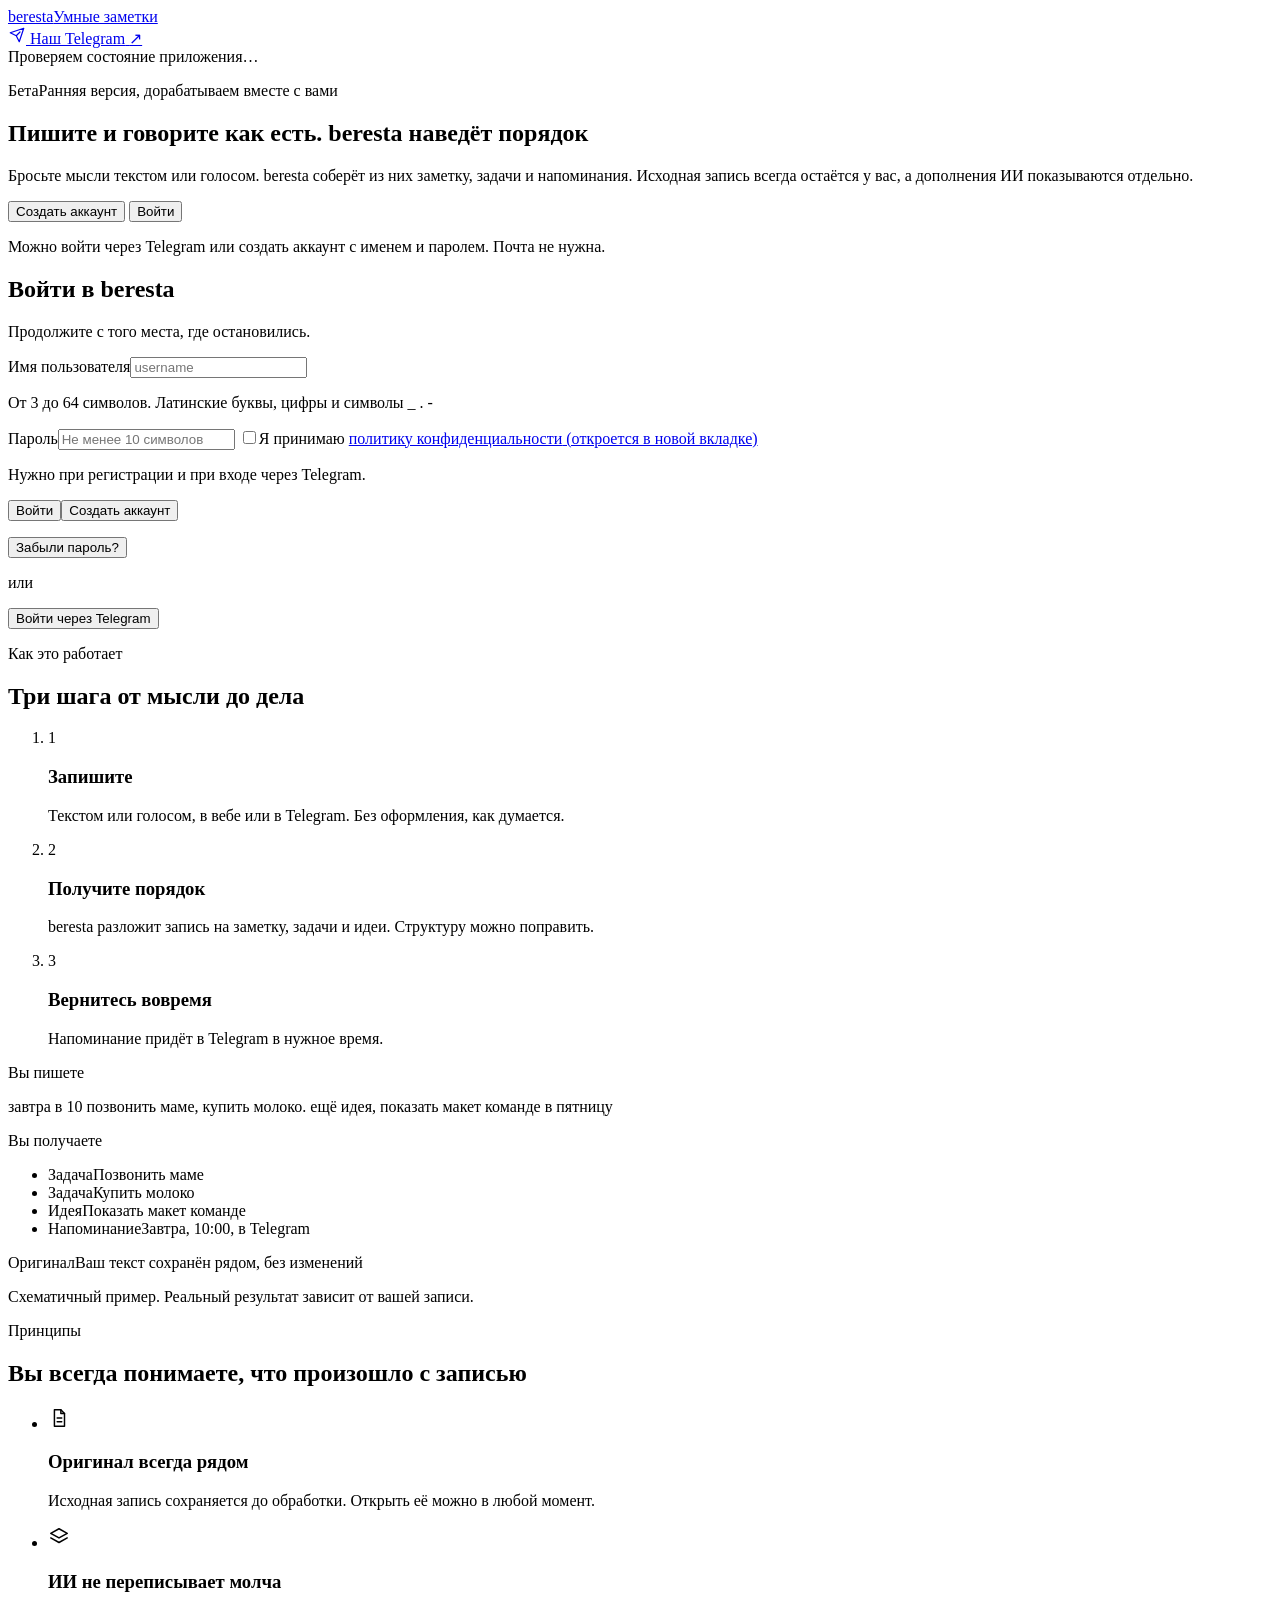
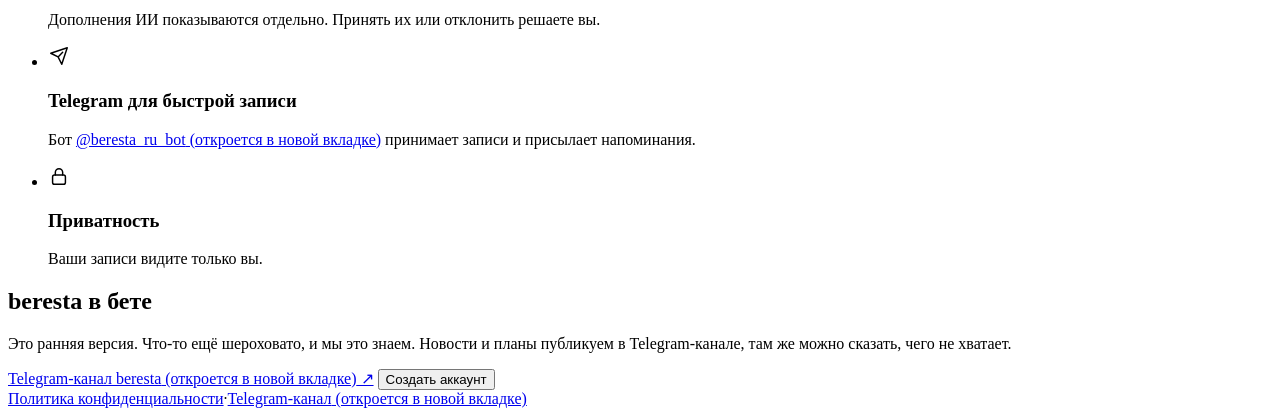
==== app/static/index.html @ 4acd3f79 "Add browser-bound email registration codes and verified email login" ====
<!doctype html>
<html lang="ru"><head>
  <meta charset="utf-8">
  <meta name="viewport" content="width=device-width, initial-scale=1">
  <title>beresta · Умные заметки</title>
  <link rel="stylesheet" href="/static/styles.css">
  <link rel="stylesheet" href="/static/auth.css">
  <link rel="stylesheet" href="/static/structure.css">
  <link rel="stylesheet" href="/static/audio.css">
  <link rel="stylesheet" href="/static/reminders.css">
  <script src="/static/reminders.js" defer=""></script>
  <script src="/static/app.js" defer=""></script>
  <script src="/static/telegram-link.js" defer=""></script>
  <script src="/static/email-auth.js" defer=""></script>
  <link rel="stylesheet" href="/static/email-auth.css">
  <link rel="stylesheet" href="/static/auth-extra.css"><script src="/static/auth-extra.js" defer=""></script>
<link rel="stylesheet" href="/static/workspace.css"><script src="/static/workspace.js" defer=""></script>
  <link rel="stylesheet" href="/static/landing.css"><link rel="stylesheet" href="/static/onboarding.css"><link rel="stylesheet" href="/static/polish.css"><link rel="stylesheet" href="/static/note.css"><link rel="stylesheet" href="/static/app-polish.css">
  <script src="/static/landing.js" defer=""></script><script src="/static/onboarding.js" defer=""></script>
  <link rel="stylesheet" href="/static/brain.css"><script src="/static/brain.js" defer=""></script><link rel="stylesheet" href="/static/focus.css"><script src="/static/focus.js" defer=""></script></head>
<body>
  <header>
    <a href="/" class="brand">beresta<span>Умные заметки</span></a>
    <div class="header-actions">
      <a class="telegram-channel-link" href="https://t.me/+kwnF-xaajiA3YmQy" target="_blank" rel="noopener noreferrer" aria-label="Наш Telegram, открыть канал в новой вкладке">
        <svg class="telegram-channel-icon" viewBox="0 0 24 24" width="18" height="18" aria-hidden="true" focusable="false"><path d="m21 3-6 18-4-8-8-4 18-6Zm-10 10 5-5" fill="none" stroke="currentColor" stroke-width="1.6" stroke-linecap="round" stroke-linejoin="round"/></svg>
        <span>Наш Telegram</span>
        <span aria-hidden="true">↗</span>
      </a>
      <div id="account" hidden><span id="username"></span><button id="logout" class="quiet">Выйти</button></div>
    </div>
  </header>
  <div id="mode" class="banner">Проверяем состояние приложения…</div>
  <div id="policy-banner" class="notice-bar" role="region" aria-label="Политика конфиденциальности" hidden><p>Мы обновили политику конфиденциальности. <a href="/privacy" target="_blank" rel="noopener noreferrer">Прочитать<span class="sr-only"> (откроется в новой вкладке)</span></a></p><button id="policy-accept" type="button">Принимаю</button></div>
  <div id="deletion-banner" class="notice-bar" role="region" aria-label="Запрос на удаление аккаунта" hidden><p>Вы попросили удалить аккаунт. Оператор удалит данные вручную, обычно в течение 30 дней.</p><button id="deletion-cancel" type="button" class="secondary">Отменить запрос</button></div>
  <p id="message" role="status" aria-live="polite"></p>
  <main>
    <section id="auth" class="landing" aria-labelledby="landing-title">
      <div class="landing-top">
        <div class="landing-hero">
          <p class="landing-badge"><span>Бета</span>Ранняя версия, дорабатываем вместе с вами</p>
          <h1 id="landing-title">Пишите и говорите как есть. beresta наведёт порядок</h1>
          <p class="landing-lead">Бросьте мысли текстом или голосом. beresta соберёт из них заметку, задачи и напоминания. Исходная запись всегда остаётся у вас, а дополнения ИИ показываются отдельно.</p>
          <div class="landing-cta">
            <button type="button" id="landing-register" class="cta-primary">Создать аккаунт</button>
            <button type="button" id="landing-login" class="cta-quiet">Войти</button>
          </div>
          <p class="landing-note">Можно войти через Telegram или создать аккаунт с именем и паролем. Почта не нужна.</p>
        </div>
        <div class="auth-card" id="auth-card">
          <h2 id="auth-title">Войти в beresta</h2>
          <p id="auth-lead" class="auth-lead">Продолжите с того места, где остановились.</p>
          <form id="auth-form" novalidate="">
            <label for="login">Имя пользователя</label><input id="login" name="username" autocomplete="username" required="" minlength="3" maxlength="64" pattern="[A-Za-z0-9_.\-]+" placeholder="username" aria-describedby="username-hint">
            <p id="username-hint" class="field-hint">От 3 до 64 символов. Латинские буквы, цифры и символы _ . -</p>
            <label for="password">Пароль</label><input id="password" name="password" type="password" autocomplete="current-password" required="" minlength="10" maxlength="128" placeholder="Не менее 10 символов">
            <label class="consent" for="accept-policy"><input id="accept-policy" type="checkbox" data-policy-version="2026-10-10"><span>Я принимаю <a href="/privacy" target="_blank" rel="noopener noreferrer">политику конфиденциальности<span class="sr-only"> (откроется в новой вкладке)</span></a></span></label>
            <p id="consent-hint" class="field-hint">Нужно при регистрации и при входе через Telegram.</p>
            <div class="actions"><button type="submit" value="login">Войти</button><button type="submit" value="register" class="secondary">Создать аккаунт</button></div>
            <p class="auth-extra"><button type="button" id="forgot-password" class="text-link">Забыли пароль?</button><button type="button" id="email-login" class="text-link" hidden>Войти по почте</button></p>
            <div class="auth-alt">
              <p class="auth-or" aria-hidden="true"><span>или</span></p>
              <button type="button" id="tg-login" class="telegram-login">Войти через Telegram</button>
              <div id="tg-login-box" class="tg-login-box" hidden>
                <a id="tg-login-link" class="button-link" href="https://t.me/" target="_blank" rel="noopener noreferrer">Открыть Telegram<span class="sr-only"> (откроется в новой вкладке)</span></a>
                <p id="tg-login-hint" class="field-hint">Нажмите «Запустить» в боте. Вход завершится здесь сам.</p>
                <p id="tg-login-status" class="field-hint" role="status" aria-live="polite"></p>
                <button type="button" id="tg-login-cancel" class="quiet">Отмена</button>
              </div>
            </div>
            <p id="auth-info" class="auth-info" role="status" aria-live="polite" hidden=""></p>
            <p id="auth-message" role="alert" aria-live="assertive" hidden=""></p>
          </form>
        </div>
      </div>
      <section class="landing-section" aria-labelledby="how-title">
        <p class="landing-kicker">Как это работает</p>
        <h2 id="how-title">Три шага от мысли до дела</h2>
        <ol class="steps">
          <li><span class="step-number" aria-hidden="true">1</span><h3>Запишите</h3><p>Текстом или голосом, в вебе или в Telegram. Без оформления, как думается.</p></li>
          <li><span class="step-number" aria-hidden="true">2</span><h3>Получите порядок</h3><p>beresta разложит запись на заметку, задачи и идеи. Структуру можно поправить.</p></li>
          <li><span class="step-number" aria-hidden="true">3</span><h3>Вернитесь вовремя</h3><p>Напоминание придёт в Telegram в нужное время.</p></li>
        </ol>
        <div class="sample" role="group" aria-label="Пример: что вы пишете и что получаете">
          <div class="sample-in">
            <p class="sample-label">Вы пишете</p>
            <p class="sample-text">завтра в 10 позвонить маме, купить молоко. ещё идея, показать макет команде в пятницу</p>
          </div>
          <span class="sample-arrow" aria-hidden="true"></span>
          <div class="sample-out">
            <p class="sample-label">Вы получаете</p>
            <ul class="sample-list">
              <li><span class="sample-tag">Задача</span>Позвонить маме</li>
              <li><span class="sample-tag">Задача</span>Купить молоко</li>
              <li><span class="sample-tag">Идея</span>Показать макет команде</li>
              <li><span class="sample-tag sample-tag-time">Напоминание</span>Завтра, 10:00, в Telegram</li>
            </ul>
            <p class="sample-foot"><span class="sample-badge">Оригинал</span>Ваш текст сохранён рядом, без изменений</p>
          </div>
        </div>
        <p class="sample-caption">Схематичный пример. Реальный результат зависит от вашей записи.</p>
      </section>
      <section class="landing-section" aria-labelledby="values-title">
        <p class="landing-kicker">Принципы</p>
        <h2 id="values-title">Вы всегда понимаете, что произошло с записью</h2>
        <ul class="values">
          <li><span class="value-icon"><svg viewBox="0 0 24 24" width="22" height="22" aria-hidden="true" focusable="false" fill="none" stroke="currentColor" stroke-width="1.6" stroke-linecap="round" stroke-linejoin="round"><path d="M7 3h7l4 4v14H7z"/><path d="M14 3v4h4M10 12h5M10 16h5"/></svg></span><h3>Оригинал всегда рядом</h3><p>Исходная запись сохраняется до обработки. Открыть её можно в любой момент.</p></li>
          <li><span class="value-icon"><svg viewBox="0 0 24 24" width="22" height="22" aria-hidden="true" focusable="false" fill="none" stroke="currentColor" stroke-width="1.6" stroke-linecap="round" stroke-linejoin="round"><path d="m12 3 9 5-9 5-9-5z"/><path d="m3 13 9 5 9-5"/></svg></span><h3>ИИ не переписывает молча</h3><p>Дополнения ИИ показываются отдельно. Принять их или отклонить решаете вы.</p></li>
          <li><span class="value-icon"><svg viewBox="0 0 24 24" width="22" height="22" aria-hidden="true" focusable="false" fill="none" stroke="currentColor" stroke-width="1.6" stroke-linecap="round" stroke-linejoin="round"><path d="m21 3-6 18-4-8-8-4 18-6Zm-10 10 5-5"/></svg></span><h3>Telegram для быстрой записи</h3><p>Бот <a href="https://t.me/beresta_ru_bot" target="_blank" rel="noopener noreferrer">@beresta_ru_bot<span class="sr-only"> (откроется в новой вкладке)</span></a> принимает записи и присылает напоминания.</p></li>
          <li><span class="value-icon"><svg viewBox="0 0 24 24" width="22" height="22" aria-hidden="true" focusable="false" fill="none" stroke="currentColor" stroke-width="1.6" stroke-linecap="round" stroke-linejoin="round"><rect x="5" y="11" width="14" height="10" rx="2"/><path d="M8 11V8a4 4 0 0 1 8 0v3"/></svg></span><h3>Приватность</h3><p>Ваши записи видите только вы.</p></li>
        </ul>
      </section>
      <section class="landing-section landing-beta" aria-labelledby="beta-title">
        <h2 id="beta-title">beresta в бете</h2>
        <p>Это ранняя версия. Что-то ещё шероховато, и мы это знаем. Новости и планы публикуем в Telegram-канале, там же можно сказать, чего не хватает.</p>
        <div class="landing-cta">
          <a class="cta-channel" href="https://t.me/+kwnF-xaajiA3YmQy" target="_blank" rel="noopener noreferrer">Telegram-канал beresta<span class="sr-only"> (откроется в новой вкладке)</span><span aria-hidden="true"> ↗</span></a>
          <button type="button" id="landing-register-bottom" class="cta-primary">Создать аккаунт</button>
        </div>
      </section>
      <footer class="landing-footer" id="landing-footer"><a href="/privacy">Политика конфиденциальности</a><span aria-hidden="true">·</span><a href="https://t.me/+kwnF-xaajiA3YmQy" target="_blank" rel="noopener noreferrer">Telegram-канал<span class="sr-only"> (откроется в новой вкладке)</span></a></footer>
    </section>
    <div id="workspace" class="workspace" hidden=""><button id="mobile-library-toggle" type="button" aria-expanded="false" aria-controls="library-column">Все заметки</button><aside class="workspace-nav"><button id="new-note" class="secondary">+ Новая запись</button><div class="nav-views" role="group" aria-label="Разделы"><button type="button" id="nav-overview" class="category-button" data-brain-view="overview" aria-pressed="false">Обзор</button><button type="button" id="nav-assistant" class="category-button" data-brain-view="assistant" aria-pressed="false">Помощник</button></div><h2 id="category-nav-title">Категории</h2><div class="nav-row"><div id="category-navigation" class="category-navigation" role="group" aria-labelledby="category-nav-title"></div><button type="button" id="nav-more" class="nav-more" aria-haspopup="true" aria-expanded="false" aria-controls="nav-menu" aria-label="Ещё" title="Ещё"><svg viewBox="0 0 24 24" width="18" height="18" aria-hidden="true" focusable="false"><path d="M5 12h.01M12 12h.01M19 12h.01" fill="none" stroke="currentColor" stroke-width="3" stroke-linecap="round"/></svg></button><div id="nav-menu" class="nav-menu"><button type="button" class="nav-action" id="manage-categories">Управлять категориями</button><div class="nav-bottom"><button type="button" id="open-telegram" class="nav-action">Подключить Telegram</button><button type="button" id="open-feedback" class="nav-action">Сообщить об ошибке</button><a id="open-privacy" class="nav-action" href="/privacy" target="_blank" rel="noopener noreferrer">Политика конфиденциальности</a><button type="button" id="open-delete" class="nav-action">Удалить аккаунт</button></div></div></div></aside><section class="library-column" id="library-column"><div class="library-heading"><h2 id="library-title">Все заметки</h2></div><form id="search-form" role="search"><label for="search-query" class="sr-only">Поиск по заметкам</label><div class="search-field"><svg class="search-icon" viewBox="0 0 24 24" width="16" height="16" aria-hidden="true" focusable="false"><path d="M10.5 18a7.5 7.5 0 1 1 0-15 7.5 7.5 0 0 1 0 15Zm5.5-2 5 5" fill="none" stroke="currentColor" stroke-width="1.8" stroke-linecap="round" stroke-linejoin="round"/></svg><input id="search-query" type="search" maxlength="200" placeholder="Поиск по заметкам" autocomplete="off"><button id="clear-search" type="button" class="search-clear" aria-label="Очистить поиск" title="Очистить поиск" hidden>×</button></div><label for="category-filter" hidden="">Категория</label><select id="category-filter" hidden=""><option value="">Все категории</option><option value="none">Без категории</option></select><button type="submit" class="sr-only">Найти</button></form><div id="source-filter" class="source-filter" role="group" aria-label="Источник записи"><button type="button" data-source="" aria-pressed="true">Все</button><button type="button" data-source="telegram" aria-pressed="false">Telegram</button><button type="button" data-source="voice" aria-pressed="false">Голос</button><button type="button" data-source="text" aria-pressed="false">Текст</button></div><nav id="notes" aria-label="Заметки"></nav><button id="more-notes" class="quiet" hidden="">Показать ещё</button></section><div class="editor-column">
        <section id="capture-card" class="card">
          <div class="note-top"><h1>Новая запись</h1><div id="capture-tools" class="tools" role="group" aria-label="Дополнительно"><div class="tool" data-tool="voice"><button type="button" class="tool-btn quiet" id="tool-voice" data-tool-btn="voice" aria-label="Голос" data-tip="Голос" aria-haspopup="dialog" aria-expanded="false" aria-controls="pop-voice"><svg viewBox="0 0 24 24" width="20" height="20" aria-hidden="true" focusable="false"><path d="M12 3a3 3 0 0 0-3 3v5a3 3 0 0 0 6 0V6a3 3 0 0 0-3-3ZM6 11a6 6 0 0 0 12 0M12 17v4" fill="none" stroke="currentColor" stroke-width="1.7" stroke-linecap="round" stroke-linejoin="round"/></svg></button><div class="tool-pop" id="pop-voice" role="dialog" aria-label="Голос" tabindex="-1" hidden><div class="pop-head"><span class="pop-title">Голос</span><button type="button" class="pop-close quiet" aria-label="Закрыть окно">×</button></div><div class="pop-body"><section id="capture-audio" class="capture-view"><p class="muted">Ogg/Opus, WebM/Opus или WAV/PCM. До 3 минут и 10 МиБ. Файл сохраняется до обработки.</p><form id="audio-form">
              <label for="audio-file">Аудиофайл</label><input id="audio-file" type="file" accept=".ogg,.oga,.webm,.wav,audio/ogg,audio/webm,audio/wav">
              <div class="actions"><button id="record-start" type="button" class="secondary">Записать голос</button><button id="record-stop" type="button" class="quiet" disabled="">Остановить</button></div>
              <p id="record-status" class="muted" aria-live="polite"></p>
              <p id="audio-selected" aria-live="polite">Файл не выбран.</p>
              <audio id="audio-preview" controls="" preload="none" hidden=""></audio>
              <div class="actions"><button id="audio-submit" type="submit" disabled="">Загрузить аудио</button><button id="audio-clear" type="button" class="quiet" disabled="">Убрать файл</button></div>
            </form></section></div></div></div><div class="tool" data-tool="import"><button type="button" class="tool-btn quiet" id="tool-import" data-tool-btn="import" aria-label="Импорт" data-tip="Импорт" aria-haspopup="dialog" aria-expanded="false" aria-controls="pop-import"><svg viewBox="0 0 24 24" width="20" height="20" aria-hidden="true" focusable="false"><path d="M12 16V4M7 9l5-5 5 5M4 16v4h16v-4" fill="none" stroke="currentColor" stroke-width="1.7" stroke-linecap="round" stroke-linejoin="round"/></svg></button><div class="tool-pop" id="pop-import" role="dialog" aria-label="Импорт" tabindex="-1" hidden><div class="pop-head"><span class="pop-title">Импорт</span><button type="button" class="pop-close quiet" aria-label="Закрыть окно">×</button></div><div class="pop-body"><section id="capture-import" class="capture-view"><p class="muted">Текст из файла .txt или .md попадёт в поле записи. Не больше 12000 знаков.</p><label for="import-file">Файл .txt или .md</label><input id="import-file" type="file" accept=".txt,.md,text/plain,text/markdown"><div class="actions"><button id="import-paste" type="button" class="secondary">Вставить из буфера</button></div><p id="import-status" class="muted" role="status" aria-live="polite"></p></section></div></div></div><div class="tool" data-tool="jobs"><button type="button" class="tool-btn quiet" id="tool-jobs" data-tool-btn="jobs" aria-label="История" data-tip="История" aria-haspopup="dialog" aria-expanded="false" aria-controls="pop-jobs"><svg viewBox="0 0 24 24" width="20" height="20" aria-hidden="true" focusable="false"><path d="M12 7v5l3 2M4 12a8 8 0 1 0 2.4-5.7M4 4v4h4" fill="none" stroke="currentColor" stroke-width="1.7" stroke-linecap="round" stroke-linejoin="round"/></svg></button><div class="tool-pop" id="pop-jobs" role="dialog" aria-label="История" tabindex="-1" hidden><div class="pop-head"><span class="pop-title">История</span><button type="button" class="pop-close quiet" aria-label="Закрыть окно">×</button></div><div class="pop-body"><section id="capture-jobs" class="capture-view"><div id="jobs"></div></section></div></div></div></div></div>
          <form id="capture-form" class="capture-view"><label for="thought" class="sr-only">Ваши мысли</label><textarea id="thought" rows="9" maxlength="12000" required="" placeholder="Идея, задача, план на завтра…"></textarea><div class="capture-options"><label class="switch" id="ai-switch-label" for="ai-switch"><input id="ai-switch" type="checkbox" role="switch" checked><span class="switch-track" aria-hidden="true"></span><span class="switch-text">Разобрать с ИИ</span></label><select id="processing-mode" hidden aria-hidden="true" tabindex="-1"><option value="ai">Структурировать с ИИ</option><option value="manual">Сохранить без ИИ</option></select><p id="ai-limit-counter" class="muted ai-limit-counter" hidden=""><span id="ai-limit-count"></span><span id="ai-limit-cost" class="ai-limit-cost"></span></p></div>
          <p id="ai-limit-note" class="muted ai-limit-note" hidden=""><span id="ai-limit-text" role="status"></span> <span id="ai-limit-wait"></span> <span id="ai-limit-tail"></span></p><div class="actions"><button id="capture-submit" type="submit">Сохранить</button><span class="key-hint" aria-hidden="true">Ctrl+Enter</span><button id="example" type="button" class="text-button">Попробовать пример</button></div></form>
          <p id="job-status" aria-live="polite"></p>
        </section>
        <section id="overview-card" class="card brain-view" hidden aria-labelledby="overview-title">
          <div class="br-head"><h1 id="overview-title">Обзор</h1>
            <div id="overview-period" class="br-seg" role="group" aria-label="Период"><button type="button" data-days="7" aria-pressed="false">7 дней</button><button type="button" data-days="30" aria-pressed="true">30 дней</button><button type="button" data-days="90" aria-pressed="false">90 дней</button></div>
          </div>
          <p id="overview-status" class="muted" role="status" aria-live="polite"></p>
          <div id="overview-body"></div>
        </section>
        <section id="assistant-card" class="card brain-view" hidden aria-labelledby="assistant-title">
          <h1 id="assistant-title">Помощник</h1>
          <p class="br-lead">Отвечает по вашим заметкам и ничего не выдумывает. Сами заметки он не меняет.</p>
          <section class="br-block" aria-labelledby="ask-title">
            <h2 id="ask-title">Спросить свои заметки</h2>
            <form id="ask-form">
              <label for="ask-question" class="sr-only">Ваш вопрос</label>
              <textarea id="ask-question" rows="3" maxlength="1000" placeholder="Например: что я обещал Марку на этой неделе?"></textarea>
              <div class="br-row">
                <label for="ask-period">Искать за</label>
                <select id="ask-period"><option value="7">неделю</option><option value="30">месяц</option><option value="90" selected>3 месяца</option><option value="365">год</option></select>
                <button id="ask-submit" type="submit">Спросить</button>
              </div>
              <p id="ask-cost" class="br-cost muted"></p>
            </form>
            <p id="ask-status" class="br-status" role="status" aria-live="polite"></p>
            <div id="ask-result" class="br-result"></div>
          </section>
          <section class="br-block" aria-labelledby="rec-title">
            <div class="br-block-head"><h2 id="rec-title">Рекомендации</h2>
              <label class="switch" id="rec-switch-label" for="rec-switch"><input id="rec-switch" type="checkbox" role="switch" checked><span class="switch-track" aria-hidden="true"></span><span class="switch-text">Рекомендации ИИ</span></label>
            </div>
            <p id="rec-disabled" class="br-off" hidden>Рекомендации выключены. Включите переключатель выше, и помощник предложит следующие шаги по вашим заметкам.</p>
            <div id="rec-on">
              <p class="muted br-hint">Смотрит заметки за 30 дней, открытые задачи и идеи. Предлагает до пяти шагов.</p>
              <div class="actions"><button id="rec-run" type="button">Получить рекомендации</button></div>
              <p id="rec-cost" class="br-cost muted"></p>
              <p id="rec-status" class="br-status" role="status" aria-live="polite"></p>
              <div id="rec-result" class="br-result"></div>
            </div>
          </section>
          <section class="br-block" aria-labelledby="digest-title">
            <h2 id="digest-title">Сводка за неделю</h2>
            <p class="muted br-hint">Главное из заметок за 7 дней, открытые задачи и темы.</p>
            <div class="actions"><button id="digest-run" type="button">Собрать сводку</button></div>
            <p id="digest-cost" class="br-cost muted"></p>
            <p id="digest-status" class="br-status" role="status" aria-live="polite"></p>
            <div id="digest-result" class="br-result"></div>
          </section>
          <section class="br-block" aria-labelledby="history-title">
            <h2 id="history-title">Недавние запросы</h2>
            <div id="assistant-history" class="br-history"></div>
          </section>
        </section>
        <section id="note-card" class="card note-doc" hidden="">
<div class="note-top"><p id="note-save-status" class="note-save-status" role="status" aria-live="polite"><span id="note-save-text"></span><button id="note-reload" type="button" class="quiet note-reload" hidden>Загрузить версию с сервера</button></p><div id="note-tools" class="tools" role="group" aria-label="Инструменты заметки"><div class="tool" data-tool="reminders"><button type="button" class="tool-btn quiet" id="tool-reminders" data-tool-btn="reminders" aria-label="Напоминания" data-tip="Напоминания" aria-haspopup="dialog" aria-expanded="false" aria-controls="pop-reminders"><svg viewBox="0 0 24 24" width="20" height="20" aria-hidden="true" focusable="false"><path d="M6 9a6 6 0 0 1 12 0c0 6 2 7 2 7H4s2-1 2-7ZM10 20a2 2 0 0 0 4 0" fill="none" stroke="currentColor" stroke-width="1.7" stroke-linecap="round" stroke-linejoin="round"/></svg><span class="tool-badge" id="badge-reminders" hidden></span><span class="tool-dot" id="dot-reminders" hidden></span></button><div class="tool-pop" id="pop-reminders" role="dialog" aria-label="Напоминания" tabindex="-1" hidden><div class="pop-head"><span class="pop-title">Напоминания</span><button type="button" class="pop-close quiet" aria-label="Закрыть окно">×</button></div><div class="pop-body"><section id="view-reminders" class="note-section"><section id="reminders-panel" aria-labelledby="reminders-heading">
            <div class="reminders-head"><h2 id="reminders-heading">Напоминания</h2><div class="reminders-tools"><button id="reminder-new" type="button" class="quiet reminder-small">+ Напоминание</button><button id="reminders-refresh" type="button" class="quiet icon-button" aria-label="Обновить статусы" title="Обновить статусы"><svg viewBox="0 0 24 24" width="15" height="15" aria-hidden="true" focusable="false"><path d="M20 12a8 8 0 1 1-2.4-5.7M20 4v5h-5" fill="none" stroke="currentColor" stroke-width="1.7" stroke-linecap="round" stroke-linejoin="round"/></svg></button></div></div>
            <p id="reminder-telegram" class="reminder-alert" aria-live="polite" hidden><span id="reminder-telegram-text"></span><button id="reminder-link" type="button" class="reminder-link" hidden="">Подключить Telegram</button></p>
            <fieldset id="reminder-controls">
              <p id="reminders-message" role="status" aria-live="polite"></p><div id="reminders-list"></div><button id="reminders-more" type="button" class="quiet" hidden="">Показать ещё напоминания</button>
              <form id="reminder-form" hidden="">
                <h3 id="reminder-form-title">Новое напоминание</h3>
                <fieldset id="reminder-fields">
                  <label for="reminder-text">О чём напомнить</label><textarea id="reminder-text" rows="2" maxlength="1000" required=""></textarea>
                  <div id="reminder-target-wrap"><label for="reminder-target">Напомнить о</label><select id="reminder-target"><option value="">Заметка целиком</option></select></div>
                  <p id="reminder-when-label" class="reminder-label">Когда</p>
                  <div id="reminder-chips" class="reminder-chips" role="group" aria-labelledby="reminder-when-label">
                    <button type="button" class="reminder-chip" data-pick="hour" aria-pressed="false">Через час</button>
                    <button type="button" class="reminder-chip" data-pick="today" aria-pressed="false">Сегодня в 19:00</button>
                    <button type="button" class="reminder-chip" data-pick="tomorrow" aria-pressed="false">Завтра в 9:00</button>
                    <button type="button" class="reminder-chip" data-pick="monday" aria-pressed="false">В понедельник в 9:00</button>
                    <button type="button" class="reminder-chip" data-pick="week" aria-pressed="false">Через неделю</button>
                    <button type="button" class="reminder-chip" data-pick="custom" aria-pressed="false">Другое время</button>
                  </div>
                  <div id="reminder-custom" class="reminder-custom" hidden="">
                    <div><label for="reminder-date">Дата</label><input id="reminder-date" type="date"></div>
                    <div><label for="reminder-time">Время</label><input id="reminder-time" type="time" step="300"></div>
                  </div>
                  <input id="reminder-local" type="hidden">
                  <p class="reminder-zone-line muted">Часовой пояс: <span id="reminder-zone-name"></span> · <button id="reminder-zone-change" type="button" class="reminder-link" aria-expanded="false" aria-controls="reminder-zone-edit">Изменить</button></p>
                  <div id="reminder-zone-edit" hidden="">
                    <label for="reminder-zone">Часовой пояс</label><input id="reminder-zone" list="reminder-zones" maxlength="64" required="" placeholder="Europe/Moscow"><datalist id="reminder-zones"><option value="Europe/Moscow"></option><option value="Europe/Berlin"></option><option value="Asia/Yekaterinburg"></option><option value="Asia/Novosibirsk"></option><option value="Asia/Vladivostok"></option><option value="UTC"></option></datalist>
                    <p class="muted">Время относится к этому поясу, даже если вы сейчас в другом.</p>
                  </div>
                  <button id="reminder-check-time" type="button" class="secondary" hidden="">Проверить время</button>
                  <div id="reminder-time-choices" hidden=""><label for="reminder-time-choice">Это время наступит дважды из-за перевода часов. Какое выбрать?</label><select id="reminder-time-choice"></select></div>
                </fieldset>
                <p id="reminder-preview" aria-live="polite"></p>
                <div class="actions"><button id="reminder-confirm" type="submit" disabled="">Напомнить</button><button id="reminder-discard" type="button" class="quiet">Отмена</button></div>
                <div id="reminder-conflict" hidden=""><p>Напоминание уже изменилось. Ваши поля сохранены. Сравните их с текущим вариантом.</p><button id="reminder-compare" type="button" class="quiet">Показать текущий вариант</button><pre id="reminder-remote" hidden=""></pre><button id="reminder-use-version" type="button" class="secondary" hidden="">Продолжить с этой версии</button></div>
              </form>
            </fieldset>
          </section></section></div></div></div><div class="tool" data-tool="tasks"><button type="button" class="tool-btn quiet" id="tool-tasks" data-tool-btn="tasks" aria-label="Задачи и идеи" data-tip="Задачи и идеи" aria-haspopup="dialog" aria-expanded="false" aria-controls="pop-tasks"><svg viewBox="0 0 24 24" width="20" height="20" aria-hidden="true" focusable="false"><path d="M9 6h11M9 12h11M9 18h11M3.5 6l1.5 1.5L7.5 5M3.5 12l1.5 1.5L7.5 11M3.5 18l1.5 1.5 2.5-2.5" fill="none" stroke="currentColor" stroke-width="1.7" stroke-linecap="round" stroke-linejoin="round"/></svg><span class="tool-badge" id="badge-tasks" hidden></span></button><div class="tool-pop" id="pop-tasks" role="dialog" aria-label="Задачи и идеи" tabindex="-1" hidden><div class="pop-head"><span class="pop-title">Задачи и идеи</span><button type="button" class="pop-close quiet" aria-label="Закрыть окно">×</button></div><div class="pop-body"><section id="view-tasks" class="note-section"><div class="section-head"><h2>Задачи и идеи</h2><span id="items-count" class="items-count muted" aria-live="polite"></span></div><div id="items" class="items-list"></div><form id="item-form" class="item-add"><div class="kind-toggle" id="item-kind-toggle" role="group" aria-label="Тип нового элемента"><button type="button" data-kind="task" aria-pressed="true">Задача</button><button type="button" data-kind="idea" aria-pressed="false">Идея</button></div><label for="item-kind" class="sr-only">Тип нового элемента</label><select id="item-kind" hidden aria-hidden="true" tabindex="-1"><option value="task">Задача</option><option value="idea">Идея</option><option value="note">Заметка</option><option value="goal">Цель</option><option value="plan">План</option></select><label for="item-text" class="sr-only">Текст</label><input id="item-text" type="text" placeholder="+ Добавить задачу" maxlength="1500" required="" autocomplete="off" enterkeyhint="done"><button type="submit" class="sr-only">Добавить</button></form></section></div></div></div><div class="tool" data-tool="related" hidden><button type="button" class="tool-btn quiet" id="tool-related" data-tool-btn="related" aria-label="Связанные заметки" data-tip="Связанные заметки" aria-haspopup="dialog" aria-expanded="false" aria-controls="pop-related"><svg viewBox="0 0 24 24" width="20" height="20" aria-hidden="true" focusable="false"><path d="M10 14a4 4 0 0 0 5.7 0l3-3a4 4 0 0 0-5.7-5.7l-1 1M14 10a4 4 0 0 0-5.7 0l-3 3a4 4 0 0 0 5.7 5.7l1-1" fill="none" stroke="currentColor" stroke-width="1.7" stroke-linecap="round" stroke-linejoin="round"/></svg><span class="tool-badge" id="badge-related" hidden></span></button><div class="tool-pop" id="pop-related" role="dialog" aria-label="Связанные заметки" tabindex="-1" hidden><div class="pop-head"><span class="pop-title">Связанные заметки</span><button type="button" class="pop-close quiet" aria-label="Закрыть окно">×</button></div><div class="pop-body"><section id="view-related" class="note-section" aria-labelledby="related-heading" hidden><h2 id="related-heading">Связанные заметки</h2><ul id="related-list" class="br-related"></ul></section></div></div></div><div class="tool" data-tool="props"><button type="button" class="tool-btn quiet" id="tool-props" data-tool-btn="props" aria-label="Свойства" data-tip="Свойства" aria-haspopup="dialog" aria-expanded="false" aria-controls="pop-props"><svg viewBox="0 0 24 24" width="20" height="20" aria-hidden="true" focusable="false"><path d="M3 12V4h8l10 10-8 8L3 12ZM7.5 8.5h.01" fill="none" stroke="currentColor" stroke-width="1.7" stroke-linecap="round" stroke-linejoin="round"/></svg></button><div class="tool-pop" id="pop-props" role="dialog" aria-label="Свойства" tabindex="-1" hidden><div class="pop-head"><span class="pop-title">Свойства</span><button type="button" class="pop-close quiet" aria-label="Закрыть окно">×</button></div><div class="pop-body"><section id="view-props" class="note-panel"><div id="note-meta" class="props"><div class="prop"><span class="prop-label">Категория</span><span class="note-category"><label for="note-category" class="sr-only">Категория записи</label><select id="note-category"><option value="">Без категории</option></select></span></div><div class="prop"><span class="prop-label">Источник</span><span id="note-tags" class="note-tags"></span></div><div class="prop"><span class="prop-label">Обработка</span><span id="note-mode" class="note-mode"></span></div><div class="prop"><span class="prop-label">Изменена</span><span id="note-date" class="note-date"></span></div><div class="prop prop-confirm"><span class="structure-check"><button id="confirm-structure" type="button" class="quiet" title="Проверьте текст, задачи и категорию."><svg viewBox="0 0 24 24" width="13" height="13" aria-hidden="true" focusable="false"><path d="m5 12 4 4 10-10" fill="none" stroke="currentColor" stroke-width="1.7" stroke-linecap="round" stroke-linejoin="round"/></svg><span>Структура верна</span></button><span id="structure-status" class="sr-only"></span></span></div></div></section></div></div></div><div class="tool" data-tool="original"><button type="button" class="tool-btn quiet" id="tool-original" data-tool-btn="original" aria-label="Исходник" data-tip="Исходник" aria-haspopup="dialog" aria-expanded="false" aria-controls="pop-original"><svg viewBox="0 0 24 24" width="20" height="20" aria-hidden="true" focusable="false"><path d="M7 3h7l5 5v13H7V3Zm7 0v5h5M10 13h6M10 17h6" fill="none" stroke="currentColor" stroke-width="1.7" stroke-linecap="round" stroke-linejoin="round"/></svg></button><div class="tool-pop" id="pop-original" role="dialog" aria-label="Исходник" tabindex="-1" hidden><div class="pop-head"><span class="pop-title">Исходник</span><button type="button" class="pop-close quiet" aria-label="Закрыть окно">×</button></div><div class="pop-body"><section id="view-original" class="note-panel"><p id="original-audio-hint" class="muted" hidden="">Аудио и расшифровка ниже.</p><details id="original-details"><summary>Исходная запись</summary><pre id="original"></pre></details></section><div id="source-slot"></div></div></div></div><div class="tool" data-tool="insights"><button type="button" class="tool-btn quiet" id="tool-insights" data-tool-btn="insights" aria-label="Дополнения ИИ" data-tip="Дополнения ИИ" aria-haspopup="dialog" aria-expanded="false" aria-controls="pop-insights"><svg viewBox="0 0 24 24" width="20" height="20" aria-hidden="true" focusable="false"><path d="m12 3 1.8 4.7L18.5 9.5l-4.7 1.8L12 16l-1.8-4.7L5.5 9.5l4.7-1.8L12 3Zm6 11 .8 2.2 2.2.8-2.2.8L18 20l-.8-2.2-2.2-.8 2.2-.8L18 14Z" fill="none" stroke="currentColor" stroke-width="1.7" stroke-linecap="round" stroke-linejoin="round"/></svg><span class="tool-badge" id="badge-insights" hidden></span></button><div class="tool-pop" id="pop-insights" role="dialog" aria-label="Дополнения ИИ" tabindex="-1" hidden><div class="pop-head"><span class="pop-title">Дополнения ИИ</span><button type="button" class="pop-close quiet" aria-label="Закрыть окно">×</button></div><div class="pop-body"><section id="view-insights" class="note-panel"><h2>Выводы</h2><p class="muted">Проверьте их перед тем, как принять.</p><div id="conclusions"></div></section></div></div></div><div class="tool" data-tool="history"><button type="button" class="tool-btn quiet" id="tool-history" data-tool-btn="history" aria-label="Версии" data-tip="Версии" aria-haspopup="dialog" aria-expanded="false" aria-controls="pop-history"><svg viewBox="0 0 24 24" width="20" height="20" aria-hidden="true" focusable="false"><path d="M12 7v5l3 2M4 12a8 8 0 1 0 2.4-5.7M4 4v4h4" fill="none" stroke="currentColor" stroke-width="1.7" stroke-linecap="round" stroke-linejoin="round"/></svg></button><div class="tool-pop" id="pop-history" role="dialog" aria-label="Версии" tabindex="-1" hidden><div class="pop-head"><span class="pop-title">Версии</span><button type="button" class="pop-close quiet" aria-label="Закрыть окно">×</button></div><div class="pop-body"><section id="view-history" class="note-panel"><button id="load-history" class="quiet">Показать версии</button><div id="history"></div></section></div></div></div></div></div>
<form id="edit-form" class="note-form">
<div class="note-heading"><h1 id="note-heading-title" class="sr-only"></h1><label for="title" class="sr-only">Заголовок заметки</label><textarea id="title" class="note-title" rows="1" maxlength="200" required="" placeholder="Без названия" autocomplete="off" spellcheck="false"></textarea><div id="title-display" class="note-title-display" aria-hidden="true"></div></div>
<div class="note-body">
<div id="preview" class="note-preview" hidden></div>
<label for="markdown" class="sr-only">Текст заметки</label><textarea id="markdown" rows="6" maxlength="24000" placeholder="Пишите…" spellcheck="true"></textarea>
</div>
</form>
</section>
        <section id="source-card" class="card" hidden="">
          <h2>Оригинал</h2>
          <div id="source-audio" hidden=""><audio id="audio-player" controls="" preload="none"></audio><p id="audio-info" class="muted"></p><a id="audio-download" download="">Скачать оригинал</a></div>
          <pre id="source-original" hidden=""></pre>
          <div id="transcript-editor" hidden="">
            <p id="transcript-label" class="muted"></p>
            <p class="muted">Проверьте текст и сохраните правки. Чтобы обработать его, создайте новую заметку из расшифровки. Оригинальное аудио и готовая заметка сохранятся.</p>
            <form id="transcript-form"><label for="transcript-text">Расшифровка</label><textarea id="transcript-text" rows="7" maxlength="12000" required=""></textarea><div class="actions"><button id="transcript-save" type="submit">Сохранить расшифровку</button><button id="transcript-create-note" type="button" class="secondary">Создать заметку из расшифровки</button></div><p id="transcript-message" role="status" aria-live="polite"></p></form>
            <div id="transcript-conflict" hidden=""><p>В другой вкладке сохранена новая версия. Сравните её с вашим текстом.</p><button id="transcript-compare" type="button" class="quiet">Показать текущую версию</button><pre id="transcript-remote" hidden=""></pre><button id="transcript-use-version" type="button" class="secondary" hidden="">Продолжить правку с этой версии</button></div>
            <details><summary>История расшифровки</summary><button id="transcript-history-load" type="button" class="quiet">Показать версии</button><div id="transcript-history"></div></details>
          </div>
          <button id="source-refresh" type="button" class="quiet">Обновить запись</button>
        </section>
      </div></div>
  </main>
  <dialog id="email-auth-dialog" class="auth-dialog" aria-labelledby="email-auth-title">
    <h2 id="email-auth-title">Регистрация по почте</h2>
    <form id="email-auth-form">
      <label for="email-auth-address">Почта</label><input id="email-auth-address" type="email" maxlength="254" autocomplete="email" required>
      <label for="email-auth-password">Пароль</label><input id="email-auth-password" type="password" minlength="10" maxlength="128" autocomplete="new-password" required>
      <label id="email-auth-consent-label" class="consent" for="email-auth-consent"><input id="email-auth-consent" type="checkbox"><span>Я принимаю <a href="/privacy" target="_blank" rel="noopener noreferrer">политику конфиденциальности</a></span></label>
      <button id="email-auth-send" type="submit">Получить код</button>
      <button id="email-auth-recover" type="button" class="quiet" hidden>Восстановить пароль по почте</button>
    </form>
    <form id="email-auth-code-form" hidden>
      <p>Если адрес доступен для регистрации, на него отправлен код. Он действует 10 минут. Если аккаунт уже есть, войдите или восстановите пароль.</p>
      <label for="email-auth-code">Код из письма</label><input id="email-auth-code" type="text" inputmode="numeric" pattern="[0-9]{6}" minlength="6" maxlength="6" autocomplete="one-time-code" required>
      <button id="email-auth-confirm" type="submit">Подтвердить и войти</button>
      <button id="email-auth-retry" type="button" class="quiet">Запросить новый код</button>
    </form>
    <p id="email-auth-message" role="status" aria-live="polite"></p>
    <button id="email-auth-close" type="button" class="quiet">Закрыть</button>
  </dialog>
  <div id="pop-scrim" class="pop-scrim" hidden></div>


<dialog id="reset-dialog" class="utility-dialog" aria-labelledby="reset-dialog-title"><div class="dialog-heading"><h2 id="reset-dialog-title">Новый пароль</h2><button type="button" data-close-dialog="" aria-label="Закрыть">×</button></div><p>Придумайте новый пароль. После сохранения войдите с ним. Остальные входы в аккаунт будут завершены.</p><form id="reset-form" novalidate=""><label for="reset-password">Новый пароль</label><input id="reset-password" type="password" autocomplete="new-password" minlength="10" maxlength="128" required="" placeholder="Не менее 10 символов"><label for="reset-password2">Ещё раз</label><input id="reset-password2" type="password" autocomplete="new-password" minlength="10" maxlength="128" required=""><div class="actions"><button id="reset-submit" type="submit">Сохранить пароль</button></div><p id="reset-status" role="status" aria-live="polite"></p></form></dialog><dialog id="delete-dialog" class="utility-dialog" aria-labelledby="delete-dialog-title"><div class="dialog-heading"><h2 id="delete-dialog-title">Удалить аккаунт</h2><button type="button" data-close-dialog="" aria-label="Закрыть">×</button></div><p>Мы отметим аккаунт к удалению и выйдем из него. Оператор удалит заметки, оригиналы, аудио и привязку Telegram вручную, обычно в течение 30 дней. Вернуть данные после удаления нельзя.</p><form id="delete-form" novalidate=""><label for="delete-password">Подтвердите паролем</label><input id="delete-password" type="password" autocomplete="current-password" maxlength="128"><div class="actions"><button id="delete-submit" type="submit" class="danger">Удалить аккаунт</button></div></form><div class="delete-telegram"><p class="muted">Если пароля нет или вы входили через Telegram, подтвердите удаление в боте.</p><button id="delete-telegram-start" type="button" class="secondary">Подтвердить через Telegram</button><div id="delete-telegram-box" hidden=""><a id="delete-telegram-link" class="button-link" href="https://t.me/" target="_blank" rel="noopener noreferrer">Открыть Telegram<span class="sr-only"> (откроется в новой вкладке)</span></a></div></div><p id="delete-status" role="status" aria-live="polite"></p></dialog><dialog id="category-dialog" class="utility-dialog" aria-labelledby="category-dialog-title"><div class="dialog-heading"><h2 id="category-dialog-title">Категории</h2><button type="button" data-close-dialog="" aria-label="Закрыть">×</button></div><form id="category-form"><label for="category-name">Новая категория</label><input id="category-name" maxlength="100" required=""><button type="submit" class="secondary">Добавить</button></form><div id="categories"></div></dialog><dialog id="telegram-dialog" class="utility-dialog" aria-labelledby="telegram-dialog-title"><div class="dialog-heading"><h2 id="telegram-dialog-title">Подключение Telegram</h2><button type="button" data-close-dialog="" aria-label="Закрыть">×</button></div><details id="telegram-settings" open=""><summary>Связать Telegram</summary><p>Создайте код и отправьте вашему боту команду /start с этим кодом. Затем вернитесь сюда и подтвердите свой Telegram ID.</p><button id="link-code" type="button" class="secondary">Создать код на 10 минут</button><p id="telegram-code"></p><button id="refresh-links" type="button" class="quiet">Проверить запрос</button><div id="telegram-links"></div></details></dialog><dialog id="feedback-dialog" class="utility-dialog" aria-labelledby="feedback-dialog-title"><div class="dialog-heading"><h2 id="feedback-dialog-title">Обратная связь</h2><button type="button" data-close-dialog="" aria-label="Закрыть">×</button></div><p>Расскажите, что случилось или чего вам не хватает.</p><form id="feedback-form"><label for="feedback-kind">Тип обращения</label><select id="feedback-kind"><option value="bug">Ошибка</option><option value="idea">Предложение</option><option value="question">Вопрос</option><option value="other">Другое</option></select><label for="feedback-subject">Коротко о главном</label><input id="feedback-subject" maxlength="160" required="" placeholder="Например, не получается сохранить заметку"><label for="feedback-description">Описание</label><textarea id="feedback-description" rows="4" maxlength="5000" required="" placeholder="Что произошло? Чем мы можем помочь?"></textarea><div id="feedback-bug-fields"><label for="feedback-steps">Как повторить ошибку · необязательно</label><textarea id="feedback-steps" rows="3" maxlength="3000" placeholder="1. Открыл заметку…"></textarea><label for="feedback-expected">Что ожидали увидеть · необязательно</label><textarea id="feedback-expected" rows="2" maxlength="2000"></textarea></div><label for="feedback-contact">Контакт для ответа · необязательно</label><input id="feedback-contact" maxlength="200" placeholder="Email или @username в Telegram"><p class="muted">Обращение увидит только команда. Не отправляйте пароли, ключи и личное содержимое заметок. Мы не прикладываем записи автоматически.</p><p id="feedback-status" role="status"></p><div class="actions"><button id="feedback-submit" type="submit">Отправить обращение</button><button type="button" data-close-dialog="" class="quiet">Закрыть</button></div></form></dialog></body></html>
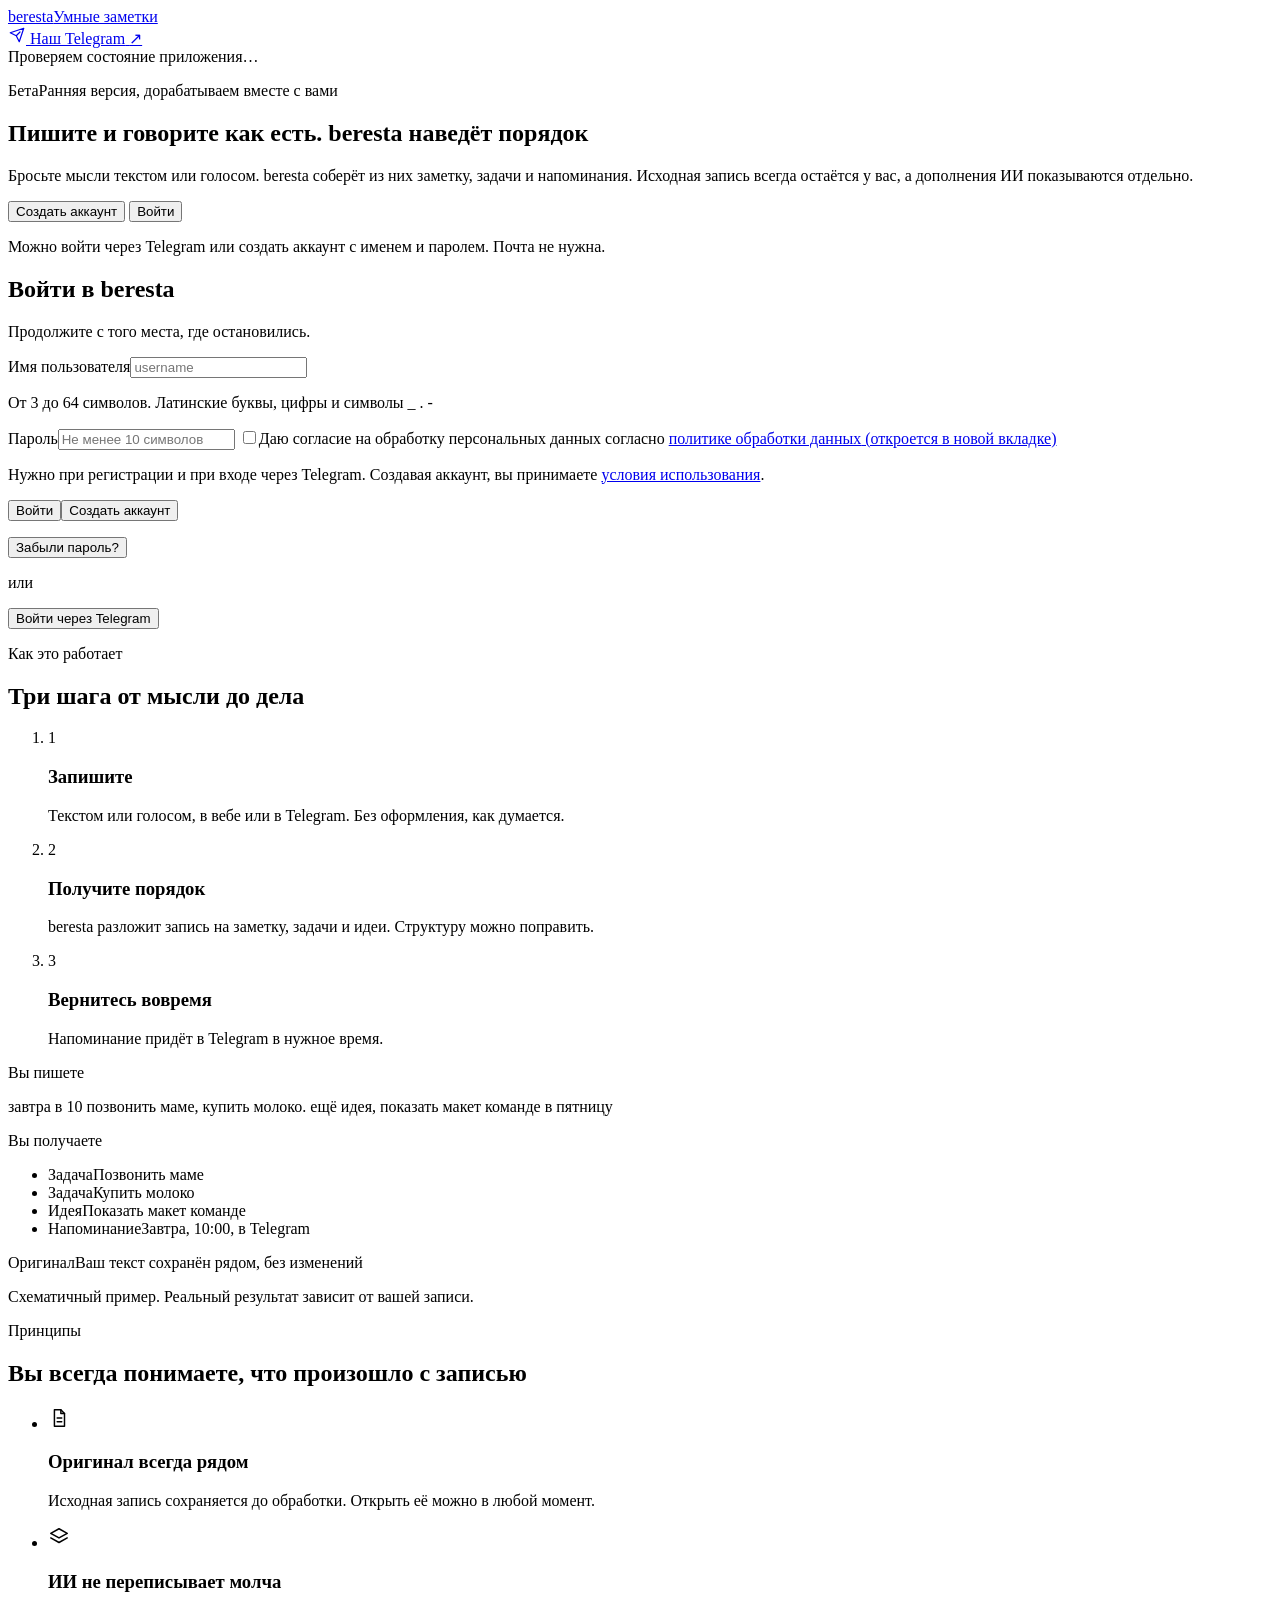
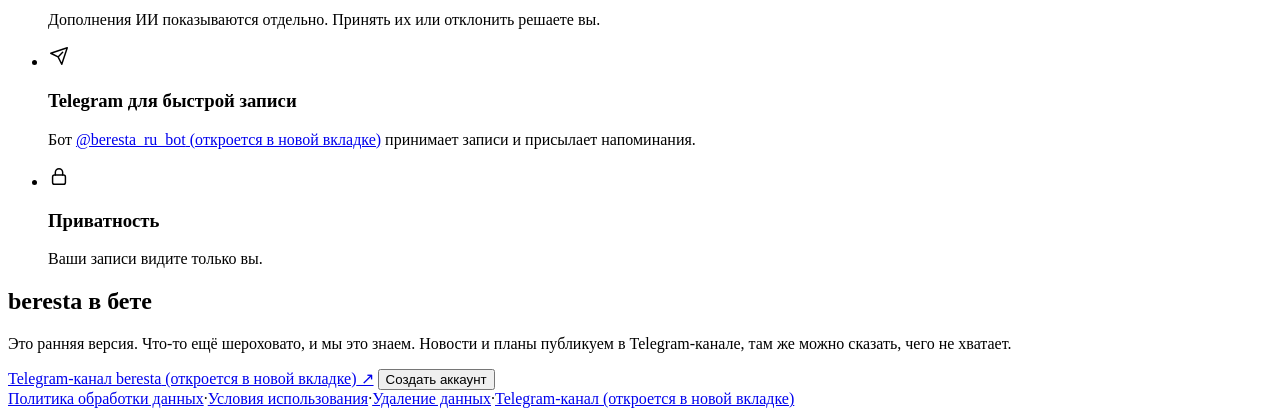
==== commit 8f413349: "Add privacy terms and data deletion guidance" ====
--- a/app/static/index.html
+++ b/app/static/index.html
@@ -22,7 +22,7 @@
   <header>
     <a href="/" class="brand">beresta<span>Умные заметки</span></a>
     <div class="header-actions">
-      <a class="telegram-channel-link" href="https://t.me/+kwnF-xaajiA3YmQy" target="_blank" rel="noopener noreferrer" aria-label="Наш Telegram, открыть канал в новой вкладке">
+      <a class="telegram-channel-link" href="https://t.me/beresta_app" target="_blank" rel="noopener noreferrer" aria-label="Наш Telegram, открыть канал в новой вкладке">
         <svg class="telegram-channel-icon" viewBox="0 0 24 24" width="18" height="18" aria-hidden="true" focusable="false"><path d="m21 3-6 18-4-8-8-4 18-6Zm-10 10 5-5" fill="none" stroke="currentColor" stroke-width="1.6" stroke-linecap="round" stroke-linejoin="round"/></svg>
         <span>Наш Telegram</span>
         <span aria-hidden="true">↗</span>
@@ -31,8 +31,8 @@
     </div>
   </header>
   <div id="mode" class="banner">Проверяем состояние приложения…</div>
-  <div id="policy-banner" class="notice-bar" role="region" aria-label="Политика конфиденциальности" hidden><p>Мы обновили политику конфиденциальности. <a href="/privacy" target="_blank" rel="noopener noreferrer">Прочитать<span class="sr-only"> (откроется в новой вкладке)</span></a></p><button id="policy-accept" type="button">Принимаю</button></div>
-  <div id="deletion-banner" class="notice-bar" role="region" aria-label="Запрос на удаление аккаунта" hidden><p>Вы попросили удалить аккаунт. Оператор удалит данные вручную, обычно в течение 30 дней.</p><button id="deletion-cancel" type="button" class="secondary">Отменить запрос</button></div>
+  <div id="policy-banner" class="notice-bar" role="region" aria-label="Политика конфиденциальности" hidden><p>Мы обновили политике обработки данных. <a href="/privacy" target="_blank" rel="noopener noreferrer">Прочитать<span class="sr-only"> (откроется в новой вкладке)</span></a></p><button id="policy-accept" type="button">Принимаю</button></div>
+  <div id="deletion-banner" class="notice-bar" role="region" aria-label="Запрос на удаление аккаунта" hidden><p>Вы попросили удалить аккаунт. Оператор обработает запрос вручную в срок, предусмотренный законом. Подробности на странице «Удаление данных».</p><button id="deletion-cancel" type="button" class="secondary">Отменить запрос</button></div>
   <p id="message" role="status" aria-live="polite"></p>
   <main>
     <section id="auth" class="landing" aria-labelledby="landing-title">
@@ -54,8 +54,8 @@
             <label for="login">Имя пользователя</label><input id="login" name="username" autocomplete="username" required="" minlength="3" maxlength="64" pattern="[A-Za-z0-9_.\-]+" placeholder="username" aria-describedby="username-hint">
             <p id="username-hint" class="field-hint">От 3 до 64 символов. Латинские буквы, цифры и символы _ . -</p>
             <label for="password">Пароль</label><input id="password" name="password" type="password" autocomplete="current-password" required="" minlength="10" maxlength="128" placeholder="Не менее 10 символов">
-            <label class="consent" for="accept-policy"><input id="accept-policy" type="checkbox" data-policy-version="2026-10-10"><span>Я принимаю <a href="/privacy" target="_blank" rel="noopener noreferrer">политику конфиденциальности<span class="sr-only"> (откроется в новой вкладке)</span></a></span></label>
-            <p id="consent-hint" class="field-hint">Нужно при регистрации и при входе через Telegram.</p>
+            <label class="consent" for="accept-policy"><input id="accept-policy" type="checkbox" data-policy-version="2026-10-11"><span>Даю согласие на обработку персональных данных согласно <a href="/privacy" target="_blank" rel="noopener noreferrer">политике обработки данных<span class="sr-only"> (откроется в новой вкладке)</span></a></span></label>
+            <p id="consent-hint" class="field-hint">Нужно при регистрации и при входе через Telegram. Создавая аккаунт, вы принимаете <a href="/terms" target="_blank" rel="noopener noreferrer">условия использования</a>.</p>
             <div class="actions"><button type="submit" value="login">Войти</button><button type="submit" value="register" class="secondary">Создать аккаунт</button></div>
             <p class="auth-extra"><button type="button" id="forgot-password" class="text-link">Забыли пароль?</button><button type="button" id="email-login" class="text-link" hidden>Войти по почте</button></p>
             <div class="auth-alt">
@@ -114,13 +114,13 @@
         <h2 id="beta-title">beresta в бете</h2>
         <p>Это ранняя версия. Что-то ещё шероховато, и мы это знаем. Новости и планы публикуем в Telegram-канале, там же можно сказать, чего не хватает.</p>
         <div class="landing-cta">
-          <a class="cta-channel" href="https://t.me/+kwnF-xaajiA3YmQy" target="_blank" rel="noopener noreferrer">Telegram-канал beresta<span class="sr-only"> (откроется в новой вкладке)</span><span aria-hidden="true"> ↗</span></a>
+          <a class="cta-channel" href="https://t.me/beresta_app" target="_blank" rel="noopener noreferrer">Telegram-канал beresta<span class="sr-only"> (откроется в новой вкладке)</span><span aria-hidden="true"> ↗</span></a>
           <button type="button" id="landing-register-bottom" class="cta-primary">Создать аккаунт</button>
         </div>
       </section>
-      <footer class="landing-footer" id="landing-footer"><a href="/privacy">Политика конфиденциальности</a><span aria-hidden="true">·</span><a href="https://t.me/+kwnF-xaajiA3YmQy" target="_blank" rel="noopener noreferrer">Telegram-канал<span class="sr-only"> (откроется в новой вкладке)</span></a></footer>
+      <footer class="landing-footer" id="landing-footer"><a href="/privacy">Политика обработки данных</a><span aria-hidden="true">·</span><a href="/terms">Условия использования</a><span aria-hidden="true">·</span><a href="/data-deletion">Удаление данных</a><span aria-hidden="true">·</span><a href="https://t.me/beresta_app" target="_blank" rel="noopener noreferrer">Telegram-канал<span class="sr-only"> (откроется в новой вкладке)</span></a></footer>
     </section>
-    <div id="workspace" class="workspace" hidden=""><button id="mobile-library-toggle" type="button" aria-expanded="false" aria-controls="library-column">Все заметки</button><aside class="workspace-nav"><button id="new-note" class="secondary">+ Новая запись</button><div class="nav-views" role="group" aria-label="Разделы"><button type="button" id="nav-overview" class="category-button" data-brain-view="overview" aria-pressed="false">Обзор</button><button type="button" id="nav-assistant" class="category-button" data-brain-view="assistant" aria-pressed="false">Помощник</button></div><h2 id="category-nav-title">Категории</h2><div class="nav-row"><div id="category-navigation" class="category-navigation" role="group" aria-labelledby="category-nav-title"></div><button type="button" id="nav-more" class="nav-more" aria-haspopup="true" aria-expanded="false" aria-controls="nav-menu" aria-label="Ещё" title="Ещё"><svg viewBox="0 0 24 24" width="18" height="18" aria-hidden="true" focusable="false"><path d="M5 12h.01M12 12h.01M19 12h.01" fill="none" stroke="currentColor" stroke-width="3" stroke-linecap="round"/></svg></button><div id="nav-menu" class="nav-menu"><button type="button" class="nav-action" id="manage-categories">Управлять категориями</button><div class="nav-bottom"><button type="button" id="open-telegram" class="nav-action">Подключить Telegram</button><button type="button" id="open-feedback" class="nav-action">Сообщить об ошибке</button><a id="open-privacy" class="nav-action" href="/privacy" target="_blank" rel="noopener noreferrer">Политика конфиденциальности</a><button type="button" id="open-delete" class="nav-action">Удалить аккаунт</button></div></div></div></aside><section class="library-column" id="library-column"><div class="library-heading"><h2 id="library-title">Все заметки</h2></div><form id="search-form" role="search"><label for="search-query" class="sr-only">Поиск по заметкам</label><div class="search-field"><svg class="search-icon" viewBox="0 0 24 24" width="16" height="16" aria-hidden="true" focusable="false"><path d="M10.5 18a7.5 7.5 0 1 1 0-15 7.5 7.5 0 0 1 0 15Zm5.5-2 5 5" fill="none" stroke="currentColor" stroke-width="1.8" stroke-linecap="round" stroke-linejoin="round"/></svg><input id="search-query" type="search" maxlength="200" placeholder="Поиск по заметкам" autocomplete="off"><button id="clear-search" type="button" class="search-clear" aria-label="Очистить поиск" title="Очистить поиск" hidden>×</button></div><label for="category-filter" hidden="">Категория</label><select id="category-filter" hidden=""><option value="">Все категории</option><option value="none">Без категории</option></select><button type="submit" class="sr-only">Найти</button></form><div id="source-filter" class="source-filter" role="group" aria-label="Источник записи"><button type="button" data-source="" aria-pressed="true">Все</button><button type="button" data-source="telegram" aria-pressed="false">Telegram</button><button type="button" data-source="voice" aria-pressed="false">Голос</button><button type="button" data-source="text" aria-pressed="false">Текст</button></div><nav id="notes" aria-label="Заметки"></nav><button id="more-notes" class="quiet" hidden="">Показать ещё</button></section><div class="editor-column">
+    <div id="workspace" class="workspace" hidden=""><button id="mobile-library-toggle" type="button" aria-expanded="false" aria-controls="library-column">Все заметки</button><aside class="workspace-nav"><button id="new-note" class="secondary">+ Новая запись</button><div class="nav-views" role="group" aria-label="Разделы"><button type="button" id="nav-overview" class="category-button" data-brain-view="overview" aria-pressed="false">Обзор</button><button type="button" id="nav-assistant" class="category-button" data-brain-view="assistant" aria-pressed="false">Помощник</button></div><h2 id="category-nav-title">Категории</h2><div class="nav-row"><div id="category-navigation" class="category-navigation" role="group" aria-labelledby="category-nav-title"></div><button type="button" id="nav-more" class="nav-more" aria-haspopup="true" aria-expanded="false" aria-controls="nav-menu" aria-label="Ещё" title="Ещё"><svg viewBox="0 0 24 24" width="18" height="18" aria-hidden="true" focusable="false"><path d="M5 12h.01M12 12h.01M19 12h.01" fill="none" stroke="currentColor" stroke-width="3" stroke-linecap="round"/></svg></button><div id="nav-menu" class="nav-menu"><button type="button" class="nav-action" id="manage-categories">Управлять категориями</button><div class="nav-bottom"><button type="button" id="open-telegram" class="nav-action">Подключить Telegram</button><button type="button" id="open-feedback" class="nav-action">Сообщить об ошибке</button><a id="open-privacy" class="nav-action" href="/privacy" target="_blank" rel="noopener noreferrer">Политика обработки данных</a><a class="nav-action" href="/terms" target="_blank" rel="noopener noreferrer">Условия использования</a><a class="nav-action" href="/data-deletion" target="_blank" rel="noopener noreferrer">Запрос на удаление данных</a><button type="button" id="open-delete" class="nav-action">Запросить удаление</button></div></div></div></aside><section class="library-column" id="library-column"><div class="library-heading"><h2 id="library-title">Все заметки</h2></div><form id="search-form" role="search"><label for="search-query" class="sr-only">Поиск по заметкам</label><div class="search-field"><svg class="search-icon" viewBox="0 0 24 24" width="16" height="16" aria-hidden="true" focusable="false"><path d="M10.5 18a7.5 7.5 0 1 1 0-15 7.5 7.5 0 0 1 0 15Zm5.5-2 5 5" fill="none" stroke="currentColor" stroke-width="1.8" stroke-linecap="round" stroke-linejoin="round"/></svg><input id="search-query" type="search" maxlength="200" placeholder="Поиск по заметкам" autocomplete="off"><button id="clear-search" type="button" class="search-clear" aria-label="Очистить поиск" title="Очистить поиск" hidden>×</button></div><label for="category-filter" hidden="">Категория</label><select id="category-filter" hidden=""><option value="">Все категории</option><option value="none">Без категории</option></select><button type="submit" class="sr-only">Найти</button></form><div id="source-filter" class="source-filter" role="group" aria-label="Источник записи"><button type="button" data-source="" aria-pressed="true">Все</button><button type="button" data-source="telegram" aria-pressed="false">Telegram</button><button type="button" data-source="voice" aria-pressed="false">Голос</button><button type="button" data-source="text" aria-pressed="false">Текст</button></div><nav id="notes" aria-label="Заметки"></nav><button id="more-notes" class="quiet" hidden="">Показать ещё</button></section><div class="editor-column">
         <section id="capture-card" class="card">
           <div class="note-top"><h1>Новая запись</h1><div id="capture-tools" class="tools" role="group" aria-label="Дополнительно"><div class="tool" data-tool="voice"><button type="button" class="tool-btn quiet" id="tool-voice" data-tool-btn="voice" aria-label="Голос" data-tip="Голос" aria-haspopup="dialog" aria-expanded="false" aria-controls="pop-voice"><svg viewBox="0 0 24 24" width="20" height="20" aria-hidden="true" focusable="false"><path d="M12 3a3 3 0 0 0-3 3v5a3 3 0 0 0 6 0V6a3 3 0 0 0-3-3ZM6 11a6 6 0 0 0 12 0M12 17v4" fill="none" stroke="currentColor" stroke-width="1.7" stroke-linecap="round" stroke-linejoin="round"/></svg></button><div class="tool-pop" id="pop-voice" role="dialog" aria-label="Голос" tabindex="-1" hidden><div class="pop-head"><span class="pop-title">Голос</span><button type="button" class="pop-close quiet" aria-label="Закрыть окно">×</button></div><div class="pop-body"><section id="capture-audio" class="capture-view"><p class="muted">Ogg/Opus, WebM/Opus или WAV/PCM. До 3 минут и 10 МиБ. Файл сохраняется до обработки.</p><form id="audio-form">
               <label for="audio-file">Аудиофайл</label><input id="audio-file" type="file" accept=".ogg,.oga,.webm,.wav,audio/ogg,audio/webm,audio/wav">
@@ -252,7 +252,8 @@
     <form id="email-auth-form">
       <label for="email-auth-address">Почта</label><input id="email-auth-address" type="email" maxlength="254" autocomplete="email" required>
       <label for="email-auth-password">Пароль</label><input id="email-auth-password" type="password" minlength="10" maxlength="128" autocomplete="new-password" required>
-      <label id="email-auth-consent-label" class="consent" for="email-auth-consent"><input id="email-auth-consent" type="checkbox"><span>Я принимаю <a href="/privacy" target="_blank" rel="noopener noreferrer">политику конфиденциальности</a></span></label>
+      <label id="email-auth-consent-label" class="consent" for="email-auth-consent"><input id="email-auth-consent" type="checkbox"><span>Даю согласие на обработку персональных данных согласно <a href="/privacy" target="_blank" rel="noopener noreferrer">политике обработки данных</a></span></label>
+      <p class="field-hint">Создавая аккаунт, вы принимаете <a href="/terms" target="_blank" rel="noopener noreferrer">условия использования</a>.</p>
       <button id="email-auth-send" type="submit">Получить код</button>
       <button id="email-auth-recover" type="button" class="quiet" hidden>Восстановить пароль по почте</button>
     </form>
@@ -268,4 +269,4 @@
   <div id="pop-scrim" class="pop-scrim" hidden></div>
 
 
-<dialog id="reset-dialog" class="utility-dialog" aria-labelledby="reset-dialog-title"><div class="dialog-heading"><h2 id="reset-dialog-title">Новый пароль</h2><button type="button" data-close-dialog="" aria-label="Закрыть">×</button></div><p>Придумайте новый пароль. После сохранения войдите с ним. Остальные входы в аккаунт будут завершены.</p><form id="reset-form" novalidate=""><label for="reset-password">Новый пароль</label><input id="reset-password" type="password" autocomplete="new-password" minlength="10" maxlength="128" required="" placeholder="Не менее 10 символов"><label for="reset-password2">Ещё раз</label><input id="reset-password2" type="password" autocomplete="new-password" minlength="10" maxlength="128" required=""><div class="actions"><button id="reset-submit" type="submit">Сохранить пароль</button></div><p id="reset-status" role="status" aria-live="polite"></p></form></dialog><dialog id="delete-dialog" class="utility-dialog" aria-labelledby="delete-dialog-title"><div class="dialog-heading"><h2 id="delete-dialog-title">Удалить аккаунт</h2><button type="button" data-close-dialog="" aria-label="Закрыть">×</button></div><p>Мы отметим аккаунт к удалению и выйдем из него. Оператор удалит заметки, оригиналы, аудио и привязку Telegram вручную, обычно в течение 30 дней. Вернуть данные после удаления нельзя.</p><form id="delete-form" novalidate=""><label for="delete-password">Подтвердите паролем</label><input id="delete-password" type="password" autocomplete="current-password" maxlength="128"><div class="actions"><button id="delete-submit" type="submit" class="danger">Удалить аккаунт</button></div></form><div class="delete-telegram"><p class="muted">Если пароля нет или вы входили через Telegram, подтвердите удаление в боте.</p><button id="delete-telegram-start" type="button" class="secondary">Подтвердить через Telegram</button><div id="delete-telegram-box" hidden=""><a id="delete-telegram-link" class="button-link" href="https://t.me/" target="_blank" rel="noopener noreferrer">Открыть Telegram<span class="sr-only"> (откроется в новой вкладке)</span></a></div></div><p id="delete-status" role="status" aria-live="polite"></p></dialog><dialog id="category-dialog" class="utility-dialog" aria-labelledby="category-dialog-title"><div class="dialog-heading"><h2 id="category-dialog-title">Категории</h2><button type="button" data-close-dialog="" aria-label="Закрыть">×</button></div><form id="category-form"><label for="category-name">Новая категория</label><input id="category-name" maxlength="100" required=""><button type="submit" class="secondary">Добавить</button></form><div id="categories"></div></dialog><dialog id="telegram-dialog" class="utility-dialog" aria-labelledby="telegram-dialog-title"><div class="dialog-heading"><h2 id="telegram-dialog-title">Подключение Telegram</h2><button type="button" data-close-dialog="" aria-label="Закрыть">×</button></div><details id="telegram-settings" open=""><summary>Связать Telegram</summary><p>Создайте код и отправьте вашему боту команду /start с этим кодом. Затем вернитесь сюда и подтвердите свой Telegram ID.</p><button id="link-code" type="button" class="secondary">Создать код на 10 минут</button><p id="telegram-code"></p><button id="refresh-links" type="button" class="quiet">Проверить запрос</button><div id="telegram-links"></div></details></dialog><dialog id="feedback-dialog" class="utility-dialog" aria-labelledby="feedback-dialog-title"><div class="dialog-heading"><h2 id="feedback-dialog-title">Обратная связь</h2><button type="button" data-close-dialog="" aria-label="Закрыть">×</button></div><p>Расскажите, что случилось или чего вам не хватает.</p><form id="feedback-form"><label for="feedback-kind">Тип обращения</label><select id="feedback-kind"><option value="bug">Ошибка</option><option value="idea">Предложение</option><option value="question">Вопрос</option><option value="other">Другое</option></select><label for="feedback-subject">Коротко о главном</label><input id="feedback-subject" maxlength="160" required="" placeholder="Например, не получается сохранить заметку"><label for="feedback-description">Описание</label><textarea id="feedback-description" rows="4" maxlength="5000" required="" placeholder="Что произошло? Чем мы можем помочь?"></textarea><div id="feedback-bug-fields"><label for="feedback-steps">Как повторить ошибку · необязательно</label><textarea id="feedback-steps" rows="3" maxlength="3000" placeholder="1. Открыл заметку…"></textarea><label for="feedback-expected">Что ожидали увидеть · необязательно</label><textarea id="feedback-expected" rows="2" maxlength="2000"></textarea></div><label for="feedback-contact">Контакт для ответа · необязательно</label><input id="feedback-contact" maxlength="200" placeholder="Email или @username в Telegram"><p class="muted">Обращение увидит только команда. Не отправляйте пароли, ключи и личное содержимое заметок. Мы не прикладываем записи автоматически.</p><p id="feedback-status" role="status"></p><div class="actions"><button id="feedback-submit" type="submit">Отправить обращение</button><button type="button" data-close-dialog="" class="quiet">Закрыть</button></div></form></dialog></body></html>
+<dialog id="reset-dialog" class="utility-dialog" aria-labelledby="reset-dialog-title"><div class="dialog-heading"><h2 id="reset-dialog-title">Новый пароль</h2><button type="button" data-close-dialog="" aria-label="Закрыть">×</button></div><p>Придумайте новый пароль. После сохранения войдите с ним. Остальные входы в аккаунт будут завершены.</p><form id="reset-form" novalidate=""><label for="reset-password">Новый пароль</label><input id="reset-password" type="password" autocomplete="new-password" minlength="10" maxlength="128" required="" placeholder="Не менее 10 символов"><label for="reset-password2">Ещё раз</label><input id="reset-password2" type="password" autocomplete="new-password" minlength="10" maxlength="128" required=""><div class="actions"><button id="reset-submit" type="submit">Сохранить пароль</button></div><p id="reset-status" role="status" aria-live="polite"></p></form></dialog><dialog id="delete-dialog" class="utility-dialog" aria-labelledby="delete-dialog-title"><div class="dialog-heading"><h2 id="delete-dialog-title">Запросить удаление аккаунта</h2><button type="button" data-close-dialog="" aria-label="Закрыть">×</button></div><p>Мы отметим аккаунт к удалению и выйдем из него. Оператор обработает запрос вручную. Отметка запроса сама по себе не удаляет данные. Срок зависит от основания обращения и требований закона. <a href="/data-deletion" target="_blank" rel="noopener noreferrer">Подробнее об удалении данных</a>.</p><form id="delete-form" novalidate=""><label for="delete-password">Подтвердите паролем</label><input id="delete-password" type="password" autocomplete="current-password" maxlength="128"><div class="actions"><button id="delete-submit" type="submit" class="danger">Отправить запрос</button></div></form><div class="delete-telegram"><p class="muted">Если пароля нет или вы входили через Telegram, подтвердите удаление в боте.</p><button id="delete-telegram-start" type="button" class="secondary">Подтвердить через Telegram</button><div id="delete-telegram-box" hidden=""><a id="delete-telegram-link" class="button-link" href="https://t.me/" target="_blank" rel="noopener noreferrer">Открыть Telegram<span class="sr-only"> (откроется в новой вкладке)</span></a></div></div><p id="delete-status" role="status" aria-live="polite"></p></dialog><dialog id="category-dialog" class="utility-dialog" aria-labelledby="category-dialog-title"><div class="dialog-heading"><h2 id="category-dialog-title">Категории</h2><button type="button" data-close-dialog="" aria-label="Закрыть">×</button></div><form id="category-form"><label for="category-name">Новая категория</label><input id="category-name" maxlength="100" required=""><button type="submit" class="secondary">Добавить</button></form><div id="categories"></div></dialog><dialog id="telegram-dialog" class="utility-dialog" aria-labelledby="telegram-dialog-title"><div class="dialog-heading"><h2 id="telegram-dialog-title">Подключение Telegram</h2><button type="button" data-close-dialog="" aria-label="Закрыть">×</button></div><details id="telegram-settings" open=""><summary>Связать Telegram</summary><p>Создайте код и отправьте вашему боту команду /start с этим кодом. Затем вернитесь сюда и подтвердите свой Telegram ID.</p><button id="link-code" type="button" class="secondary">Создать код на 10 минут</button><p id="telegram-code"></p><button id="refresh-links" type="button" class="quiet">Проверить запрос</button><div id="telegram-links"></div></details></dialog><dialog id="feedback-dialog" class="utility-dialog" aria-labelledby="feedback-dialog-title"><div class="dialog-heading"><h2 id="feedback-dialog-title">Обратная связь</h2><button type="button" data-close-dialog="" aria-label="Закрыть">×</button></div><p>Расскажите, что случилось или чего вам не хватает.</p><form id="feedback-form"><label for="feedback-kind">Тип обращения</label><select id="feedback-kind"><option value="bug">Ошибка</option><option value="idea">Предложение</option><option value="question">Вопрос</option><option value="other">Другое</option></select><label for="feedback-subject">Коротко о главном</label><input id="feedback-subject" maxlength="160" required="" placeholder="Например, не получается сохранить заметку"><label for="feedback-description">Описание</label><textarea id="feedback-description" rows="4" maxlength="5000" required="" placeholder="Что произошло? Чем мы можем помочь?"></textarea><div id="feedback-bug-fields"><label for="feedback-steps">Как повторить ошибку · необязательно</label><textarea id="feedback-steps" rows="3" maxlength="3000" placeholder="1. Открыл заметку…"></textarea><label for="feedback-expected">Что ожидали увидеть · необязательно</label><textarea id="feedback-expected" rows="2" maxlength="2000"></textarea></div><label for="feedback-contact">Контакт для ответа · необязательно</label><input id="feedback-contact" maxlength="200" placeholder="Email или @username в Telegram"><p class="muted">Обращение увидит только команда. Не отправляйте пароли, ключи и личное содержимое заметок. Мы не прикладываем записи автоматически.</p><p id="feedback-status" role="status"></p><div class="actions"><button id="feedback-submit" type="submit">Отправить обращение</button><button type="button" data-close-dialog="" class="quiet">Закрыть</button></div></form></dialog></body></html>
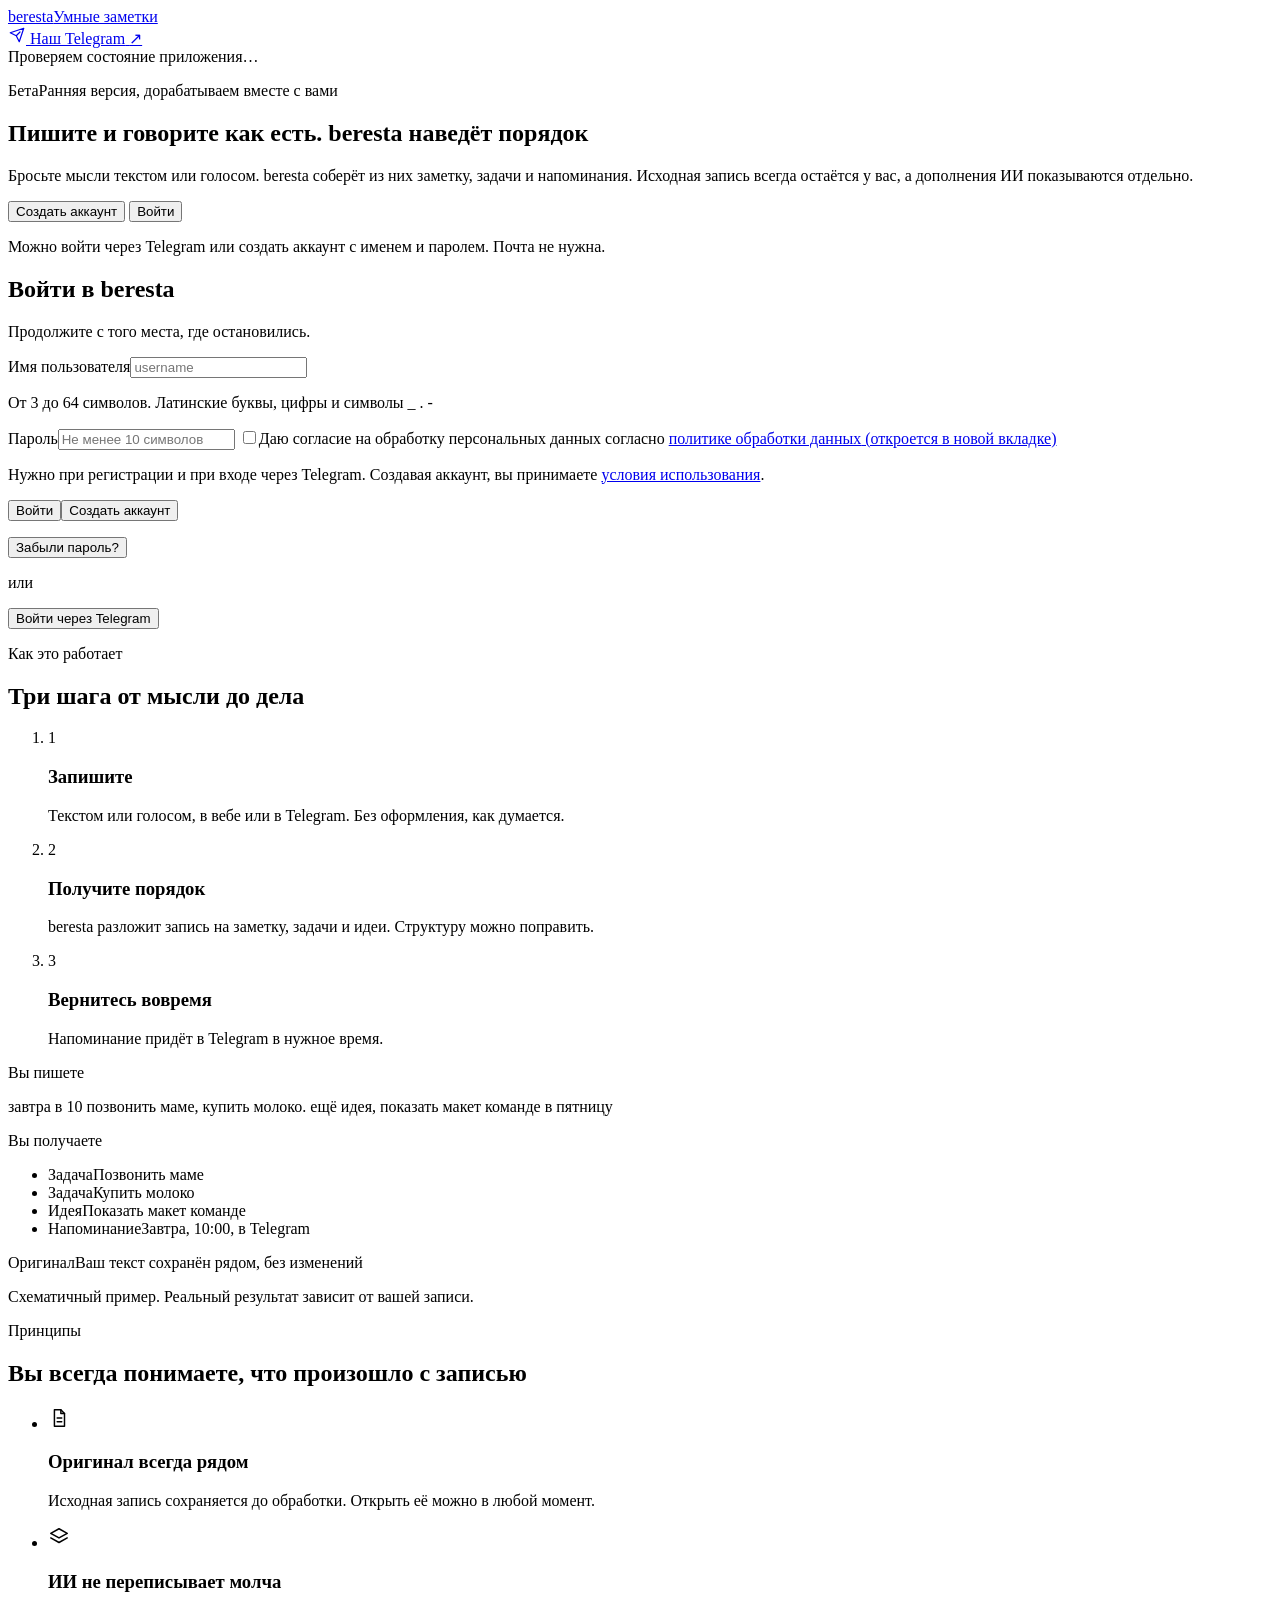
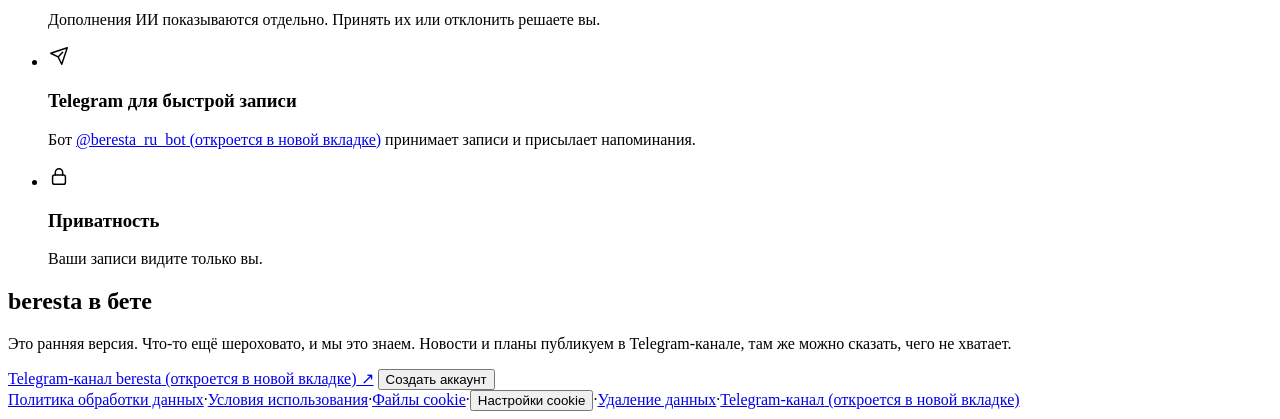
==== commit a7c61aa9: "Добавить страницу cookie, баннер выбора и версию политики 2026-10-12 Страница /cookies с перечнем co" ====
--- a/app/static/index.html
+++ b/app/static/index.html
@@ -8,6 +8,7 @@
   <link rel="stylesheet" href="/static/structure.css">
   <link rel="stylesheet" href="/static/audio.css">
   <link rel="stylesheet" href="/static/reminders.css">
+  <script src="/static/cookie-consent.js" defer=""></script>
   <script src="/static/reminders.js" defer=""></script>
   <script src="/static/app.js" defer=""></script>
   <script src="/static/telegram-link.js" defer=""></script>
@@ -17,7 +18,7 @@
 <link rel="stylesheet" href="/static/workspace.css"><script src="/static/workspace.js" defer=""></script>
   <link rel="stylesheet" href="/static/landing.css"><link rel="stylesheet" href="/static/onboarding.css"><link rel="stylesheet" href="/static/polish.css"><link rel="stylesheet" href="/static/note.css"><link rel="stylesheet" href="/static/app-polish.css">
   <script src="/static/landing.js" defer=""></script><script src="/static/onboarding.js" defer=""></script>
-  <link rel="stylesheet" href="/static/brain.css"><script src="/static/brain.js" defer=""></script><link rel="stylesheet" href="/static/focus.css"><script src="/static/focus.js" defer=""></script></head>
+  <link rel="stylesheet" href="/static/brain.css"><script src="/static/brain.js" defer=""></script><link rel="stylesheet" href="/static/focus.css"><script src="/static/focus.js" defer=""></script><link rel="stylesheet" href="/static/cookie-consent.css"></head>
 <body>
   <header>
     <a href="/" class="brand">beresta<span>Умные заметки</span></a>
@@ -54,7 +55,7 @@
             <label for="login">Имя пользователя</label><input id="login" name="username" autocomplete="username" required="" minlength="3" maxlength="64" pattern="[A-Za-z0-9_.\-]+" placeholder="username" aria-describedby="username-hint">
             <p id="username-hint" class="field-hint">От 3 до 64 символов. Латинские буквы, цифры и символы _ . -</p>
             <label for="password">Пароль</label><input id="password" name="password" type="password" autocomplete="current-password" required="" minlength="10" maxlength="128" placeholder="Не менее 10 символов">
-            <label class="consent" for="accept-policy"><input id="accept-policy" type="checkbox" data-policy-version="2026-10-11"><span>Даю согласие на обработку персональных данных согласно <a href="/privacy" target="_blank" rel="noopener noreferrer">политике обработки данных<span class="sr-only"> (откроется в новой вкладке)</span></a></span></label>
+            <label class="consent" for="accept-policy"><input id="accept-policy" type="checkbox" data-policy-version="2026-10-12"><span>Даю согласие на обработку персональных данных согласно <a href="/privacy" target="_blank" rel="noopener noreferrer">политике обработки данных<span class="sr-only"> (откроется в новой вкладке)</span></a></span></label>
             <p id="consent-hint" class="field-hint">Нужно при регистрации и при входе через Telegram. Создавая аккаунт, вы принимаете <a href="/terms" target="_blank" rel="noopener noreferrer">условия использования</a>.</p>
             <div class="actions"><button type="submit" value="login">Войти</button><button type="submit" value="register" class="secondary">Создать аккаунт</button></div>
             <p class="auth-extra"><button type="button" id="forgot-password" class="text-link">Забыли пароль?</button><button type="button" id="email-login" class="text-link" hidden>Войти по почте</button></p>
@@ -118,9 +119,9 @@
           <button type="button" id="landing-register-bottom" class="cta-primary">Создать аккаунт</button>
         </div>
       </section>
-      <footer class="landing-footer" id="landing-footer"><a href="/privacy">Политика обработки данных</a><span aria-hidden="true">·</span><a href="/terms">Условия использования</a><span aria-hidden="true">·</span><a href="/data-deletion">Удаление данных</a><span aria-hidden="true">·</span><a href="https://t.me/beresta_app" target="_blank" rel="noopener noreferrer">Telegram-канал<span class="sr-only"> (откроется в новой вкладке)</span></a></footer>
+      <footer class="landing-footer" id="landing-footer"><a href="/privacy">Политика обработки данных</a><span aria-hidden="true">·</span><a href="/terms">Условия использования</a><span aria-hidden="true">·</span><a href="/cookies">Файлы cookie</a><span aria-hidden="true">·</span><button type="button" class="cookie-settings-link quiet" data-cookie-settings>Настройки cookie</button><span aria-hidden="true">·</span><a href="/data-deletion">Удаление данных</a><span aria-hidden="true">·</span><a href="https://t.me/beresta_app" target="_blank" rel="noopener noreferrer">Telegram-канал<span class="sr-only"> (откроется в новой вкладке)</span></a></footer>
     </section>
-    <div id="workspace" class="workspace" hidden=""><button id="mobile-library-toggle" type="button" aria-expanded="false" aria-controls="library-column">Все заметки</button><aside class="workspace-nav"><button id="new-note" class="secondary">+ Новая запись</button><div class="nav-views" role="group" aria-label="Разделы"><button type="button" id="nav-overview" class="category-button" data-brain-view="overview" aria-pressed="false">Обзор</button><button type="button" id="nav-assistant" class="category-button" data-brain-view="assistant" aria-pressed="false">Помощник</button></div><h2 id="category-nav-title">Категории</h2><div class="nav-row"><div id="category-navigation" class="category-navigation" role="group" aria-labelledby="category-nav-title"></div><button type="button" id="nav-more" class="nav-more" aria-haspopup="true" aria-expanded="false" aria-controls="nav-menu" aria-label="Ещё" title="Ещё"><svg viewBox="0 0 24 24" width="18" height="18" aria-hidden="true" focusable="false"><path d="M5 12h.01M12 12h.01M19 12h.01" fill="none" stroke="currentColor" stroke-width="3" stroke-linecap="round"/></svg></button><div id="nav-menu" class="nav-menu"><button type="button" class="nav-action" id="manage-categories">Управлять категориями</button><div class="nav-bottom"><button type="button" id="open-telegram" class="nav-action">Подключить Telegram</button><button type="button" id="open-feedback" class="nav-action">Сообщить об ошибке</button><a id="open-privacy" class="nav-action" href="/privacy" target="_blank" rel="noopener noreferrer">Политика обработки данных</a><a class="nav-action" href="/terms" target="_blank" rel="noopener noreferrer">Условия использования</a><a class="nav-action" href="/data-deletion" target="_blank" rel="noopener noreferrer">Запрос на удаление данных</a><button type="button" id="open-delete" class="nav-action">Запросить удаление</button></div></div></div></aside><section class="library-column" id="library-column"><div class="library-heading"><h2 id="library-title">Все заметки</h2></div><form id="search-form" role="search"><label for="search-query" class="sr-only">Поиск по заметкам</label><div class="search-field"><svg class="search-icon" viewBox="0 0 24 24" width="16" height="16" aria-hidden="true" focusable="false"><path d="M10.5 18a7.5 7.5 0 1 1 0-15 7.5 7.5 0 0 1 0 15Zm5.5-2 5 5" fill="none" stroke="currentColor" stroke-width="1.8" stroke-linecap="round" stroke-linejoin="round"/></svg><input id="search-query" type="search" maxlength="200" placeholder="Поиск по заметкам" autocomplete="off"><button id="clear-search" type="button" class="search-clear" aria-label="Очистить поиск" title="Очистить поиск" hidden>×</button></div><label for="category-filter" hidden="">Категория</label><select id="category-filter" hidden=""><option value="">Все категории</option><option value="none">Без категории</option></select><button type="submit" class="sr-only">Найти</button></form><div id="source-filter" class="source-filter" role="group" aria-label="Источник записи"><button type="button" data-source="" aria-pressed="true">Все</button><button type="button" data-source="telegram" aria-pressed="false">Telegram</button><button type="button" data-source="voice" aria-pressed="false">Голос</button><button type="button" data-source="text" aria-pressed="false">Текст</button></div><nav id="notes" aria-label="Заметки"></nav><button id="more-notes" class="quiet" hidden="">Показать ещё</button></section><div class="editor-column">
+    <div id="workspace" class="workspace" hidden=""><button id="mobile-library-toggle" type="button" aria-expanded="false" aria-controls="library-column">Все заметки</button><aside class="workspace-nav"><button id="new-note" class="secondary">+ Новая запись</button><div class="nav-views" role="group" aria-label="Разделы"><button type="button" id="nav-overview" class="category-button" data-brain-view="overview" aria-pressed="false">Обзор</button><button type="button" id="nav-assistant" class="category-button" data-brain-view="assistant" aria-pressed="false">Помощник</button></div><h2 id="category-nav-title">Категории</h2><div class="nav-row"><div id="category-navigation" class="category-navigation" role="group" aria-labelledby="category-nav-title"></div><button type="button" id="nav-more" class="nav-more" aria-haspopup="true" aria-expanded="false" aria-controls="nav-menu" aria-label="Ещё" title="Ещё"><svg viewBox="0 0 24 24" width="18" height="18" aria-hidden="true" focusable="false"><path d="M5 12h.01M12 12h.01M19 12h.01" fill="none" stroke="currentColor" stroke-width="3" stroke-linecap="round"/></svg></button><div id="nav-menu" class="nav-menu"><button type="button" class="nav-action" id="manage-categories">Управлять категориями</button><div class="nav-bottom"><button type="button" id="open-telegram" class="nav-action">Подключить Telegram</button><button type="button" id="open-feedback" class="nav-action">Сообщить об ошибке</button><a id="open-privacy" class="nav-action" href="/privacy" target="_blank" rel="noopener noreferrer">Политика обработки данных</a><a class="nav-action" href="/terms" target="_blank" rel="noopener noreferrer">Условия использования</a><a class="nav-action" href="/cookies" target="_blank" rel="noopener noreferrer">Файлы cookie</a><button type="button" class="nav-action" id="open-cookie-settings" data-cookie-settings>Настройки cookie</button><a class="nav-action" href="/data-deletion" target="_blank" rel="noopener noreferrer">Запрос на удаление данных</a><button type="button" id="open-delete" class="nav-action">Запросить удаление</button></div></div></div></aside><section class="library-column" id="library-column"><div class="library-heading"><h2 id="library-title">Все заметки</h2></div><form id="search-form" role="search"><label for="search-query" class="sr-only">Поиск по заметкам</label><div class="search-field"><svg class="search-icon" viewBox="0 0 24 24" width="16" height="16" aria-hidden="true" focusable="false"><path d="M10.5 18a7.5 7.5 0 1 1 0-15 7.5 7.5 0 0 1 0 15Zm5.5-2 5 5" fill="none" stroke="currentColor" stroke-width="1.8" stroke-linecap="round" stroke-linejoin="round"/></svg><input id="search-query" type="search" maxlength="200" placeholder="Поиск по заметкам" autocomplete="off"><button id="clear-search" type="button" class="search-clear" aria-label="Очистить поиск" title="Очистить поиск" hidden>×</button></div><label for="category-filter" hidden="">Категория</label><select id="category-filter" hidden=""><option value="">Все категории</option><option value="none">Без категории</option></select><button type="submit" class="sr-only">Найти</button></form><div id="source-filter" class="source-filter" role="group" aria-label="Источник записи"><button type="button" data-source="" aria-pressed="true">Все</button><button type="button" data-source="telegram" aria-pressed="false">Telegram</button><button type="button" data-source="voice" aria-pressed="false">Голос</button><button type="button" data-source="text" aria-pressed="false">Текст</button></div><nav id="notes" aria-label="Заметки"></nav><button id="more-notes" class="quiet" hidden="">Показать ещё</button></section><div class="editor-column">
         <section id="capture-card" class="card">
           <div class="note-top"><h1>Новая запись</h1><div id="capture-tools" class="tools" role="group" aria-label="Дополнительно"><div class="tool" data-tool="voice"><button type="button" class="tool-btn quiet" id="tool-voice" data-tool-btn="voice" aria-label="Голос" data-tip="Голос" aria-haspopup="dialog" aria-expanded="false" aria-controls="pop-voice"><svg viewBox="0 0 24 24" width="20" height="20" aria-hidden="true" focusable="false"><path d="M12 3a3 3 0 0 0-3 3v5a3 3 0 0 0 6 0V6a3 3 0 0 0-3-3ZM6 11a6 6 0 0 0 12 0M12 17v4" fill="none" stroke="currentColor" stroke-width="1.7" stroke-linecap="round" stroke-linejoin="round"/></svg></button><div class="tool-pop" id="pop-voice" role="dialog" aria-label="Голос" tabindex="-1" hidden><div class="pop-head"><span class="pop-title">Голос</span><button type="button" class="pop-close quiet" aria-label="Закрыть окно">×</button></div><div class="pop-body"><section id="capture-audio" class="capture-view"><p class="muted">Ogg/Opus, WebM/Opus или WAV/PCM. До 3 минут и 10 МиБ. Файл сохраняется до обработки.</p><form id="audio-form">
               <label for="audio-file">Аудиофайл</label><input id="audio-file" type="file" accept=".ogg,.oga,.webm,.wav,audio/ogg,audio/webm,audio/wav">
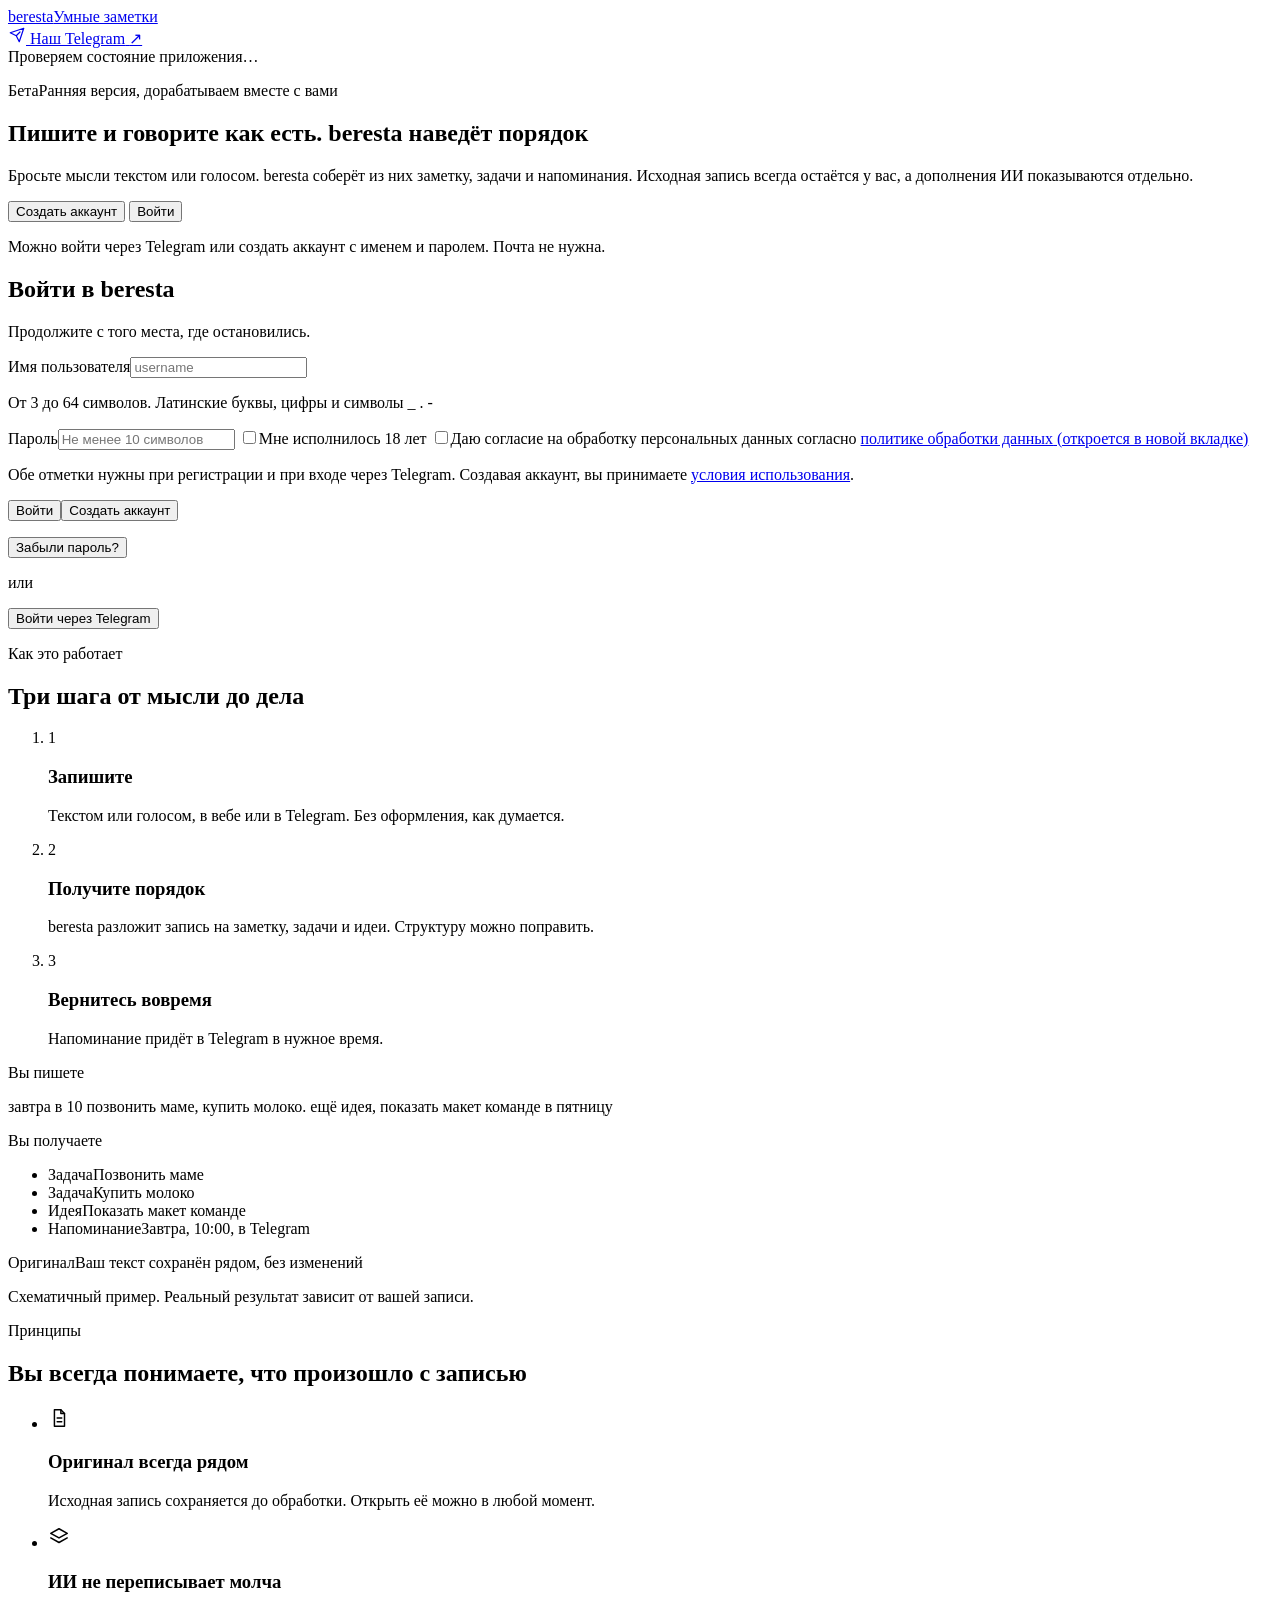
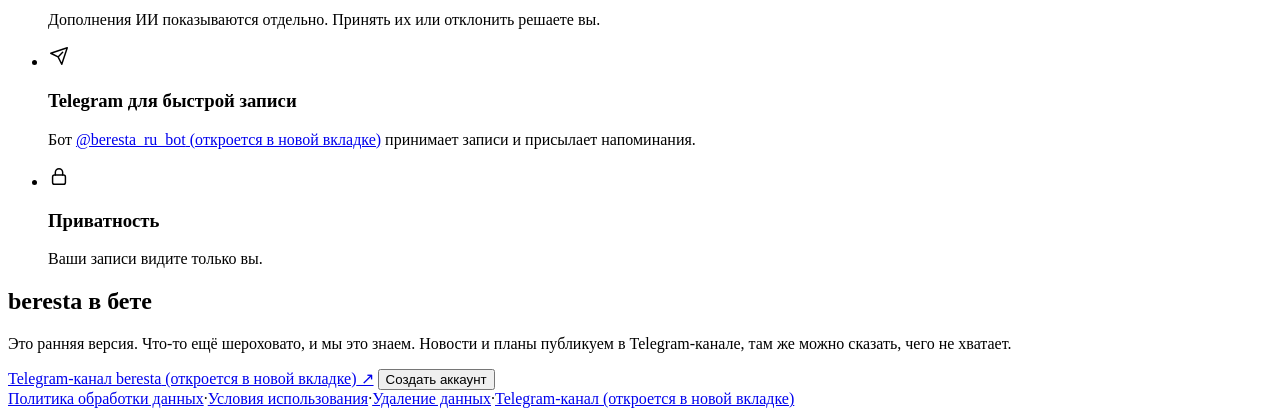
==== commit 1917c40f: "Закрыть дыры входа и подключения Telegram, лимиты регистраций, подтверждение 18 лет Бот больше не по" ====
--- a/app/static/index.html
+++ b/app/static/index.html
@@ -8,7 +8,6 @@
   <link rel="stylesheet" href="/static/structure.css">
   <link rel="stylesheet" href="/static/audio.css">
   <link rel="stylesheet" href="/static/reminders.css">
-  <script src="/static/cookie-consent.js" defer=""></script>
   <script src="/static/reminders.js" defer=""></script>
   <script src="/static/app.js" defer=""></script>
   <script src="/static/telegram-link.js" defer=""></script>
@@ -18,7 +17,7 @@
 <link rel="stylesheet" href="/static/workspace.css"><script src="/static/workspace.js" defer=""></script>
   <link rel="stylesheet" href="/static/landing.css"><link rel="stylesheet" href="/static/onboarding.css"><link rel="stylesheet" href="/static/polish.css"><link rel="stylesheet" href="/static/note.css"><link rel="stylesheet" href="/static/app-polish.css">
   <script src="/static/landing.js" defer=""></script><script src="/static/onboarding.js" defer=""></script>
-  <link rel="stylesheet" href="/static/brain.css"><script src="/static/brain.js" defer=""></script><link rel="stylesheet" href="/static/focus.css"><script src="/static/focus.js" defer=""></script><link rel="stylesheet" href="/static/cookie-consent.css"></head>
+  <link rel="stylesheet" href="/static/brain.css"><script src="/static/brain.js" defer=""></script><link rel="stylesheet" href="/static/focus.css"><script src="/static/focus.js" defer=""></script></head>
 <body>
   <header>
     <a href="/" class="brand">beresta<span>Умные заметки</span></a>
@@ -55,8 +54,9 @@
             <label for="login">Имя пользователя</label><input id="login" name="username" autocomplete="username" required="" minlength="3" maxlength="64" pattern="[A-Za-z0-9_.\-]+" placeholder="username" aria-describedby="username-hint">
             <p id="username-hint" class="field-hint">От 3 до 64 символов. Латинские буквы, цифры и символы _ . -</p>
             <label for="password">Пароль</label><input id="password" name="password" type="password" autocomplete="current-password" required="" minlength="10" maxlength="128" placeholder="Не менее 10 символов">
-            <label class="consent" for="accept-policy"><input id="accept-policy" type="checkbox" data-policy-version="2026-10-12"><span>Даю согласие на обработку персональных данных согласно <a href="/privacy" target="_blank" rel="noopener noreferrer">политике обработки данных<span class="sr-only"> (откроется в новой вкладке)</span></a></span></label>
-            <p id="consent-hint" class="field-hint">Нужно при регистрации и при входе через Telegram. Создавая аккаунт, вы принимаете <a href="/terms" target="_blank" rel="noopener noreferrer">условия использования</a>.</p>
+            <label class="consent" for="confirm-age"><input id="confirm-age" type="checkbox"><span>Мне исполнилось 18 лет</span></label>
+            <label class="consent" for="accept-policy"><input id="accept-policy" type="checkbox" data-policy-version="2026-10-11"><span>Даю согласие на обработку персональных данных согласно <a href="/privacy" target="_blank" rel="noopener noreferrer">политике обработки данных<span class="sr-only"> (откроется в новой вкладке)</span></a></span></label>
+            <p id="consent-hint" class="field-hint">Обе отметки нужны при регистрации и при входе через Telegram. Создавая аккаунт, вы принимаете <a href="/terms" target="_blank" rel="noopener noreferrer">условия использования</a>.</p>
             <div class="actions"><button type="submit" value="login">Войти</button><button type="submit" value="register" class="secondary">Создать аккаунт</button></div>
             <p class="auth-extra"><button type="button" id="forgot-password" class="text-link">Забыли пароль?</button><button type="button" id="email-login" class="text-link" hidden>Войти по почте</button></p>
             <div class="auth-alt">
@@ -64,7 +64,7 @@
               <button type="button" id="tg-login" class="telegram-login">Войти через Telegram</button>
               <div id="tg-login-box" class="tg-login-box" hidden>
                 <a id="tg-login-link" class="button-link" href="https://t.me/" target="_blank" rel="noopener noreferrer">Открыть Telegram<span class="sr-only"> (откроется в новой вкладке)</span></a>
-                <p id="tg-login-hint" class="field-hint">Нажмите «Запустить» в боте. Вход завершится здесь сам.</p>
+                <p id="tg-login-hint" class="field-hint">Откройте Telegram, нажмите «Запустить», затем «Да, это я». Вход завершится здесь сам.</p>
                 <p id="tg-login-status" class="field-hint" role="status" aria-live="polite"></p>
                 <button type="button" id="tg-login-cancel" class="quiet">Отмена</button>
               </div>
@@ -119,9 +119,9 @@
           <button type="button" id="landing-register-bottom" class="cta-primary">Создать аккаунт</button>
         </div>
       </section>
-      <footer class="landing-footer" id="landing-footer"><a href="/privacy">Политика обработки данных</a><span aria-hidden="true">·</span><a href="/terms">Условия использования</a><span aria-hidden="true">·</span><a href="/cookies">Файлы cookie</a><span aria-hidden="true">·</span><button type="button" class="cookie-settings-link quiet" data-cookie-settings>Настройки cookie</button><span aria-hidden="true">·</span><a href="/data-deletion">Удаление данных</a><span aria-hidden="true">·</span><a href="https://t.me/beresta_app" target="_blank" rel="noopener noreferrer">Telegram-канал<span class="sr-only"> (откроется в новой вкладке)</span></a></footer>
+      <footer class="landing-footer" id="landing-footer"><a href="/privacy">Политика обработки данных</a><span aria-hidden="true">·</span><a href="/terms">Условия использования</a><span aria-hidden="true">·</span><a href="/data-deletion">Удаление данных</a><span aria-hidden="true">·</span><a href="https://t.me/beresta_app" target="_blank" rel="noopener noreferrer">Telegram-канал<span class="sr-only"> (откроется в новой вкладке)</span></a></footer>
     </section>
-    <div id="workspace" class="workspace" hidden=""><button id="mobile-library-toggle" type="button" aria-expanded="false" aria-controls="library-column">Все заметки</button><aside class="workspace-nav"><button id="new-note" class="secondary">+ Новая запись</button><div class="nav-views" role="group" aria-label="Разделы"><button type="button" id="nav-overview" class="category-button" data-brain-view="overview" aria-pressed="false">Обзор</button><button type="button" id="nav-assistant" class="category-button" data-brain-view="assistant" aria-pressed="false">Помощник</button></div><h2 id="category-nav-title">Категории</h2><div class="nav-row"><div id="category-navigation" class="category-navigation" role="group" aria-labelledby="category-nav-title"></div><button type="button" id="nav-more" class="nav-more" aria-haspopup="true" aria-expanded="false" aria-controls="nav-menu" aria-label="Ещё" title="Ещё"><svg viewBox="0 0 24 24" width="18" height="18" aria-hidden="true" focusable="false"><path d="M5 12h.01M12 12h.01M19 12h.01" fill="none" stroke="currentColor" stroke-width="3" stroke-linecap="round"/></svg></button><div id="nav-menu" class="nav-menu"><button type="button" class="nav-action" id="manage-categories">Управлять категориями</button><div class="nav-bottom"><button type="button" id="open-telegram" class="nav-action">Подключить Telegram</button><button type="button" id="open-feedback" class="nav-action">Сообщить об ошибке</button><a id="open-privacy" class="nav-action" href="/privacy" target="_blank" rel="noopener noreferrer">Политика обработки данных</a><a class="nav-action" href="/terms" target="_blank" rel="noopener noreferrer">Условия использования</a><a class="nav-action" href="/cookies" target="_blank" rel="noopener noreferrer">Файлы cookie</a><button type="button" class="nav-action" id="open-cookie-settings" data-cookie-settings>Настройки cookie</button><a class="nav-action" href="/data-deletion" target="_blank" rel="noopener noreferrer">Запрос на удаление данных</a><button type="button" id="open-delete" class="nav-action">Запросить удаление</button></div></div></div></aside><section class="library-column" id="library-column"><div class="library-heading"><h2 id="library-title">Все заметки</h2></div><form id="search-form" role="search"><label for="search-query" class="sr-only">Поиск по заметкам</label><div class="search-field"><svg class="search-icon" viewBox="0 0 24 24" width="16" height="16" aria-hidden="true" focusable="false"><path d="M10.5 18a7.5 7.5 0 1 1 0-15 7.5 7.5 0 0 1 0 15Zm5.5-2 5 5" fill="none" stroke="currentColor" stroke-width="1.8" stroke-linecap="round" stroke-linejoin="round"/></svg><input id="search-query" type="search" maxlength="200" placeholder="Поиск по заметкам" autocomplete="off"><button id="clear-search" type="button" class="search-clear" aria-label="Очистить поиск" title="Очистить поиск" hidden>×</button></div><label for="category-filter" hidden="">Категория</label><select id="category-filter" hidden=""><option value="">Все категории</option><option value="none">Без категории</option></select><button type="submit" class="sr-only">Найти</button></form><div id="source-filter" class="source-filter" role="group" aria-label="Источник записи"><button type="button" data-source="" aria-pressed="true">Все</button><button type="button" data-source="telegram" aria-pressed="false">Telegram</button><button type="button" data-source="voice" aria-pressed="false">Голос</button><button type="button" data-source="text" aria-pressed="false">Текст</button></div><nav id="notes" aria-label="Заметки"></nav><button id="more-notes" class="quiet" hidden="">Показать ещё</button></section><div class="editor-column">
+    <div id="workspace" class="workspace" hidden=""><button id="mobile-library-toggle" type="button" aria-expanded="false" aria-controls="library-column">Все заметки</button><aside class="workspace-nav"><button id="new-note" class="secondary">+ Новая запись</button><div class="nav-views" role="group" aria-label="Разделы"><button type="button" id="nav-overview" class="category-button" data-brain-view="overview" aria-pressed="false">Обзор</button><button type="button" id="nav-assistant" class="category-button" data-brain-view="assistant" aria-pressed="false">Помощник</button></div><h2 id="category-nav-title">Категории</h2><div class="nav-row"><div id="category-navigation" class="category-navigation" role="group" aria-labelledby="category-nav-title"></div><button type="button" id="nav-more" class="nav-more" aria-haspopup="true" aria-expanded="false" aria-controls="nav-menu" aria-label="Ещё" title="Ещё"><svg viewBox="0 0 24 24" width="18" height="18" aria-hidden="true" focusable="false"><path d="M5 12h.01M12 12h.01M19 12h.01" fill="none" stroke="currentColor" stroke-width="3" stroke-linecap="round"/></svg></button><div id="nav-menu" class="nav-menu"><button type="button" class="nav-action" id="manage-categories">Управлять категориями</button><div class="nav-bottom"><button type="button" id="open-telegram" class="nav-action">Подключить Telegram</button><button type="button" id="open-feedback" class="nav-action">Сообщить об ошибке</button><a id="open-privacy" class="nav-action" href="/privacy" target="_blank" rel="noopener noreferrer">Политика обработки данных</a><a class="nav-action" href="/terms" target="_blank" rel="noopener noreferrer">Условия использования</a><a class="nav-action" href="/data-deletion" target="_blank" rel="noopener noreferrer">Запрос на удаление данных</a><button type="button" id="open-delete" class="nav-action">Запросить удаление</button></div></div></div></aside><section class="library-column" id="library-column"><div class="library-heading"><h2 id="library-title">Все заметки</h2></div><form id="search-form" role="search"><label for="search-query" class="sr-only">Поиск по заметкам</label><div class="search-field"><svg class="search-icon" viewBox="0 0 24 24" width="16" height="16" aria-hidden="true" focusable="false"><path d="M10.5 18a7.5 7.5 0 1 1 0-15 7.5 7.5 0 0 1 0 15Zm5.5-2 5 5" fill="none" stroke="currentColor" stroke-width="1.8" stroke-linecap="round" stroke-linejoin="round"/></svg><input id="search-query" type="search" maxlength="200" placeholder="Поиск по заметкам" autocomplete="off"><button id="clear-search" type="button" class="search-clear" aria-label="Очистить поиск" title="Очистить поиск" hidden>×</button></div><label for="category-filter" hidden="">Категория</label><select id="category-filter" hidden=""><option value="">Все категории</option><option value="none">Без категории</option></select><button type="submit" class="sr-only">Найти</button></form><div id="source-filter" class="source-filter" role="group" aria-label="Источник записи"><button type="button" data-source="" aria-pressed="true">Все</button><button type="button" data-source="telegram" aria-pressed="false">Telegram</button><button type="button" data-source="voice" aria-pressed="false">Голос</button><button type="button" data-source="text" aria-pressed="false">Текст</button></div><nav id="notes" aria-label="Заметки"></nav><button id="more-notes" class="quiet" hidden="">Показать ещё</button></section><div class="editor-column">
         <section id="capture-card" class="card">
           <div class="note-top"><h1>Новая запись</h1><div id="capture-tools" class="tools" role="group" aria-label="Дополнительно"><div class="tool" data-tool="voice"><button type="button" class="tool-btn quiet" id="tool-voice" data-tool-btn="voice" aria-label="Голос" data-tip="Голос" aria-haspopup="dialog" aria-expanded="false" aria-controls="pop-voice"><svg viewBox="0 0 24 24" width="20" height="20" aria-hidden="true" focusable="false"><path d="M12 3a3 3 0 0 0-3 3v5a3 3 0 0 0 6 0V6a3 3 0 0 0-3-3ZM6 11a6 6 0 0 0 12 0M12 17v4" fill="none" stroke="currentColor" stroke-width="1.7" stroke-linecap="round" stroke-linejoin="round"/></svg></button><div class="tool-pop" id="pop-voice" role="dialog" aria-label="Голос" tabindex="-1" hidden><div class="pop-head"><span class="pop-title">Голос</span><button type="button" class="pop-close quiet" aria-label="Закрыть окно">×</button></div><div class="pop-body"><section id="capture-audio" class="capture-view"><p class="muted">Ogg/Opus, WebM/Opus или WAV/PCM. До 3 минут и 10 МиБ. Файл сохраняется до обработки.</p><form id="audio-form">
               <label for="audio-file">Аудиофайл</label><input id="audio-file" type="file" accept=".ogg,.oga,.webm,.wav,audio/ogg,audio/webm,audio/wav">
@@ -254,6 +254,7 @@
       <label for="email-auth-address">Почта</label><input id="email-auth-address" type="email" maxlength="254" autocomplete="email" required>
       <label for="email-auth-password">Пароль</label><input id="email-auth-password" type="password" minlength="10" maxlength="128" autocomplete="new-password" required>
       <label id="email-auth-consent-label" class="consent" for="email-auth-consent"><input id="email-auth-consent" type="checkbox"><span>Даю согласие на обработку персональных данных согласно <a href="/privacy" target="_blank" rel="noopener noreferrer">политике обработки данных</a></span></label>
+      <label id="email-auth-age-label" class="consent" for="email-auth-age"><input id="email-auth-age" type="checkbox"><span>Мне исполнилось 18 лет</span></label>
       <p class="field-hint">Создавая аккаунт, вы принимаете <a href="/terms" target="_blank" rel="noopener noreferrer">условия использования</a>.</p>
       <button id="email-auth-send" type="submit">Получить код</button>
       <button id="email-auth-recover" type="button" class="quiet" hidden>Восстановить пароль по почте</button>
@@ -270,4 +271,4 @@
   <div id="pop-scrim" class="pop-scrim" hidden></div>
 
 
-<dialog id="reset-dialog" class="utility-dialog" aria-labelledby="reset-dialog-title"><div class="dialog-heading"><h2 id="reset-dialog-title">Новый пароль</h2><button type="button" data-close-dialog="" aria-label="Закрыть">×</button></div><p>Придумайте новый пароль. После сохранения войдите с ним. Остальные входы в аккаунт будут завершены.</p><form id="reset-form" novalidate=""><label for="reset-password">Новый пароль</label><input id="reset-password" type="password" autocomplete="new-password" minlength="10" maxlength="128" required="" placeholder="Не менее 10 символов"><label for="reset-password2">Ещё раз</label><input id="reset-password2" type="password" autocomplete="new-password" minlength="10" maxlength="128" required=""><div class="actions"><button id="reset-submit" type="submit">Сохранить пароль</button></div><p id="reset-status" role="status" aria-live="polite"></p></form></dialog><dialog id="delete-dialog" class="utility-dialog" aria-labelledby="delete-dialog-title"><div class="dialog-heading"><h2 id="delete-dialog-title">Запросить удаление аккаунта</h2><button type="button" data-close-dialog="" aria-label="Закрыть">×</button></div><p>Мы отметим аккаунт к удалению и выйдем из него. Оператор обработает запрос вручную. Отметка запроса сама по себе не удаляет данные. Срок зависит от основания обращения и требований закона. <a href="/data-deletion" target="_blank" rel="noopener noreferrer">Подробнее об удалении данных</a>.</p><form id="delete-form" novalidate=""><label for="delete-password">Подтвердите паролем</label><input id="delete-password" type="password" autocomplete="current-password" maxlength="128"><div class="actions"><button id="delete-submit" type="submit" class="danger">Отправить запрос</button></div></form><div class="delete-telegram"><p class="muted">Если пароля нет или вы входили через Telegram, подтвердите удаление в боте.</p><button id="delete-telegram-start" type="button" class="secondary">Подтвердить через Telegram</button><div id="delete-telegram-box" hidden=""><a id="delete-telegram-link" class="button-link" href="https://t.me/" target="_blank" rel="noopener noreferrer">Открыть Telegram<span class="sr-only"> (откроется в новой вкладке)</span></a></div></div><p id="delete-status" role="status" aria-live="polite"></p></dialog><dialog id="category-dialog" class="utility-dialog" aria-labelledby="category-dialog-title"><div class="dialog-heading"><h2 id="category-dialog-title">Категории</h2><button type="button" data-close-dialog="" aria-label="Закрыть">×</button></div><form id="category-form"><label for="category-name">Новая категория</label><input id="category-name" maxlength="100" required=""><button type="submit" class="secondary">Добавить</button></form><div id="categories"></div></dialog><dialog id="telegram-dialog" class="utility-dialog" aria-labelledby="telegram-dialog-title"><div class="dialog-heading"><h2 id="telegram-dialog-title">Подключение Telegram</h2><button type="button" data-close-dialog="" aria-label="Закрыть">×</button></div><details id="telegram-settings" open=""><summary>Связать Telegram</summary><p>Создайте код и отправьте вашему боту команду /start с этим кодом. Затем вернитесь сюда и подтвердите свой Telegram ID.</p><button id="link-code" type="button" class="secondary">Создать код на 10 минут</button><p id="telegram-code"></p><button id="refresh-links" type="button" class="quiet">Проверить запрос</button><div id="telegram-links"></div></details></dialog><dialog id="feedback-dialog" class="utility-dialog" aria-labelledby="feedback-dialog-title"><div class="dialog-heading"><h2 id="feedback-dialog-title">Обратная связь</h2><button type="button" data-close-dialog="" aria-label="Закрыть">×</button></div><p>Расскажите, что случилось или чего вам не хватает.</p><form id="feedback-form"><label for="feedback-kind">Тип обращения</label><select id="feedback-kind"><option value="bug">Ошибка</option><option value="idea">Предложение</option><option value="question">Вопрос</option><option value="other">Другое</option></select><label for="feedback-subject">Коротко о главном</label><input id="feedback-subject" maxlength="160" required="" placeholder="Например, не получается сохранить заметку"><label for="feedback-description">Описание</label><textarea id="feedback-description" rows="4" maxlength="5000" required="" placeholder="Что произошло? Чем мы можем помочь?"></textarea><div id="feedback-bug-fields"><label for="feedback-steps">Как повторить ошибку · необязательно</label><textarea id="feedback-steps" rows="3" maxlength="3000" placeholder="1. Открыл заметку…"></textarea><label for="feedback-expected">Что ожидали увидеть · необязательно</label><textarea id="feedback-expected" rows="2" maxlength="2000"></textarea></div><label for="feedback-contact">Контакт для ответа · необязательно</label><input id="feedback-contact" maxlength="200" placeholder="Email или @username в Telegram"><p class="muted">Обращение увидит только команда. Не отправляйте пароли, ключи и личное содержимое заметок. Мы не прикладываем записи автоматически.</p><p id="feedback-status" role="status"></p><div class="actions"><button id="feedback-submit" type="submit">Отправить обращение</button><button type="button" data-close-dialog="" class="quiet">Закрыть</button></div></form></dialog></body></html>
+<dialog id="reset-dialog" class="utility-dialog" aria-labelledby="reset-dialog-title"><div class="dialog-heading"><h2 id="reset-dialog-title">Новый пароль</h2><button type="button" data-close-dialog="" aria-label="Закрыть">×</button></div><p>Придумайте новый пароль. После сохранения войдите с ним. Остальные входы в аккаунт будут завершены.</p><form id="reset-form" novalidate=""><label for="reset-password">Новый пароль</label><input id="reset-password" type="password" autocomplete="new-password" minlength="10" maxlength="128" required="" placeholder="Не менее 10 символов"><label for="reset-password2">Ещё раз</label><input id="reset-password2" type="password" autocomplete="new-password" minlength="10" maxlength="128" required=""><div class="actions"><button id="reset-submit" type="submit">Сохранить пароль</button></div><p id="reset-status" role="status" aria-live="polite"></p></form></dialog><dialog id="delete-dialog" class="utility-dialog" aria-labelledby="delete-dialog-title"><div class="dialog-heading"><h2 id="delete-dialog-title">Запросить удаление аккаунта</h2><button type="button" data-close-dialog="" aria-label="Закрыть">×</button></div><p>Мы отметим аккаунт к удалению и выйдем из него. Оператор обработает запрос вручную. Отметка запроса сама по себе не удаляет данные. Срок зависит от основания обращения и требований закона. <a href="/data-deletion" target="_blank" rel="noopener noreferrer">Подробнее об удалении данных</a>.</p><form id="delete-form" novalidate=""><label for="delete-password">Подтвердите паролем</label><input id="delete-password" type="password" autocomplete="current-password" maxlength="128"><div class="actions"><button id="delete-submit" type="submit" class="danger">Отправить запрос</button></div></form><div class="delete-telegram"><p class="muted">Если пароля нет или вы входили через Telegram, подтвердите удаление в боте.</p><button id="delete-telegram-start" type="button" class="secondary">Подтвердить через Telegram</button><div id="delete-telegram-box" hidden=""><a id="delete-telegram-link" class="button-link" href="https://t.me/" target="_blank" rel="noopener noreferrer">Открыть Telegram<span class="sr-only"> (откроется в новой вкладке)</span></a></div></div><p id="delete-status" role="status" aria-live="polite"></p></dialog><dialog id="category-dialog" class="utility-dialog" aria-labelledby="category-dialog-title"><div class="dialog-heading"><h2 id="category-dialog-title">Категории</h2><button type="button" data-close-dialog="" aria-label="Закрыть">×</button></div><form id="category-form"><label for="category-name">Новая категория</label><input id="category-name" maxlength="100" required=""><button type="submit" class="secondary">Добавить</button></form><div id="categories"></div></dialog><dialog id="telegram-dialog" class="utility-dialog" aria-labelledby="telegram-dialog-title"><div class="dialog-heading"><h2 id="telegram-dialog-title">Подключение Telegram</h2><button type="button" data-close-dialog="" aria-label="Закрыть">×</button></div><details id="telegram-settings" open=""><summary>Связать Telegram</summary><p>Создайте код и отправьте вашему боту команду /start с этим кодом. Бот спросит, подключать ли этот Telegram. Нажмите «Да, подключить». Затем вернитесь сюда и подтвердите свой Telegram ID.</p><button id="link-code" type="button" class="secondary">Создать код на 10 минут</button><p id="telegram-code"></p><button id="refresh-links" type="button" class="quiet">Проверить запрос</button><div id="telegram-links"></div></details></dialog><dialog id="feedback-dialog" class="utility-dialog" aria-labelledby="feedback-dialog-title"><div class="dialog-heading"><h2 id="feedback-dialog-title">Обратная связь</h2><button type="button" data-close-dialog="" aria-label="Закрыть">×</button></div><p>Расскажите, что случилось или чего вам не хватает.</p><form id="feedback-form"><label for="feedback-kind">Тип обращения</label><select id="feedback-kind"><option value="bug">Ошибка</option><option value="idea">Предложение</option><option value="question">Вопрос</option><option value="other">Другое</option></select><label for="feedback-subject">Коротко о главном</label><input id="feedback-subject" maxlength="160" required="" placeholder="Например, не получается сохранить заметку"><label for="feedback-description">Описание</label><textarea id="feedback-description" rows="4" maxlength="5000" required="" placeholder="Что произошло? Чем мы можем помочь?"></textarea><div id="feedback-bug-fields"><label for="feedback-steps">Как повторить ошибку · необязательно</label><textarea id="feedback-steps" rows="3" maxlength="3000" placeholder="1. Открыл заметку…"></textarea><label for="feedback-expected">Что ожидали увидеть · необязательно</label><textarea id="feedback-expected" rows="2" maxlength="2000"></textarea></div><label for="feedback-contact">Контакт для ответа · необязательно</label><input id="feedback-contact" maxlength="200" placeholder="Email или @username в Telegram"><p class="muted">Обращение увидит только команда. Не отправляйте пароли, ключи и личное содержимое заметок. Мы не прикладываем записи автоматически.</p><p id="feedback-status" role="status"></p><div class="actions"><button id="feedback-submit" type="submit">Отправить обращение</button><button type="button" data-close-dialog="" class="quiet">Закрыть</button></div></form></dialog></body></html>
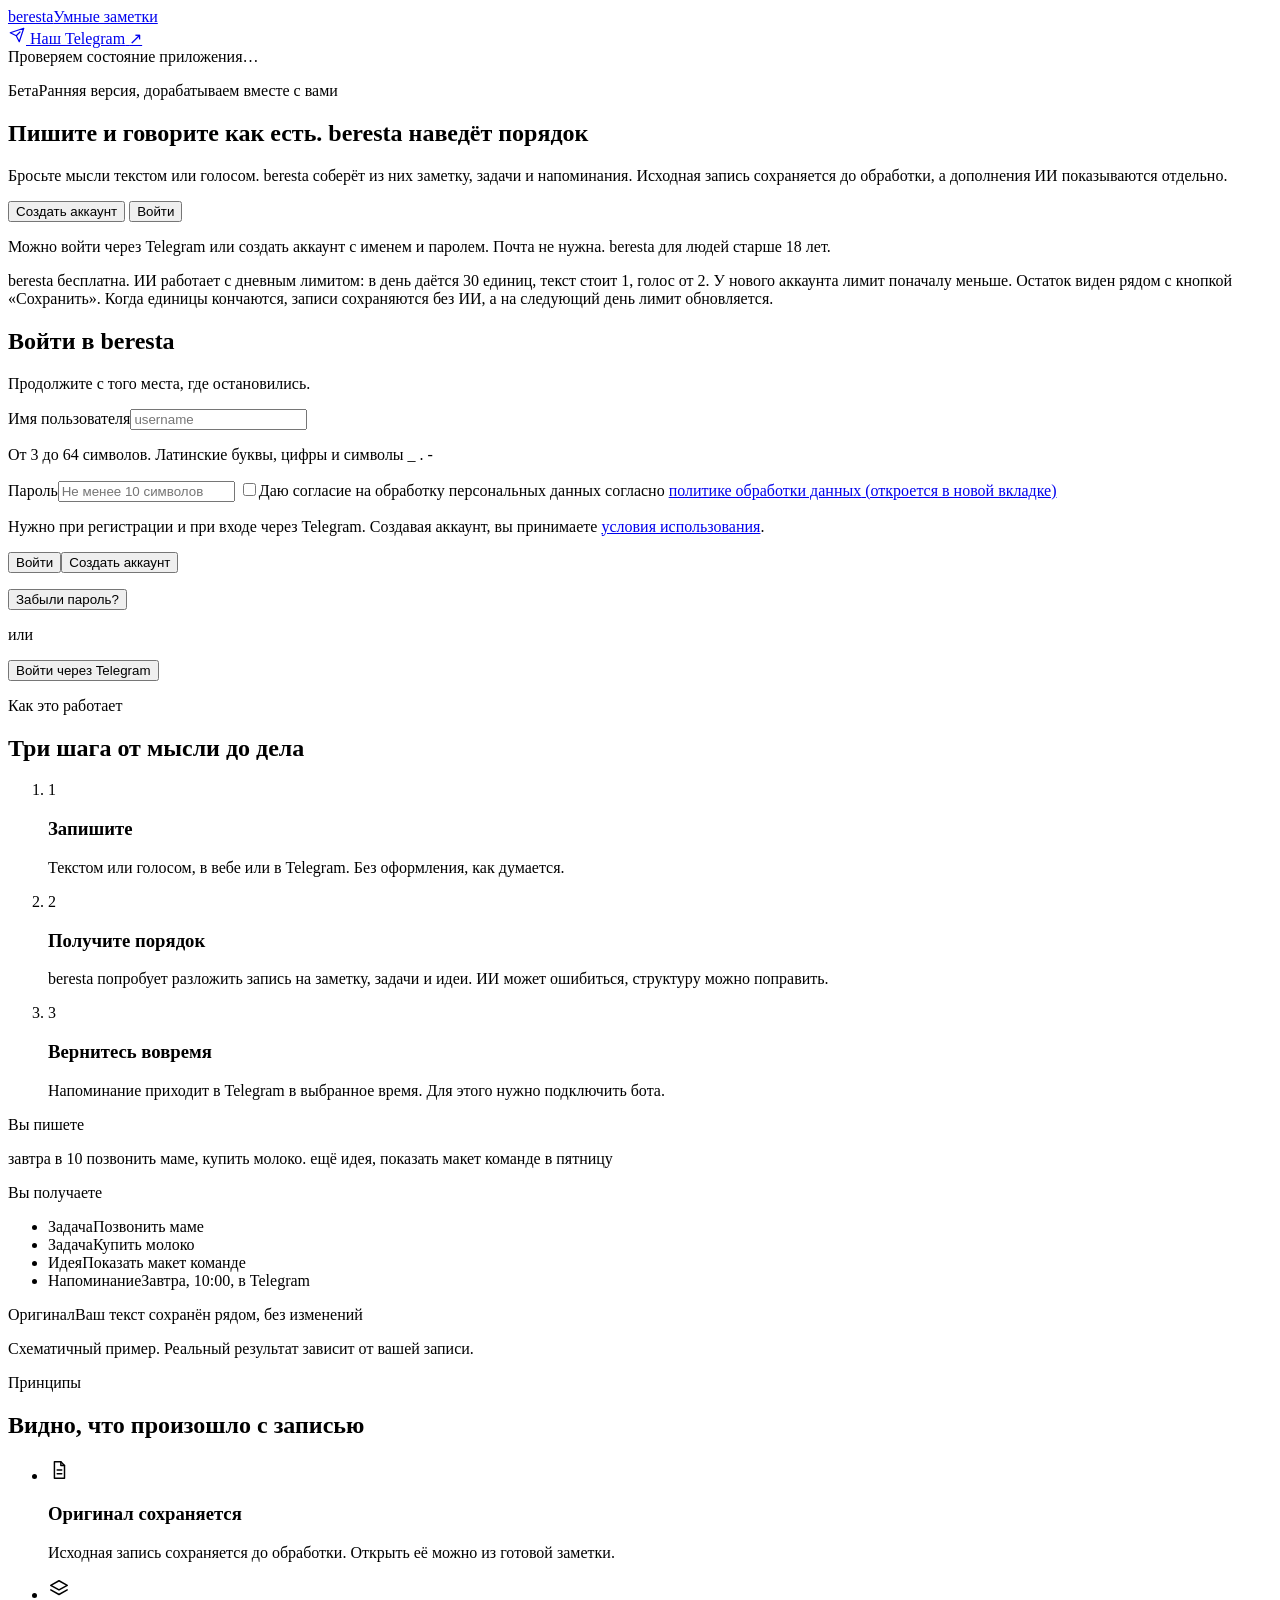
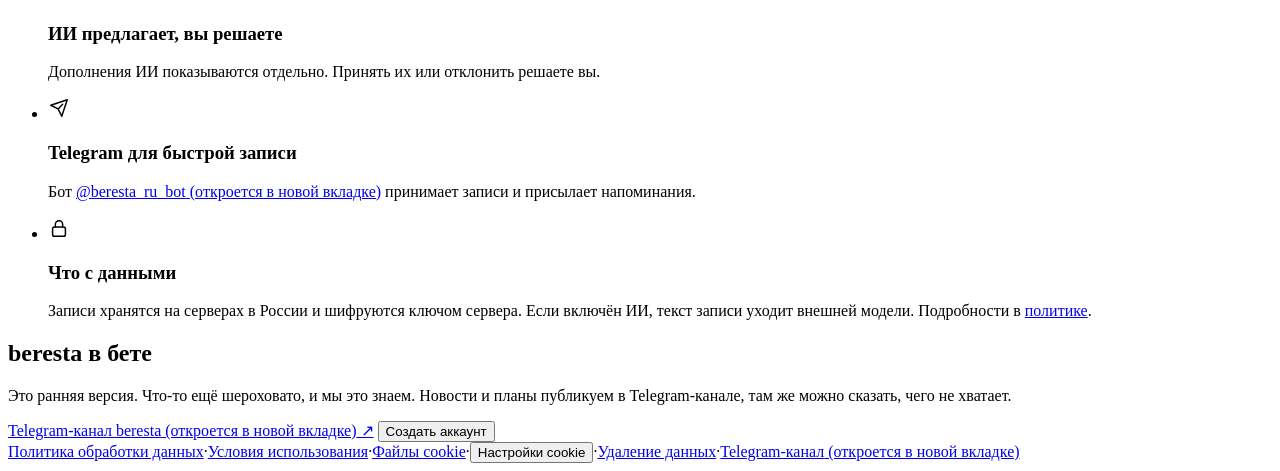
==== commit 9e796dbf: "Честные тексты, контраст WCAG AA и объяснение лимита ИИ Смягчены непроверяемые обещания на лендинге " ====
--- a/app/static/index.html
+++ b/app/static/index.html
@@ -8,6 +8,7 @@
   <link rel="stylesheet" href="/static/structure.css">
   <link rel="stylesheet" href="/static/audio.css">
   <link rel="stylesheet" href="/static/reminders.css">
+  <script src="/static/cookie-consent.js" defer=""></script>
   <script src="/static/reminders.js" defer=""></script>
   <script src="/static/app.js" defer=""></script>
   <script src="/static/telegram-link.js" defer=""></script>
@@ -17,7 +18,7 @@
 <link rel="stylesheet" href="/static/workspace.css"><script src="/static/workspace.js" defer=""></script>
   <link rel="stylesheet" href="/static/landing.css"><link rel="stylesheet" href="/static/onboarding.css"><link rel="stylesheet" href="/static/polish.css"><link rel="stylesheet" href="/static/note.css"><link rel="stylesheet" href="/static/app-polish.css">
   <script src="/static/landing.js" defer=""></script><script src="/static/onboarding.js" defer=""></script>
-  <link rel="stylesheet" href="/static/brain.css"><script src="/static/brain.js" defer=""></script><link rel="stylesheet" href="/static/focus.css"><script src="/static/focus.js" defer=""></script></head>
+  <link rel="stylesheet" href="/static/brain.css"><script src="/static/brain.js" defer=""></script><link rel="stylesheet" href="/static/focus.css"><script src="/static/focus.js" defer=""></script><link rel="stylesheet" href="/static/cookie-consent.css"></head>
 <body>
   <header>
     <a href="/" class="brand">beresta<span>Умные заметки</span></a>
@@ -31,7 +32,7 @@
     </div>
   </header>
   <div id="mode" class="banner">Проверяем состояние приложения…</div>
-  <div id="policy-banner" class="notice-bar" role="region" aria-label="Политика конфиденциальности" hidden><p>Мы обновили политике обработки данных. <a href="/privacy" target="_blank" rel="noopener noreferrer">Прочитать<span class="sr-only"> (откроется в новой вкладке)</span></a></p><button id="policy-accept" type="button">Принимаю</button></div>
+  <div id="policy-banner" class="notice-bar" role="region" aria-label="Политика конфиденциальности" hidden><p>Мы обновили политику обработки данных. <a href="/privacy" target="_blank" rel="noopener noreferrer">Прочитать<span class="sr-only"> (откроется в новой вкладке)</span></a>. Если не согласны, можно выйти и <a href="/data-deletion" target="_blank" rel="noopener noreferrer">запросить удаление данных<span class="sr-only"> (откроется в новой вкладке)</span></a>.</p><button id="policy-accept" type="button">Принимаю</button></div>
   <div id="deletion-banner" class="notice-bar" role="region" aria-label="Запрос на удаление аккаунта" hidden><p>Вы попросили удалить аккаунт. Оператор обработает запрос вручную в срок, предусмотренный законом. Подробности на странице «Удаление данных».</p><button id="deletion-cancel" type="button" class="secondary">Отменить запрос</button></div>
   <p id="message" role="status" aria-live="polite"></p>
   <main>
@@ -40,12 +41,13 @@
         <div class="landing-hero">
           <p class="landing-badge"><span>Бета</span>Ранняя версия, дорабатываем вместе с вами</p>
           <h1 id="landing-title">Пишите и говорите как есть. beresta наведёт порядок</h1>
-          <p class="landing-lead">Бросьте мысли текстом или голосом. beresta соберёт из них заметку, задачи и напоминания. Исходная запись всегда остаётся у вас, а дополнения ИИ показываются отдельно.</p>
+          <p class="landing-lead">Бросьте мысли текстом или голосом. beresta соберёт из них заметку, задачи и напоминания. Исходная запись сохраняется до обработки, а дополнения ИИ показываются отдельно.</p>
           <div class="landing-cta">
             <button type="button" id="landing-register" class="cta-primary">Создать аккаунт</button>
             <button type="button" id="landing-login" class="cta-quiet">Войти</button>
           </div>
-          <p class="landing-note">Можно войти через Telegram или создать аккаунт с именем и паролем. Почта не нужна.</p>
+          <p class="landing-note">Можно войти через Telegram или создать аккаунт с именем и паролем. Почта не нужна. beresta для людей старше 18 лет.</p>
+          <p class="landing-note" id="landing-ai-allowance">beresta бесплатна. ИИ работает с дневным лимитом: в день даётся 30 единиц, текст стоит 1, голос от 2. У нового аккаунта лимит поначалу меньше. Остаток виден рядом с кнопкой «Сохранить». Когда единицы кончаются, записи сохраняются без ИИ, а на следующий день лимит обновляется.</p>
         </div>
         <div class="auth-card" id="auth-card">
           <h2 id="auth-title">Войти в beresta</h2>
@@ -54,9 +56,8 @@
             <label for="login">Имя пользователя</label><input id="login" name="username" autocomplete="username" required="" minlength="3" maxlength="64" pattern="[A-Za-z0-9_.\-]+" placeholder="username" aria-describedby="username-hint">
             <p id="username-hint" class="field-hint">От 3 до 64 символов. Латинские буквы, цифры и символы _ . -</p>
             <label for="password">Пароль</label><input id="password" name="password" type="password" autocomplete="current-password" required="" minlength="10" maxlength="128" placeholder="Не менее 10 символов">
-            <label class="consent" for="confirm-age"><input id="confirm-age" type="checkbox"><span>Мне исполнилось 18 лет</span></label>
-            <label class="consent" for="accept-policy"><input id="accept-policy" type="checkbox" data-policy-version="2026-10-11"><span>Даю согласие на обработку персональных данных согласно <a href="/privacy" target="_blank" rel="noopener noreferrer">политике обработки данных<span class="sr-only"> (откроется в новой вкладке)</span></a></span></label>
-            <p id="consent-hint" class="field-hint">Обе отметки нужны при регистрации и при входе через Telegram. Создавая аккаунт, вы принимаете <a href="/terms" target="_blank" rel="noopener noreferrer">условия использования</a>.</p>
+            <label class="consent" for="accept-policy"><input id="accept-policy" type="checkbox" data-policy-version="2026-10-12"><span>Даю согласие на обработку персональных данных согласно <a href="/privacy" target="_blank" rel="noopener noreferrer">политике обработки данных<span class="sr-only"> (откроется в новой вкладке)</span></a></span></label>
+            <p id="consent-hint" class="field-hint">Нужно при регистрации и при входе через Telegram. Создавая аккаунт, вы принимаете <a href="/terms" target="_blank" rel="noopener noreferrer">условия использования</a>.</p>
             <div class="actions"><button type="submit" value="login">Войти</button><button type="submit" value="register" class="secondary">Создать аккаунт</button></div>
             <p class="auth-extra"><button type="button" id="forgot-password" class="text-link">Забыли пароль?</button><button type="button" id="email-login" class="text-link" hidden>Войти по почте</button></p>
             <div class="auth-alt">
@@ -64,7 +65,7 @@
               <button type="button" id="tg-login" class="telegram-login">Войти через Telegram</button>
               <div id="tg-login-box" class="tg-login-box" hidden>
                 <a id="tg-login-link" class="button-link" href="https://t.me/" target="_blank" rel="noopener noreferrer">Открыть Telegram<span class="sr-only"> (откроется в новой вкладке)</span></a>
-                <p id="tg-login-hint" class="field-hint">Откройте Telegram, нажмите «Запустить», затем «Да, это я». Вход завершится здесь сам.</p>
+                <p id="tg-login-hint" class="field-hint">Нажмите «Запустить» в боте. Вход завершится здесь сам.</p>
                 <p id="tg-login-status" class="field-hint" role="status" aria-live="polite"></p>
                 <button type="button" id="tg-login-cancel" class="quiet">Отмена</button>
               </div>
@@ -79,8 +80,8 @@
         <h2 id="how-title">Три шага от мысли до дела</h2>
         <ol class="steps">
           <li><span class="step-number" aria-hidden="true">1</span><h3>Запишите</h3><p>Текстом или голосом, в вебе или в Telegram. Без оформления, как думается.</p></li>
-          <li><span class="step-number" aria-hidden="true">2</span><h3>Получите порядок</h3><p>beresta разложит запись на заметку, задачи и идеи. Структуру можно поправить.</p></li>
-          <li><span class="step-number" aria-hidden="true">3</span><h3>Вернитесь вовремя</h3><p>Напоминание придёт в Telegram в нужное время.</p></li>
+          <li><span class="step-number" aria-hidden="true">2</span><h3>Получите порядок</h3><p>beresta попробует разложить запись на заметку, задачи и идеи. ИИ может ошибиться, структуру можно поправить.</p></li>
+          <li><span class="step-number" aria-hidden="true">3</span><h3>Вернитесь вовремя</h3><p>Напоминание приходит в Telegram в выбранное время. Для этого нужно подключить бота.</p></li>
         </ol>
         <div class="sample" role="group" aria-label="Пример: что вы пишете и что получаете">
           <div class="sample-in">
@@ -103,12 +104,12 @@
       </section>
       <section class="landing-section" aria-labelledby="values-title">
         <p class="landing-kicker">Принципы</p>
-        <h2 id="values-title">Вы всегда понимаете, что произошло с записью</h2>
+        <h2 id="values-title">Видно, что произошло с записью</h2>
         <ul class="values">
-          <li><span class="value-icon"><svg viewBox="0 0 24 24" width="22" height="22" aria-hidden="true" focusable="false" fill="none" stroke="currentColor" stroke-width="1.6" stroke-linecap="round" stroke-linejoin="round"><path d="M7 3h7l4 4v14H7z"/><path d="M14 3v4h4M10 12h5M10 16h5"/></svg></span><h3>Оригинал всегда рядом</h3><p>Исходная запись сохраняется до обработки. Открыть её можно в любой момент.</p></li>
-          <li><span class="value-icon"><svg viewBox="0 0 24 24" width="22" height="22" aria-hidden="true" focusable="false" fill="none" stroke="currentColor" stroke-width="1.6" stroke-linecap="round" stroke-linejoin="round"><path d="m12 3 9 5-9 5-9-5z"/><path d="m3 13 9 5 9-5"/></svg></span><h3>ИИ не переписывает молча</h3><p>Дополнения ИИ показываются отдельно. Принять их или отклонить решаете вы.</p></li>
+          <li><span class="value-icon"><svg viewBox="0 0 24 24" width="22" height="22" aria-hidden="true" focusable="false" fill="none" stroke="currentColor" stroke-width="1.6" stroke-linecap="round" stroke-linejoin="round"><path d="M7 3h7l4 4v14H7z"/><path d="M14 3v4h4M10 12h5M10 16h5"/></svg></span><h3>Оригинал сохраняется</h3><p>Исходная запись сохраняется до обработки. Открыть её можно из готовой заметки.</p></li>
+          <li><span class="value-icon"><svg viewBox="0 0 24 24" width="22" height="22" aria-hidden="true" focusable="false" fill="none" stroke="currentColor" stroke-width="1.6" stroke-linecap="round" stroke-linejoin="round"><path d="m12 3 9 5-9 5-9-5z"/><path d="m3 13 9 5 9-5"/></svg></span><h3>ИИ предлагает, вы решаете</h3><p>Дополнения ИИ показываются отдельно. Принять их или отклонить решаете вы.</p></li>
           <li><span class="value-icon"><svg viewBox="0 0 24 24" width="22" height="22" aria-hidden="true" focusable="false" fill="none" stroke="currentColor" stroke-width="1.6" stroke-linecap="round" stroke-linejoin="round"><path d="m21 3-6 18-4-8-8-4 18-6Zm-10 10 5-5"/></svg></span><h3>Telegram для быстрой записи</h3><p>Бот <a href="https://t.me/beresta_ru_bot" target="_blank" rel="noopener noreferrer">@beresta_ru_bot<span class="sr-only"> (откроется в новой вкладке)</span></a> принимает записи и присылает напоминания.</p></li>
-          <li><span class="value-icon"><svg viewBox="0 0 24 24" width="22" height="22" aria-hidden="true" focusable="false" fill="none" stroke="currentColor" stroke-width="1.6" stroke-linecap="round" stroke-linejoin="round"><rect x="5" y="11" width="14" height="10" rx="2"/><path d="M8 11V8a4 4 0 0 1 8 0v3"/></svg></span><h3>Приватность</h3><p>Ваши записи видите только вы.</p></li>
+          <li><span class="value-icon"><svg viewBox="0 0 24 24" width="22" height="22" aria-hidden="true" focusable="false" fill="none" stroke="currentColor" stroke-width="1.6" stroke-linecap="round" stroke-linejoin="round"><rect x="5" y="11" width="14" height="10" rx="2"/><path d="M8 11V8a4 4 0 0 1 8 0v3"/></svg></span><h3>Что с данными</h3><p>Записи хранятся на серверах в России и шифруются ключом сервера. Если включён ИИ, текст записи уходит внешней модели. Подробности в <a href="/privacy">политике</a>.</p></li>
         </ul>
       </section>
       <section class="landing-section landing-beta" aria-labelledby="beta-title">
@@ -119,9 +120,9 @@
           <button type="button" id="landing-register-bottom" class="cta-primary">Создать аккаунт</button>
         </div>
       </section>
-      <footer class="landing-footer" id="landing-footer"><a href="/privacy">Политика обработки данных</a><span aria-hidden="true">·</span><a href="/terms">Условия использования</a><span aria-hidden="true">·</span><a href="/data-deletion">Удаление данных</a><span aria-hidden="true">·</span><a href="https://t.me/beresta_app" target="_blank" rel="noopener noreferrer">Telegram-канал<span class="sr-only"> (откроется в новой вкладке)</span></a></footer>
+      <footer class="landing-footer" id="landing-footer"><a href="/privacy">Политика обработки данных</a><span aria-hidden="true">·</span><a href="/terms">Условия использования</a><span aria-hidden="true">·</span><a href="/cookies">Файлы cookie</a><span aria-hidden="true">·</span><button type="button" class="cookie-settings-link quiet" data-cookie-settings>Настройки cookie</button><span aria-hidden="true">·</span><a href="/data-deletion">Удаление данных</a><span aria-hidden="true">·</span><a href="https://t.me/beresta_app" target="_blank" rel="noopener noreferrer">Telegram-канал<span class="sr-only"> (откроется в новой вкладке)</span></a></footer>
     </section>
-    <div id="workspace" class="workspace" hidden=""><button id="mobile-library-toggle" type="button" aria-expanded="false" aria-controls="library-column">Все заметки</button><aside class="workspace-nav"><button id="new-note" class="secondary">+ Новая запись</button><div class="nav-views" role="group" aria-label="Разделы"><button type="button" id="nav-overview" class="category-button" data-brain-view="overview" aria-pressed="false">Обзор</button><button type="button" id="nav-assistant" class="category-button" data-brain-view="assistant" aria-pressed="false">Помощник</button></div><h2 id="category-nav-title">Категории</h2><div class="nav-row"><div id="category-navigation" class="category-navigation" role="group" aria-labelledby="category-nav-title"></div><button type="button" id="nav-more" class="nav-more" aria-haspopup="true" aria-expanded="false" aria-controls="nav-menu" aria-label="Ещё" title="Ещё"><svg viewBox="0 0 24 24" width="18" height="18" aria-hidden="true" focusable="false"><path d="M5 12h.01M12 12h.01M19 12h.01" fill="none" stroke="currentColor" stroke-width="3" stroke-linecap="round"/></svg></button><div id="nav-menu" class="nav-menu"><button type="button" class="nav-action" id="manage-categories">Управлять категориями</button><div class="nav-bottom"><button type="button" id="open-telegram" class="nav-action">Подключить Telegram</button><button type="button" id="open-feedback" class="nav-action">Сообщить об ошибке</button><a id="open-privacy" class="nav-action" href="/privacy" target="_blank" rel="noopener noreferrer">Политика обработки данных</a><a class="nav-action" href="/terms" target="_blank" rel="noopener noreferrer">Условия использования</a><a class="nav-action" href="/data-deletion" target="_blank" rel="noopener noreferrer">Запрос на удаление данных</a><button type="button" id="open-delete" class="nav-action">Запросить удаление</button></div></div></div></aside><section class="library-column" id="library-column"><div class="library-heading"><h2 id="library-title">Все заметки</h2></div><form id="search-form" role="search"><label for="search-query" class="sr-only">Поиск по заметкам</label><div class="search-field"><svg class="search-icon" viewBox="0 0 24 24" width="16" height="16" aria-hidden="true" focusable="false"><path d="M10.5 18a7.5 7.5 0 1 1 0-15 7.5 7.5 0 0 1 0 15Zm5.5-2 5 5" fill="none" stroke="currentColor" stroke-width="1.8" stroke-linecap="round" stroke-linejoin="round"/></svg><input id="search-query" type="search" maxlength="200" placeholder="Поиск по заметкам" autocomplete="off"><button id="clear-search" type="button" class="search-clear" aria-label="Очистить поиск" title="Очистить поиск" hidden>×</button></div><label for="category-filter" hidden="">Категория</label><select id="category-filter" hidden=""><option value="">Все категории</option><option value="none">Без категории</option></select><button type="submit" class="sr-only">Найти</button></form><div id="source-filter" class="source-filter" role="group" aria-label="Источник записи"><button type="button" data-source="" aria-pressed="true">Все</button><button type="button" data-source="telegram" aria-pressed="false">Telegram</button><button type="button" data-source="voice" aria-pressed="false">Голос</button><button type="button" data-source="text" aria-pressed="false">Текст</button></div><nav id="notes" aria-label="Заметки"></nav><button id="more-notes" class="quiet" hidden="">Показать ещё</button></section><div class="editor-column">
+    <div id="workspace" class="workspace" hidden=""><button id="mobile-library-toggle" type="button" aria-expanded="false" aria-controls="library-column">Все заметки</button><aside class="workspace-nav"><button id="new-note" class="secondary">+ Новая запись</button><div class="nav-views" role="group" aria-label="Разделы"><button type="button" id="nav-overview" class="category-button" data-brain-view="overview" aria-pressed="false">Обзор</button><button type="button" id="nav-assistant" class="category-button" data-brain-view="assistant" aria-pressed="false">Помощник</button></div><h2 id="category-nav-title">Категории</h2><div class="nav-row"><div id="category-navigation" class="category-navigation" role="group" aria-labelledby="category-nav-title"></div><button type="button" id="nav-more" class="nav-more" aria-haspopup="true" aria-expanded="false" aria-controls="nav-menu" aria-label="Ещё" title="Ещё"><svg viewBox="0 0 24 24" width="18" height="18" aria-hidden="true" focusable="false"><path d="M5 12h.01M12 12h.01M19 12h.01" fill="none" stroke="currentColor" stroke-width="3" stroke-linecap="round"/></svg></button><div id="nav-menu" class="nav-menu"><button type="button" class="nav-action" id="manage-categories">Управлять категориями</button><div class="nav-bottom"><button type="button" id="open-telegram" class="nav-action">Подключить Telegram</button><button type="button" id="open-feedback" class="nav-action">Сообщить об ошибке</button><a id="open-privacy" class="nav-action" href="/privacy" target="_blank" rel="noopener noreferrer">Политика обработки данных</a><a class="nav-action" href="/terms" target="_blank" rel="noopener noreferrer">Условия использования</a><a class="nav-action" href="/cookies" target="_blank" rel="noopener noreferrer">Файлы cookie</a><button type="button" class="nav-action" id="open-cookie-settings" data-cookie-settings>Настройки cookie</button><a class="nav-action" href="/data-deletion" target="_blank" rel="noopener noreferrer">Запрос на удаление данных</a><button type="button" id="open-delete" class="nav-action">Запросить удаление</button></div></div></div></aside><section class="library-column" id="library-column"><div class="library-heading"><h2 id="library-title">Все заметки</h2></div><form id="search-form" role="search"><label for="search-query" class="sr-only">Поиск по заметкам</label><div class="search-field"><svg class="search-icon" viewBox="0 0 24 24" width="16" height="16" aria-hidden="true" focusable="false"><path d="M10.5 18a7.5 7.5 0 1 1 0-15 7.5 7.5 0 0 1 0 15Zm5.5-2 5 5" fill="none" stroke="currentColor" stroke-width="1.8" stroke-linecap="round" stroke-linejoin="round"/></svg><input id="search-query" type="search" maxlength="200" placeholder="Поиск по заметкам" autocomplete="off"><button id="clear-search" type="button" class="search-clear" aria-label="Очистить поиск" title="Очистить поиск" hidden>×</button></div><label for="category-filter" hidden="">Категория</label><select id="category-filter" hidden=""><option value="">Все категории</option><option value="none">Без категории</option></select><button type="submit" class="sr-only">Найти</button></form><div id="source-filter" class="source-filter" role="group" aria-label="Источник записи"><button type="button" data-source="" aria-pressed="true">Все</button><button type="button" data-source="telegram" aria-pressed="false">Telegram</button><button type="button" data-source="voice" aria-pressed="false">Голос</button><button type="button" data-source="text" aria-pressed="false">Текст</button></div><nav id="notes" aria-label="Заметки"></nav><button id="more-notes" class="quiet" hidden="">Показать ещё</button></section><div class="editor-column">
         <section id="capture-card" class="card">
           <div class="note-top"><h1>Новая запись</h1><div id="capture-tools" class="tools" role="group" aria-label="Дополнительно"><div class="tool" data-tool="voice"><button type="button" class="tool-btn quiet" id="tool-voice" data-tool-btn="voice" aria-label="Голос" data-tip="Голос" aria-haspopup="dialog" aria-expanded="false" aria-controls="pop-voice"><svg viewBox="0 0 24 24" width="20" height="20" aria-hidden="true" focusable="false"><path d="M12 3a3 3 0 0 0-3 3v5a3 3 0 0 0 6 0V6a3 3 0 0 0-3-3ZM6 11a6 6 0 0 0 12 0M12 17v4" fill="none" stroke="currentColor" stroke-width="1.7" stroke-linecap="round" stroke-linejoin="round"/></svg></button><div class="tool-pop" id="pop-voice" role="dialog" aria-label="Голос" tabindex="-1" hidden><div class="pop-head"><span class="pop-title">Голос</span><button type="button" class="pop-close quiet" aria-label="Закрыть окно">×</button></div><div class="pop-body"><section id="capture-audio" class="capture-view"><p class="muted">Ogg/Opus, WebM/Opus или WAV/PCM. До 3 минут и 10 МиБ. Файл сохраняется до обработки.</p><form id="audio-form">
               <label for="audio-file">Аудиофайл</label><input id="audio-file" type="file" accept=".ogg,.oga,.webm,.wav,audio/ogg,audio/webm,audio/wav">
@@ -132,6 +133,7 @@
               <div class="actions"><button id="audio-submit" type="submit" disabled="">Загрузить аудио</button><button id="audio-clear" type="button" class="quiet" disabled="">Убрать файл</button></div>
             </form></section></div></div></div><div class="tool" data-tool="import"><button type="button" class="tool-btn quiet" id="tool-import" data-tool-btn="import" aria-label="Импорт" data-tip="Импорт" aria-haspopup="dialog" aria-expanded="false" aria-controls="pop-import"><svg viewBox="0 0 24 24" width="20" height="20" aria-hidden="true" focusable="false"><path d="M12 16V4M7 9l5-5 5 5M4 16v4h16v-4" fill="none" stroke="currentColor" stroke-width="1.7" stroke-linecap="round" stroke-linejoin="round"/></svg></button><div class="tool-pop" id="pop-import" role="dialog" aria-label="Импорт" tabindex="-1" hidden><div class="pop-head"><span class="pop-title">Импорт</span><button type="button" class="pop-close quiet" aria-label="Закрыть окно">×</button></div><div class="pop-body"><section id="capture-import" class="capture-view"><p class="muted">Текст из файла .txt или .md попадёт в поле записи. Не больше 12000 знаков.</p><label for="import-file">Файл .txt или .md</label><input id="import-file" type="file" accept=".txt,.md,text/plain,text/markdown"><div class="actions"><button id="import-paste" type="button" class="secondary">Вставить из буфера</button></div><p id="import-status" class="muted" role="status" aria-live="polite"></p></section></div></div></div><div class="tool" data-tool="jobs"><button type="button" class="tool-btn quiet" id="tool-jobs" data-tool-btn="jobs" aria-label="История" data-tip="История" aria-haspopup="dialog" aria-expanded="false" aria-controls="pop-jobs"><svg viewBox="0 0 24 24" width="20" height="20" aria-hidden="true" focusable="false"><path d="M12 7v5l3 2M4 12a8 8 0 1 0 2.4-5.7M4 4v4h4" fill="none" stroke="currentColor" stroke-width="1.7" stroke-linecap="round" stroke-linejoin="round"/></svg></button><div class="tool-pop" id="pop-jobs" role="dialog" aria-label="История" tabindex="-1" hidden><div class="pop-head"><span class="pop-title">История</span><button type="button" class="pop-close quiet" aria-label="Закрыть окно">×</button></div><div class="pop-body"><section id="capture-jobs" class="capture-view"><div id="jobs"></div></section></div></div></div></div></div>
           <form id="capture-form" class="capture-view"><label for="thought" class="sr-only">Ваши мысли</label><textarea id="thought" rows="9" maxlength="12000" required="" placeholder="Идея, задача, план на завтра…"></textarea><div class="capture-options"><label class="switch" id="ai-switch-label" for="ai-switch"><input id="ai-switch" type="checkbox" role="switch" checked><span class="switch-track" aria-hidden="true"></span><span class="switch-text">Разобрать с ИИ</span></label><select id="processing-mode" hidden aria-hidden="true" tabindex="-1"><option value="ai">Структурировать с ИИ</option><option value="manual">Сохранить без ИИ</option></select><p id="ai-limit-counter" class="muted ai-limit-counter" hidden=""><span id="ai-limit-count"></span><span id="ai-limit-cost" class="ai-limit-cost"></span></p></div>
+          <p id="ai-privacy-note" class="muted ai-privacy-note">С ИИ текст записи уходит внешней модели. Выключите переключатель, и запись останется только у нас.</p>
           <p id="ai-limit-note" class="muted ai-limit-note" hidden=""><span id="ai-limit-text" role="status"></span> <span id="ai-limit-wait"></span> <span id="ai-limit-tail"></span></p><div class="actions"><button id="capture-submit" type="submit">Сохранить</button><span class="key-hint" aria-hidden="true">Ctrl+Enter</span><button id="example" type="button" class="text-button">Попробовать пример</button></div></form>
           <p id="job-status" aria-live="polite"></p>
         </section>
@@ -144,7 +146,7 @@
         </section>
         <section id="assistant-card" class="card brain-view" hidden aria-labelledby="assistant-title">
           <h1 id="assistant-title">Помощник</h1>
-          <p class="br-lead">Отвечает по вашим заметкам и ничего не выдумывает. Сами заметки он не меняет.</p>
+          <p class="br-lead">Отвечает по вашим заметкам. ИИ может ошибаться, поэтому важное проверяйте. Сами заметки помощник не меняет.</p>
           <section class="br-block" aria-labelledby="ask-title">
             <h2 id="ask-title">Спросить свои заметки</h2>
             <form id="ask-form">
@@ -166,7 +168,7 @@
             </div>
             <p id="rec-disabled" class="br-off" hidden>Рекомендации выключены. Включите переключатель выше, и помощник предложит следующие шаги по вашим заметкам.</p>
             <div id="rec-on">
-              <p class="muted br-hint">Смотрит заметки за 30 дней, открытые задачи и идеи. Предлагает до пяти шагов.</p>
+              <p class="muted br-hint">Смотрит заметки за 30 дней, открытые задачи и идеи. Предлагает до пяти шагов. Работает только когда вы нажимаете кнопку, сам ничего не отправляет.</p>
               <div class="actions"><button id="rec-run" type="button">Получить рекомендации</button></div>
               <p id="rec-cost" class="br-cost muted"></p>
               <p id="rec-status" class="br-status" role="status" aria-live="polite"></p>
@@ -254,7 +256,6 @@
       <label for="email-auth-address">Почта</label><input id="email-auth-address" type="email" maxlength="254" autocomplete="email" required>
       <label for="email-auth-password">Пароль</label><input id="email-auth-password" type="password" minlength="10" maxlength="128" autocomplete="new-password" required>
       <label id="email-auth-consent-label" class="consent" for="email-auth-consent"><input id="email-auth-consent" type="checkbox"><span>Даю согласие на обработку персональных данных согласно <a href="/privacy" target="_blank" rel="noopener noreferrer">политике обработки данных</a></span></label>
-      <label id="email-auth-age-label" class="consent" for="email-auth-age"><input id="email-auth-age" type="checkbox"><span>Мне исполнилось 18 лет</span></label>
       <p class="field-hint">Создавая аккаунт, вы принимаете <a href="/terms" target="_blank" rel="noopener noreferrer">условия использования</a>.</p>
       <button id="email-auth-send" type="submit">Получить код</button>
       <button id="email-auth-recover" type="button" class="quiet" hidden>Восстановить пароль по почте</button>
@@ -271,4 +272,4 @@
   <div id="pop-scrim" class="pop-scrim" hidden></div>
 
 
-<dialog id="reset-dialog" class="utility-dialog" aria-labelledby="reset-dialog-title"><div class="dialog-heading"><h2 id="reset-dialog-title">Новый пароль</h2><button type="button" data-close-dialog="" aria-label="Закрыть">×</button></div><p>Придумайте новый пароль. После сохранения войдите с ним. Остальные входы в аккаунт будут завершены.</p><form id="reset-form" novalidate=""><label for="reset-password">Новый пароль</label><input id="reset-password" type="password" autocomplete="new-password" minlength="10" maxlength="128" required="" placeholder="Не менее 10 символов"><label for="reset-password2">Ещё раз</label><input id="reset-password2" type="password" autocomplete="new-password" minlength="10" maxlength="128" required=""><div class="actions"><button id="reset-submit" type="submit">Сохранить пароль</button></div><p id="reset-status" role="status" aria-live="polite"></p></form></dialog><dialog id="delete-dialog" class="utility-dialog" aria-labelledby="delete-dialog-title"><div class="dialog-heading"><h2 id="delete-dialog-title">Запросить удаление аккаунта</h2><button type="button" data-close-dialog="" aria-label="Закрыть">×</button></div><p>Мы отметим аккаунт к удалению и выйдем из него. Оператор обработает запрос вручную. Отметка запроса сама по себе не удаляет данные. Срок зависит от основания обращения и требований закона. <a href="/data-deletion" target="_blank" rel="noopener noreferrer">Подробнее об удалении данных</a>.</p><form id="delete-form" novalidate=""><label for="delete-password">Подтвердите паролем</label><input id="delete-password" type="password" autocomplete="current-password" maxlength="128"><div class="actions"><button id="delete-submit" type="submit" class="danger">Отправить запрос</button></div></form><div class="delete-telegram"><p class="muted">Если пароля нет или вы входили через Telegram, подтвердите удаление в боте.</p><button id="delete-telegram-start" type="button" class="secondary">Подтвердить через Telegram</button><div id="delete-telegram-box" hidden=""><a id="delete-telegram-link" class="button-link" href="https://t.me/" target="_blank" rel="noopener noreferrer">Открыть Telegram<span class="sr-only"> (откроется в новой вкладке)</span></a></div></div><p id="delete-status" role="status" aria-live="polite"></p></dialog><dialog id="category-dialog" class="utility-dialog" aria-labelledby="category-dialog-title"><div class="dialog-heading"><h2 id="category-dialog-title">Категории</h2><button type="button" data-close-dialog="" aria-label="Закрыть">×</button></div><form id="category-form"><label for="category-name">Новая категория</label><input id="category-name" maxlength="100" required=""><button type="submit" class="secondary">Добавить</button></form><div id="categories"></div></dialog><dialog id="telegram-dialog" class="utility-dialog" aria-labelledby="telegram-dialog-title"><div class="dialog-heading"><h2 id="telegram-dialog-title">Подключение Telegram</h2><button type="button" data-close-dialog="" aria-label="Закрыть">×</button></div><details id="telegram-settings" open=""><summary>Связать Telegram</summary><p>Создайте код и отправьте вашему боту команду /start с этим кодом. Бот спросит, подключать ли этот Telegram. Нажмите «Да, подключить». Затем вернитесь сюда и подтвердите свой Telegram ID.</p><button id="link-code" type="button" class="secondary">Создать код на 10 минут</button><p id="telegram-code"></p><button id="refresh-links" type="button" class="quiet">Проверить запрос</button><div id="telegram-links"></div></details></dialog><dialog id="feedback-dialog" class="utility-dialog" aria-labelledby="feedback-dialog-title"><div class="dialog-heading"><h2 id="feedback-dialog-title">Обратная связь</h2><button type="button" data-close-dialog="" aria-label="Закрыть">×</button></div><p>Расскажите, что случилось или чего вам не хватает.</p><form id="feedback-form"><label for="feedback-kind">Тип обращения</label><select id="feedback-kind"><option value="bug">Ошибка</option><option value="idea">Предложение</option><option value="question">Вопрос</option><option value="other">Другое</option></select><label for="feedback-subject">Коротко о главном</label><input id="feedback-subject" maxlength="160" required="" placeholder="Например, не получается сохранить заметку"><label for="feedback-description">Описание</label><textarea id="feedback-description" rows="4" maxlength="5000" required="" placeholder="Что произошло? Чем мы можем помочь?"></textarea><div id="feedback-bug-fields"><label for="feedback-steps">Как повторить ошибку · необязательно</label><textarea id="feedback-steps" rows="3" maxlength="3000" placeholder="1. Открыл заметку…"></textarea><label for="feedback-expected">Что ожидали увидеть · необязательно</label><textarea id="feedback-expected" rows="2" maxlength="2000"></textarea></div><label for="feedback-contact">Контакт для ответа · необязательно</label><input id="feedback-contact" maxlength="200" placeholder="Email или @username в Telegram"><p class="muted">Обращение увидит только команда. Не отправляйте пароли, ключи и личное содержимое заметок. Мы не прикладываем записи автоматически.</p><p id="feedback-status" role="status"></p><div class="actions"><button id="feedback-submit" type="submit">Отправить обращение</button><button type="button" data-close-dialog="" class="quiet">Закрыть</button></div></form></dialog></body></html>
+<dialog id="reset-dialog" class="utility-dialog" aria-labelledby="reset-dialog-title"><div class="dialog-heading"><h2 id="reset-dialog-title">Новый пароль</h2><button type="button" data-close-dialog="" aria-label="Закрыть">×</button></div><p>Придумайте новый пароль. После сохранения войдите с ним. Остальные входы в аккаунт будут завершены.</p><form id="reset-form" novalidate=""><label for="reset-password">Новый пароль</label><input id="reset-password" type="password" autocomplete="new-password" minlength="10" maxlength="128" required="" placeholder="Не менее 10 символов"><label for="reset-password2">Ещё раз</label><input id="reset-password2" type="password" autocomplete="new-password" minlength="10" maxlength="128" required=""><div class="actions"><button id="reset-submit" type="submit">Сохранить пароль</button></div><p id="reset-status" role="status" aria-live="polite"></p></form></dialog><dialog id="delete-dialog" class="utility-dialog" aria-labelledby="delete-dialog-title"><div class="dialog-heading"><h2 id="delete-dialog-title">Запросить удаление аккаунта</h2><button type="button" data-close-dialog="" aria-label="Закрыть">×</button></div><p>Мы отметим аккаунт к удалению и выйдем из него. Оператор обработает запрос вручную. Отметка запроса сама по себе не удаляет данные. Срок зависит от основания обращения и требований закона. <a href="/data-deletion" target="_blank" rel="noopener noreferrer">Подробнее об удалении данных</a>.</p><form id="delete-form" novalidate=""><label for="delete-password">Подтвердите паролем</label><input id="delete-password" type="password" autocomplete="current-password" maxlength="128"><div class="actions"><button id="delete-submit" type="submit" class="danger">Отправить запрос</button></div></form><div class="delete-telegram"><p class="muted">Если пароля нет или вы входили через Telegram, подтвердите удаление в боте.</p><button id="delete-telegram-start" type="button" class="secondary">Подтвердить через Telegram</button><div id="delete-telegram-box" hidden=""><a id="delete-telegram-link" class="button-link" href="https://t.me/" target="_blank" rel="noopener noreferrer">Открыть Telegram<span class="sr-only"> (откроется в новой вкладке)</span></a></div></div><p id="delete-status" role="status" aria-live="polite"></p></dialog><dialog id="category-dialog" class="utility-dialog" aria-labelledby="category-dialog-title"><div class="dialog-heading"><h2 id="category-dialog-title">Категории</h2><button type="button" data-close-dialog="" aria-label="Закрыть">×</button></div><form id="category-form"><label for="category-name">Новая категория</label><input id="category-name" maxlength="100" required=""><button type="submit" class="secondary">Добавить</button></form><div id="categories"></div></dialog><dialog id="telegram-dialog" class="utility-dialog" aria-labelledby="telegram-dialog-title"><div class="dialog-heading"><h2 id="telegram-dialog-title">Подключение Telegram</h2><button type="button" data-close-dialog="" aria-label="Закрыть">×</button></div><details id="telegram-settings" open=""><summary>Связать Telegram</summary><p>Создайте код и отправьте вашему боту команду /start с этим кодом. Затем вернитесь сюда и подтвердите свой Telegram ID.</p><button id="link-code" type="button" class="secondary">Создать код на 10 минут</button><p id="telegram-code"></p><button id="refresh-links" type="button" class="quiet">Проверить запрос</button><div id="telegram-links"></div></details></dialog><dialog id="feedback-dialog" class="utility-dialog" aria-labelledby="feedback-dialog-title"><div class="dialog-heading"><h2 id="feedback-dialog-title">Обратная связь</h2><button type="button" data-close-dialog="" aria-label="Закрыть">×</button></div><p>Расскажите, что случилось или чего вам не хватает.</p><form id="feedback-form"><label for="feedback-kind">Тип обращения</label><select id="feedback-kind"><option value="bug">Ошибка</option><option value="idea">Предложение</option><option value="question">Вопрос</option><option value="other">Другое</option></select><label for="feedback-subject">Коротко о главном</label><input id="feedback-subject" maxlength="160" required="" placeholder="Например, не получается сохранить заметку"><label for="feedback-description">Описание</label><textarea id="feedback-description" rows="4" maxlength="5000" required="" placeholder="Что произошло? Чем мы можем помочь?"></textarea><div id="feedback-bug-fields"><label for="feedback-steps">Как повторить ошибку · необязательно</label><textarea id="feedback-steps" rows="3" maxlength="3000" placeholder="1. Открыл заметку…"></textarea><label for="feedback-expected">Что ожидали увидеть · необязательно</label><textarea id="feedback-expected" rows="2" maxlength="2000"></textarea></div><label for="feedback-contact">Контакт для ответа · необязательно</label><input id="feedback-contact" maxlength="200" placeholder="Email или @username в Telegram"><p class="muted">Обращение увидит только команда. Не отправляйте пароли, ключи и личное содержимое заметок. Мы не прикладываем записи автоматически.</p><p id="feedback-status" role="status"></p><div class="actions"><button id="feedback-submit" type="submit">Отправить обращение</button><button type="button" data-close-dialog="" class="quiet">Закрыть</button></div></form></dialog></body></html>
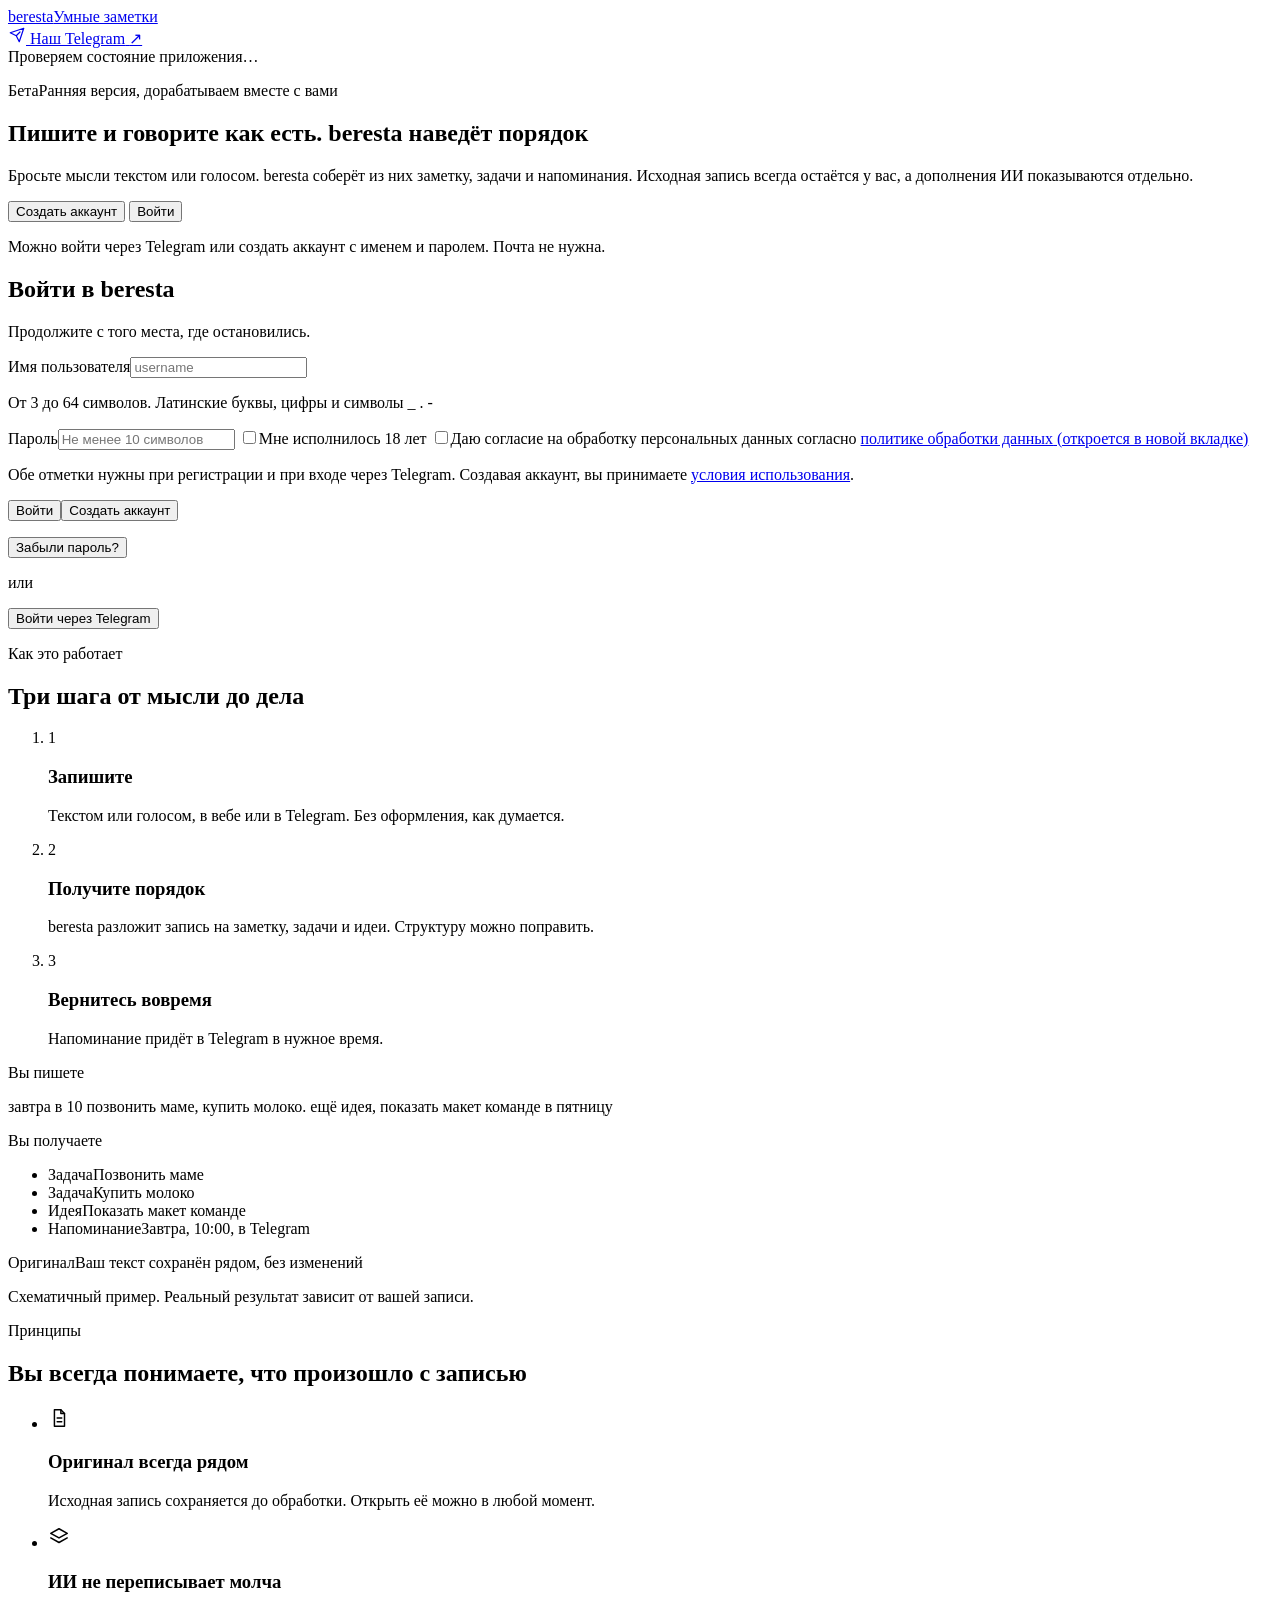
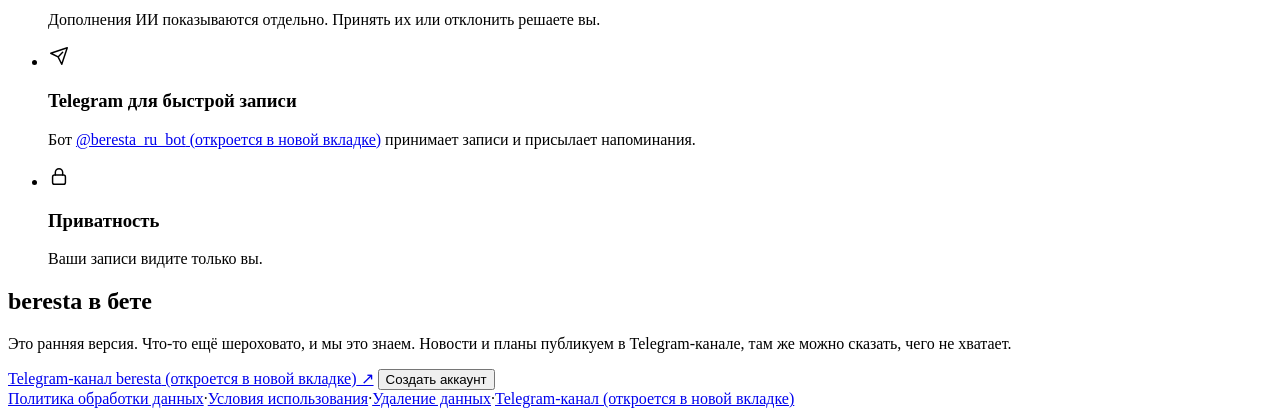
==== commit 11aee781: "Объединение: исправления безопасности и подтверждение 18 лет" ====
--- a/app/static/index.html
+++ b/app/static/index.html
@@ -8,7 +8,6 @@
   <link rel="stylesheet" href="/static/structure.css">
   <link rel="stylesheet" href="/static/audio.css">
   <link rel="stylesheet" href="/static/reminders.css">
-  <script src="/static/cookie-consent.js" defer=""></script>
   <script src="/static/reminders.js" defer=""></script>
   <script src="/static/app.js" defer=""></script>
   <script src="/static/telegram-link.js" defer=""></script>
@@ -18,7 +17,7 @@
 <link rel="stylesheet" href="/static/workspace.css"><script src="/static/workspace.js" defer=""></script>
   <link rel="stylesheet" href="/static/landing.css"><link rel="stylesheet" href="/static/onboarding.css"><link rel="stylesheet" href="/static/polish.css"><link rel="stylesheet" href="/static/note.css"><link rel="stylesheet" href="/static/app-polish.css">
   <script src="/static/landing.js" defer=""></script><script src="/static/onboarding.js" defer=""></script>
-  <link rel="stylesheet" href="/static/brain.css"><script src="/static/brain.js" defer=""></script><link rel="stylesheet" href="/static/focus.css"><script src="/static/focus.js" defer=""></script><link rel="stylesheet" href="/static/cookie-consent.css"></head>
+  <link rel="stylesheet" href="/static/brain.css"><script src="/static/brain.js" defer=""></script><link rel="stylesheet" href="/static/focus.css"><script src="/static/focus.js" defer=""></script></head>
 <body>
   <header>
     <a href="/" class="brand">beresta<span>Умные заметки</span></a>
@@ -32,7 +31,7 @@
     </div>
   </header>
   <div id="mode" class="banner">Проверяем состояние приложения…</div>
-  <div id="policy-banner" class="notice-bar" role="region" aria-label="Политика конфиденциальности" hidden><p>Мы обновили политику обработки данных. <a href="/privacy" target="_blank" rel="noopener noreferrer">Прочитать<span class="sr-only"> (откроется в новой вкладке)</span></a>. Если не согласны, можно выйти и <a href="/data-deletion" target="_blank" rel="noopener noreferrer">запросить удаление данных<span class="sr-only"> (откроется в новой вкладке)</span></a>.</p><button id="policy-accept" type="button">Принимаю</button></div>
+  <div id="policy-banner" class="notice-bar" role="region" aria-label="Политика конфиденциальности" hidden><p>Мы обновили политике обработки данных. <a href="/privacy" target="_blank" rel="noopener noreferrer">Прочитать<span class="sr-only"> (откроется в новой вкладке)</span></a></p><button id="policy-accept" type="button">Принимаю</button></div>
   <div id="deletion-banner" class="notice-bar" role="region" aria-label="Запрос на удаление аккаунта" hidden><p>Вы попросили удалить аккаунт. Оператор обработает запрос вручную в срок, предусмотренный законом. Подробности на странице «Удаление данных».</p><button id="deletion-cancel" type="button" class="secondary">Отменить запрос</button></div>
   <p id="message" role="status" aria-live="polite"></p>
   <main>
@@ -41,13 +40,12 @@
         <div class="landing-hero">
           <p class="landing-badge"><span>Бета</span>Ранняя версия, дорабатываем вместе с вами</p>
           <h1 id="landing-title">Пишите и говорите как есть. beresta наведёт порядок</h1>
-          <p class="landing-lead">Бросьте мысли текстом или голосом. beresta соберёт из них заметку, задачи и напоминания. Исходная запись сохраняется до обработки, а дополнения ИИ показываются отдельно.</p>
+          <p class="landing-lead">Бросьте мысли текстом или голосом. beresta соберёт из них заметку, задачи и напоминания. Исходная запись всегда остаётся у вас, а дополнения ИИ показываются отдельно.</p>
           <div class="landing-cta">
             <button type="button" id="landing-register" class="cta-primary">Создать аккаунт</button>
             <button type="button" id="landing-login" class="cta-quiet">Войти</button>
           </div>
-          <p class="landing-note">Можно войти через Telegram или создать аккаунт с именем и паролем. Почта не нужна. beresta для людей старше 18 лет.</p>
-          <p class="landing-note" id="landing-ai-allowance">beresta бесплатна. ИИ работает с дневным лимитом: в день даётся 30 единиц, текст стоит 1, голос от 2. У нового аккаунта лимит поначалу меньше. Остаток виден рядом с кнопкой «Сохранить». Когда единицы кончаются, записи сохраняются без ИИ, а на следующий день лимит обновляется.</p>
+          <p class="landing-note">Можно войти через Telegram или создать аккаунт с именем и паролем. Почта не нужна.</p>
         </div>
         <div class="auth-card" id="auth-card">
           <h2 id="auth-title">Войти в beresta</h2>
@@ -56,8 +54,9 @@
             <label for="login">Имя пользователя</label><input id="login" name="username" autocomplete="username" required="" minlength="3" maxlength="64" pattern="[A-Za-z0-9_.\-]+" placeholder="username" aria-describedby="username-hint">
             <p id="username-hint" class="field-hint">От 3 до 64 символов. Латинские буквы, цифры и символы _ . -</p>
             <label for="password">Пароль</label><input id="password" name="password" type="password" autocomplete="current-password" required="" minlength="10" maxlength="128" placeholder="Не менее 10 символов">
-            <label class="consent" for="accept-policy"><input id="accept-policy" type="checkbox" data-policy-version="2026-10-12"><span>Даю согласие на обработку персональных данных согласно <a href="/privacy" target="_blank" rel="noopener noreferrer">политике обработки данных<span class="sr-only"> (откроется в новой вкладке)</span></a></span></label>
-            <p id="consent-hint" class="field-hint">Нужно при регистрации и при входе через Telegram. Создавая аккаунт, вы принимаете <a href="/terms" target="_blank" rel="noopener noreferrer">условия использования</a>.</p>
+            <label class="consent" for="confirm-age"><input id="confirm-age" type="checkbox"><span>Мне исполнилось 18 лет</span></label>
+            <label class="consent" for="accept-policy"><input id="accept-policy" type="checkbox" data-policy-version="2026-10-11"><span>Даю согласие на обработку персональных данных согласно <a href="/privacy" target="_blank" rel="noopener noreferrer">политике обработки данных<span class="sr-only"> (откроется в новой вкладке)</span></a></span></label>
+            <p id="consent-hint" class="field-hint">Обе отметки нужны при регистрации и при входе через Telegram. Создавая аккаунт, вы принимаете <a href="/terms" target="_blank" rel="noopener noreferrer">условия использования</a>.</p>
             <div class="actions"><button type="submit" value="login">Войти</button><button type="submit" value="register" class="secondary">Создать аккаунт</button></div>
             <p class="auth-extra"><button type="button" id="forgot-password" class="text-link">Забыли пароль?</button><button type="button" id="email-login" class="text-link" hidden>Войти по почте</button></p>
             <div class="auth-alt">
@@ -65,7 +64,7 @@
               <button type="button" id="tg-login" class="telegram-login">Войти через Telegram</button>
               <div id="tg-login-box" class="tg-login-box" hidden>
                 <a id="tg-login-link" class="button-link" href="https://t.me/" target="_blank" rel="noopener noreferrer">Открыть Telegram<span class="sr-only"> (откроется в новой вкладке)</span></a>
-                <p id="tg-login-hint" class="field-hint">Нажмите «Запустить» в боте. Вход завершится здесь сам.</p>
+                <p id="tg-login-hint" class="field-hint">Откройте Telegram, нажмите «Запустить», затем «Да, это я». Вход завершится здесь сам.</p>
                 <p id="tg-login-status" class="field-hint" role="status" aria-live="polite"></p>
                 <button type="button" id="tg-login-cancel" class="quiet">Отмена</button>
               </div>
@@ -80,8 +79,8 @@
         <h2 id="how-title">Три шага от мысли до дела</h2>
         <ol class="steps">
           <li><span class="step-number" aria-hidden="true">1</span><h3>Запишите</h3><p>Текстом или голосом, в вебе или в Telegram. Без оформления, как думается.</p></li>
-          <li><span class="step-number" aria-hidden="true">2</span><h3>Получите порядок</h3><p>beresta попробует разложить запись на заметку, задачи и идеи. ИИ может ошибиться, структуру можно поправить.</p></li>
-          <li><span class="step-number" aria-hidden="true">3</span><h3>Вернитесь вовремя</h3><p>Напоминание приходит в Telegram в выбранное время. Для этого нужно подключить бота.</p></li>
+          <li><span class="step-number" aria-hidden="true">2</span><h3>Получите порядок</h3><p>beresta разложит запись на заметку, задачи и идеи. Структуру можно поправить.</p></li>
+          <li><span class="step-number" aria-hidden="true">3</span><h3>Вернитесь вовремя</h3><p>Напоминание придёт в Telegram в нужное время.</p></li>
         </ol>
         <div class="sample" role="group" aria-label="Пример: что вы пишете и что получаете">
           <div class="sample-in">
@@ -104,12 +103,12 @@
       </section>
       <section class="landing-section" aria-labelledby="values-title">
         <p class="landing-kicker">Принципы</p>
-        <h2 id="values-title">Видно, что произошло с записью</h2>
+        <h2 id="values-title">Вы всегда понимаете, что произошло с записью</h2>
         <ul class="values">
-          <li><span class="value-icon"><svg viewBox="0 0 24 24" width="22" height="22" aria-hidden="true" focusable="false" fill="none" stroke="currentColor" stroke-width="1.6" stroke-linecap="round" stroke-linejoin="round"><path d="M7 3h7l4 4v14H7z"/><path d="M14 3v4h4M10 12h5M10 16h5"/></svg></span><h3>Оригинал сохраняется</h3><p>Исходная запись сохраняется до обработки. Открыть её можно из готовой заметки.</p></li>
-          <li><span class="value-icon"><svg viewBox="0 0 24 24" width="22" height="22" aria-hidden="true" focusable="false" fill="none" stroke="currentColor" stroke-width="1.6" stroke-linecap="round" stroke-linejoin="round"><path d="m12 3 9 5-9 5-9-5z"/><path d="m3 13 9 5 9-5"/></svg></span><h3>ИИ предлагает, вы решаете</h3><p>Дополнения ИИ показываются отдельно. Принять их или отклонить решаете вы.</p></li>
+          <li><span class="value-icon"><svg viewBox="0 0 24 24" width="22" height="22" aria-hidden="true" focusable="false" fill="none" stroke="currentColor" stroke-width="1.6" stroke-linecap="round" stroke-linejoin="round"><path d="M7 3h7l4 4v14H7z"/><path d="M14 3v4h4M10 12h5M10 16h5"/></svg></span><h3>Оригинал всегда рядом</h3><p>Исходная запись сохраняется до обработки. Открыть её можно в любой момент.</p></li>
+          <li><span class="value-icon"><svg viewBox="0 0 24 24" width="22" height="22" aria-hidden="true" focusable="false" fill="none" stroke="currentColor" stroke-width="1.6" stroke-linecap="round" stroke-linejoin="round"><path d="m12 3 9 5-9 5-9-5z"/><path d="m3 13 9 5 9-5"/></svg></span><h3>ИИ не переписывает молча</h3><p>Дополнения ИИ показываются отдельно. Принять их или отклонить решаете вы.</p></li>
           <li><span class="value-icon"><svg viewBox="0 0 24 24" width="22" height="22" aria-hidden="true" focusable="false" fill="none" stroke="currentColor" stroke-width="1.6" stroke-linecap="round" stroke-linejoin="round"><path d="m21 3-6 18-4-8-8-4 18-6Zm-10 10 5-5"/></svg></span><h3>Telegram для быстрой записи</h3><p>Бот <a href="https://t.me/beresta_ru_bot" target="_blank" rel="noopener noreferrer">@beresta_ru_bot<span class="sr-only"> (откроется в новой вкладке)</span></a> принимает записи и присылает напоминания.</p></li>
-          <li><span class="value-icon"><svg viewBox="0 0 24 24" width="22" height="22" aria-hidden="true" focusable="false" fill="none" stroke="currentColor" stroke-width="1.6" stroke-linecap="round" stroke-linejoin="round"><rect x="5" y="11" width="14" height="10" rx="2"/><path d="M8 11V8a4 4 0 0 1 8 0v3"/></svg></span><h3>Что с данными</h3><p>Записи хранятся на серверах в России и шифруются ключом сервера. Если включён ИИ, текст записи уходит внешней модели. Подробности в <a href="/privacy">политике</a>.</p></li>
+          <li><span class="value-icon"><svg viewBox="0 0 24 24" width="22" height="22" aria-hidden="true" focusable="false" fill="none" stroke="currentColor" stroke-width="1.6" stroke-linecap="round" stroke-linejoin="round"><rect x="5" y="11" width="14" height="10" rx="2"/><path d="M8 11V8a4 4 0 0 1 8 0v3"/></svg></span><h3>Приватность</h3><p>Ваши записи видите только вы.</p></li>
         </ul>
       </section>
       <section class="landing-section landing-beta" aria-labelledby="beta-title">
@@ -120,9 +119,9 @@
           <button type="button" id="landing-register-bottom" class="cta-primary">Создать аккаунт</button>
         </div>
       </section>
-      <footer class="landing-footer" id="landing-footer"><a href="/privacy">Политика обработки данных</a><span aria-hidden="true">·</span><a href="/terms">Условия использования</a><span aria-hidden="true">·</span><a href="/cookies">Файлы cookie</a><span aria-hidden="true">·</span><button type="button" class="cookie-settings-link quiet" data-cookie-settings>Настройки cookie</button><span aria-hidden="true">·</span><a href="/data-deletion">Удаление данных</a><span aria-hidden="true">·</span><a href="https://t.me/beresta_app" target="_blank" rel="noopener noreferrer">Telegram-канал<span class="sr-only"> (откроется в новой вкладке)</span></a></footer>
+      <footer class="landing-footer" id="landing-footer"><a href="/privacy">Политика обработки данных</a><span aria-hidden="true">·</span><a href="/terms">Условия использования</a><span aria-hidden="true">·</span><a href="/data-deletion">Удаление данных</a><span aria-hidden="true">·</span><a href="https://t.me/beresta_app" target="_blank" rel="noopener noreferrer">Telegram-канал<span class="sr-only"> (откроется в новой вкладке)</span></a></footer>
     </section>
-    <div id="workspace" class="workspace" hidden=""><button id="mobile-library-toggle" type="button" aria-expanded="false" aria-controls="library-column">Все заметки</button><aside class="workspace-nav"><button id="new-note" class="secondary">+ Новая запись</button><div class="nav-views" role="group" aria-label="Разделы"><button type="button" id="nav-overview" class="category-button" data-brain-view="overview" aria-pressed="false">Обзор</button><button type="button" id="nav-assistant" class="category-button" data-brain-view="assistant" aria-pressed="false">Помощник</button></div><h2 id="category-nav-title">Категории</h2><div class="nav-row"><div id="category-navigation" class="category-navigation" role="group" aria-labelledby="category-nav-title"></div><button type="button" id="nav-more" class="nav-more" aria-haspopup="true" aria-expanded="false" aria-controls="nav-menu" aria-label="Ещё" title="Ещё"><svg viewBox="0 0 24 24" width="18" height="18" aria-hidden="true" focusable="false"><path d="M5 12h.01M12 12h.01M19 12h.01" fill="none" stroke="currentColor" stroke-width="3" stroke-linecap="round"/></svg></button><div id="nav-menu" class="nav-menu"><button type="button" class="nav-action" id="manage-categories">Управлять категориями</button><div class="nav-bottom"><button type="button" id="open-telegram" class="nav-action">Подключить Telegram</button><button type="button" id="open-feedback" class="nav-action">Сообщить об ошибке</button><a id="open-privacy" class="nav-action" href="/privacy" target="_blank" rel="noopener noreferrer">Политика обработки данных</a><a class="nav-action" href="/terms" target="_blank" rel="noopener noreferrer">Условия использования</a><a class="nav-action" href="/cookies" target="_blank" rel="noopener noreferrer">Файлы cookie</a><button type="button" class="nav-action" id="open-cookie-settings" data-cookie-settings>Настройки cookie</button><a class="nav-action" href="/data-deletion" target="_blank" rel="noopener noreferrer">Запрос на удаление данных</a><button type="button" id="open-delete" class="nav-action">Запросить удаление</button></div></div></div></aside><section class="library-column" id="library-column"><div class="library-heading"><h2 id="library-title">Все заметки</h2></div><form id="search-form" role="search"><label for="search-query" class="sr-only">Поиск по заметкам</label><div class="search-field"><svg class="search-icon" viewBox="0 0 24 24" width="16" height="16" aria-hidden="true" focusable="false"><path d="M10.5 18a7.5 7.5 0 1 1 0-15 7.5 7.5 0 0 1 0 15Zm5.5-2 5 5" fill="none" stroke="currentColor" stroke-width="1.8" stroke-linecap="round" stroke-linejoin="round"/></svg><input id="search-query" type="search" maxlength="200" placeholder="Поиск по заметкам" autocomplete="off"><button id="clear-search" type="button" class="search-clear" aria-label="Очистить поиск" title="Очистить поиск" hidden>×</button></div><label for="category-filter" hidden="">Категория</label><select id="category-filter" hidden=""><option value="">Все категории</option><option value="none">Без категории</option></select><button type="submit" class="sr-only">Найти</button></form><div id="source-filter" class="source-filter" role="group" aria-label="Источник записи"><button type="button" data-source="" aria-pressed="true">Все</button><button type="button" data-source="telegram" aria-pressed="false">Telegram</button><button type="button" data-source="voice" aria-pressed="false">Голос</button><button type="button" data-source="text" aria-pressed="false">Текст</button></div><nav id="notes" aria-label="Заметки"></nav><button id="more-notes" class="quiet" hidden="">Показать ещё</button></section><div class="editor-column">
+    <div id="workspace" class="workspace" hidden=""><button id="mobile-library-toggle" type="button" aria-expanded="false" aria-controls="library-column">Все заметки</button><aside class="workspace-nav"><button id="new-note" class="secondary">+ Новая запись</button><div class="nav-views" role="group" aria-label="Разделы"><button type="button" id="nav-overview" class="category-button" data-brain-view="overview" aria-pressed="false">Обзор</button><button type="button" id="nav-assistant" class="category-button" data-brain-view="assistant" aria-pressed="false">Помощник</button></div><h2 id="category-nav-title">Категории</h2><div class="nav-row"><div id="category-navigation" class="category-navigation" role="group" aria-labelledby="category-nav-title"></div><button type="button" id="nav-more" class="nav-more" aria-haspopup="true" aria-expanded="false" aria-controls="nav-menu" aria-label="Ещё" title="Ещё"><svg viewBox="0 0 24 24" width="18" height="18" aria-hidden="true" focusable="false"><path d="M5 12h.01M12 12h.01M19 12h.01" fill="none" stroke="currentColor" stroke-width="3" stroke-linecap="round"/></svg></button><div id="nav-menu" class="nav-menu"><button type="button" class="nav-action" id="manage-categories">Управлять категориями</button><div class="nav-bottom"><button type="button" id="open-telegram" class="nav-action">Подключить Telegram</button><button type="button" id="open-feedback" class="nav-action">Сообщить об ошибке</button><a id="open-privacy" class="nav-action" href="/privacy" target="_blank" rel="noopener noreferrer">Политика обработки данных</a><a class="nav-action" href="/terms" target="_blank" rel="noopener noreferrer">Условия использования</a><a class="nav-action" href="/data-deletion" target="_blank" rel="noopener noreferrer">Запрос на удаление данных</a><button type="button" id="open-delete" class="nav-action">Запросить удаление</button></div></div></div></aside><section class="library-column" id="library-column"><div class="library-heading"><h2 id="library-title">Все заметки</h2></div><form id="search-form" role="search"><label for="search-query" class="sr-only">Поиск по заметкам</label><div class="search-field"><svg class="search-icon" viewBox="0 0 24 24" width="16" height="16" aria-hidden="true" focusable="false"><path d="M10.5 18a7.5 7.5 0 1 1 0-15 7.5 7.5 0 0 1 0 15Zm5.5-2 5 5" fill="none" stroke="currentColor" stroke-width="1.8" stroke-linecap="round" stroke-linejoin="round"/></svg><input id="search-query" type="search" maxlength="200" placeholder="Поиск по заметкам" autocomplete="off"><button id="clear-search" type="button" class="search-clear" aria-label="Очистить поиск" title="Очистить поиск" hidden>×</button></div><label for="category-filter" hidden="">Категория</label><select id="category-filter" hidden=""><option value="">Все категории</option><option value="none">Без категории</option></select><button type="submit" class="sr-only">Найти</button></form><div id="source-filter" class="source-filter" role="group" aria-label="Источник записи"><button type="button" data-source="" aria-pressed="true">Все</button><button type="button" data-source="telegram" aria-pressed="false">Telegram</button><button type="button" data-source="voice" aria-pressed="false">Голос</button><button type="button" data-source="text" aria-pressed="false">Текст</button></div><nav id="notes" aria-label="Заметки"></nav><button id="more-notes" class="quiet" hidden="">Показать ещё</button></section><div class="editor-column">
         <section id="capture-card" class="card">
           <div class="note-top"><h1>Новая запись</h1><div id="capture-tools" class="tools" role="group" aria-label="Дополнительно"><div class="tool" data-tool="voice"><button type="button" class="tool-btn quiet" id="tool-voice" data-tool-btn="voice" aria-label="Голос" data-tip="Голос" aria-haspopup="dialog" aria-expanded="false" aria-controls="pop-voice"><svg viewBox="0 0 24 24" width="20" height="20" aria-hidden="true" focusable="false"><path d="M12 3a3 3 0 0 0-3 3v5a3 3 0 0 0 6 0V6a3 3 0 0 0-3-3ZM6 11a6 6 0 0 0 12 0M12 17v4" fill="none" stroke="currentColor" stroke-width="1.7" stroke-linecap="round" stroke-linejoin="round"/></svg></button><div class="tool-pop" id="pop-voice" role="dialog" aria-label="Голос" tabindex="-1" hidden><div class="pop-head"><span class="pop-title">Голос</span><button type="button" class="pop-close quiet" aria-label="Закрыть окно">×</button></div><div class="pop-body"><section id="capture-audio" class="capture-view"><p class="muted">Ogg/Opus, WebM/Opus или WAV/PCM. До 3 минут и 10 МиБ. Файл сохраняется до обработки.</p><form id="audio-form">
               <label for="audio-file">Аудиофайл</label><input id="audio-file" type="file" accept=".ogg,.oga,.webm,.wav,audio/ogg,audio/webm,audio/wav">
@@ -133,7 +132,6 @@
               <div class="actions"><button id="audio-submit" type="submit" disabled="">Загрузить аудио</button><button id="audio-clear" type="button" class="quiet" disabled="">Убрать файл</button></div>
             </form></section></div></div></div><div class="tool" data-tool="import"><button type="button" class="tool-btn quiet" id="tool-import" data-tool-btn="import" aria-label="Импорт" data-tip="Импорт" aria-haspopup="dialog" aria-expanded="false" aria-controls="pop-import"><svg viewBox="0 0 24 24" width="20" height="20" aria-hidden="true" focusable="false"><path d="M12 16V4M7 9l5-5 5 5M4 16v4h16v-4" fill="none" stroke="currentColor" stroke-width="1.7" stroke-linecap="round" stroke-linejoin="round"/></svg></button><div class="tool-pop" id="pop-import" role="dialog" aria-label="Импорт" tabindex="-1" hidden><div class="pop-head"><span class="pop-title">Импорт</span><button type="button" class="pop-close quiet" aria-label="Закрыть окно">×</button></div><div class="pop-body"><section id="capture-import" class="capture-view"><p class="muted">Текст из файла .txt или .md попадёт в поле записи. Не больше 12000 знаков.</p><label for="import-file">Файл .txt или .md</label><input id="import-file" type="file" accept=".txt,.md,text/plain,text/markdown"><div class="actions"><button id="import-paste" type="button" class="secondary">Вставить из буфера</button></div><p id="import-status" class="muted" role="status" aria-live="polite"></p></section></div></div></div><div class="tool" data-tool="jobs"><button type="button" class="tool-btn quiet" id="tool-jobs" data-tool-btn="jobs" aria-label="История" data-tip="История" aria-haspopup="dialog" aria-expanded="false" aria-controls="pop-jobs"><svg viewBox="0 0 24 24" width="20" height="20" aria-hidden="true" focusable="false"><path d="M12 7v5l3 2M4 12a8 8 0 1 0 2.4-5.7M4 4v4h4" fill="none" stroke="currentColor" stroke-width="1.7" stroke-linecap="round" stroke-linejoin="round"/></svg></button><div class="tool-pop" id="pop-jobs" role="dialog" aria-label="История" tabindex="-1" hidden><div class="pop-head"><span class="pop-title">История</span><button type="button" class="pop-close quiet" aria-label="Закрыть окно">×</button></div><div class="pop-body"><section id="capture-jobs" class="capture-view"><div id="jobs"></div></section></div></div></div></div></div>
           <form id="capture-form" class="capture-view"><label for="thought" class="sr-only">Ваши мысли</label><textarea id="thought" rows="9" maxlength="12000" required="" placeholder="Идея, задача, план на завтра…"></textarea><div class="capture-options"><label class="switch" id="ai-switch-label" for="ai-switch"><input id="ai-switch" type="checkbox" role="switch" checked><span class="switch-track" aria-hidden="true"></span><span class="switch-text">Разобрать с ИИ</span></label><select id="processing-mode" hidden aria-hidden="true" tabindex="-1"><option value="ai">Структурировать с ИИ</option><option value="manual">Сохранить без ИИ</option></select><p id="ai-limit-counter" class="muted ai-limit-counter" hidden=""><span id="ai-limit-count"></span><span id="ai-limit-cost" class="ai-limit-cost"></span></p></div>
-          <p id="ai-privacy-note" class="muted ai-privacy-note">С ИИ текст записи уходит внешней модели. Выключите переключатель, и запись останется только у нас.</p>
           <p id="ai-limit-note" class="muted ai-limit-note" hidden=""><span id="ai-limit-text" role="status"></span> <span id="ai-limit-wait"></span> <span id="ai-limit-tail"></span></p><div class="actions"><button id="capture-submit" type="submit">Сохранить</button><span class="key-hint" aria-hidden="true">Ctrl+Enter</span><button id="example" type="button" class="text-button">Попробовать пример</button></div></form>
           <p id="job-status" aria-live="polite"></p>
         </section>
@@ -146,7 +144,7 @@
         </section>
         <section id="assistant-card" class="card brain-view" hidden aria-labelledby="assistant-title">
           <h1 id="assistant-title">Помощник</h1>
-          <p class="br-lead">Отвечает по вашим заметкам. ИИ может ошибаться, поэтому важное проверяйте. Сами заметки помощник не меняет.</p>
+          <p class="br-lead">Отвечает по вашим заметкам и ничего не выдумывает. Сами заметки он не меняет.</p>
           <section class="br-block" aria-labelledby="ask-title">
             <h2 id="ask-title">Спросить свои заметки</h2>
             <form id="ask-form">
@@ -168,7 +166,7 @@
             </div>
             <p id="rec-disabled" class="br-off" hidden>Рекомендации выключены. Включите переключатель выше, и помощник предложит следующие шаги по вашим заметкам.</p>
             <div id="rec-on">
-              <p class="muted br-hint">Смотрит заметки за 30 дней, открытые задачи и идеи. Предлагает до пяти шагов. Работает только когда вы нажимаете кнопку, сам ничего не отправляет.</p>
+              <p class="muted br-hint">Смотрит заметки за 30 дней, открытые задачи и идеи. Предлагает до пяти шагов.</p>
               <div class="actions"><button id="rec-run" type="button">Получить рекомендации</button></div>
               <p id="rec-cost" class="br-cost muted"></p>
               <p id="rec-status" class="br-status" role="status" aria-live="polite"></p>
@@ -256,6 +254,7 @@
       <label for="email-auth-address">Почта</label><input id="email-auth-address" type="email" maxlength="254" autocomplete="email" required>
       <label for="email-auth-password">Пароль</label><input id="email-auth-password" type="password" minlength="10" maxlength="128" autocomplete="new-password" required>
       <label id="email-auth-consent-label" class="consent" for="email-auth-consent"><input id="email-auth-consent" type="checkbox"><span>Даю согласие на обработку персональных данных согласно <a href="/privacy" target="_blank" rel="noopener noreferrer">политике обработки данных</a></span></label>
+      <label id="email-auth-age-label" class="consent" for="email-auth-age"><input id="email-auth-age" type="checkbox"><span>Мне исполнилось 18 лет</span></label>
       <p class="field-hint">Создавая аккаунт, вы принимаете <a href="/terms" target="_blank" rel="noopener noreferrer">условия использования</a>.</p>
       <button id="email-auth-send" type="submit">Получить код</button>
       <button id="email-auth-recover" type="button" class="quiet" hidden>Восстановить пароль по почте</button>
@@ -272,4 +271,4 @@
   <div id="pop-scrim" class="pop-scrim" hidden></div>
 
 
-<dialog id="reset-dialog" class="utility-dialog" aria-labelledby="reset-dialog-title"><div class="dialog-heading"><h2 id="reset-dialog-title">Новый пароль</h2><button type="button" data-close-dialog="" aria-label="Закрыть">×</button></div><p>Придумайте новый пароль. После сохранения войдите с ним. Остальные входы в аккаунт будут завершены.</p><form id="reset-form" novalidate=""><label for="reset-password">Новый пароль</label><input id="reset-password" type="password" autocomplete="new-password" minlength="10" maxlength="128" required="" placeholder="Не менее 10 символов"><label for="reset-password2">Ещё раз</label><input id="reset-password2" type="password" autocomplete="new-password" minlength="10" maxlength="128" required=""><div class="actions"><button id="reset-submit" type="submit">Сохранить пароль</button></div><p id="reset-status" role="status" aria-live="polite"></p></form></dialog><dialog id="delete-dialog" class="utility-dialog" aria-labelledby="delete-dialog-title"><div class="dialog-heading"><h2 id="delete-dialog-title">Запросить удаление аккаунта</h2><button type="button" data-close-dialog="" aria-label="Закрыть">×</button></div><p>Мы отметим аккаунт к удалению и выйдем из него. Оператор обработает запрос вручную. Отметка запроса сама по себе не удаляет данные. Срок зависит от основания обращения и требований закона. <a href="/data-deletion" target="_blank" rel="noopener noreferrer">Подробнее об удалении данных</a>.</p><form id="delete-form" novalidate=""><label for="delete-password">Подтвердите паролем</label><input id="delete-password" type="password" autocomplete="current-password" maxlength="128"><div class="actions"><button id="delete-submit" type="submit" class="danger">Отправить запрос</button></div></form><div class="delete-telegram"><p class="muted">Если пароля нет или вы входили через Telegram, подтвердите удаление в боте.</p><button id="delete-telegram-start" type="button" class="secondary">Подтвердить через Telegram</button><div id="delete-telegram-box" hidden=""><a id="delete-telegram-link" class="button-link" href="https://t.me/" target="_blank" rel="noopener noreferrer">Открыть Telegram<span class="sr-only"> (откроется в новой вкладке)</span></a></div></div><p id="delete-status" role="status" aria-live="polite"></p></dialog><dialog id="category-dialog" class="utility-dialog" aria-labelledby="category-dialog-title"><div class="dialog-heading"><h2 id="category-dialog-title">Категории</h2><button type="button" data-close-dialog="" aria-label="Закрыть">×</button></div><form id="category-form"><label for="category-name">Новая категория</label><input id="category-name" maxlength="100" required=""><button type="submit" class="secondary">Добавить</button></form><div id="categories"></div></dialog><dialog id="telegram-dialog" class="utility-dialog" aria-labelledby="telegram-dialog-title"><div class="dialog-heading"><h2 id="telegram-dialog-title">Подключение Telegram</h2><button type="button" data-close-dialog="" aria-label="Закрыть">×</button></div><details id="telegram-settings" open=""><summary>Связать Telegram</summary><p>Создайте код и отправьте вашему боту команду /start с этим кодом. Затем вернитесь сюда и подтвердите свой Telegram ID.</p><button id="link-code" type="button" class="secondary">Создать код на 10 минут</button><p id="telegram-code"></p><button id="refresh-links" type="button" class="quiet">Проверить запрос</button><div id="telegram-links"></div></details></dialog><dialog id="feedback-dialog" class="utility-dialog" aria-labelledby="feedback-dialog-title"><div class="dialog-heading"><h2 id="feedback-dialog-title">Обратная связь</h2><button type="button" data-close-dialog="" aria-label="Закрыть">×</button></div><p>Расскажите, что случилось или чего вам не хватает.</p><form id="feedback-form"><label for="feedback-kind">Тип обращения</label><select id="feedback-kind"><option value="bug">Ошибка</option><option value="idea">Предложение</option><option value="question">Вопрос</option><option value="other">Другое</option></select><label for="feedback-subject">Коротко о главном</label><input id="feedback-subject" maxlength="160" required="" placeholder="Например, не получается сохранить заметку"><label for="feedback-description">Описание</label><textarea id="feedback-description" rows="4" maxlength="5000" required="" placeholder="Что произошло? Чем мы можем помочь?"></textarea><div id="feedback-bug-fields"><label for="feedback-steps">Как повторить ошибку · необязательно</label><textarea id="feedback-steps" rows="3" maxlength="3000" placeholder="1. Открыл заметку…"></textarea><label for="feedback-expected">Что ожидали увидеть · необязательно</label><textarea id="feedback-expected" rows="2" maxlength="2000"></textarea></div><label for="feedback-contact">Контакт для ответа · необязательно</label><input id="feedback-contact" maxlength="200" placeholder="Email или @username в Telegram"><p class="muted">Обращение увидит только команда. Не отправляйте пароли, ключи и личное содержимое заметок. Мы не прикладываем записи автоматически.</p><p id="feedback-status" role="status"></p><div class="actions"><button id="feedback-submit" type="submit">Отправить обращение</button><button type="button" data-close-dialog="" class="quiet">Закрыть</button></div></form></dialog></body></html>
+<dialog id="reset-dialog" class="utility-dialog" aria-labelledby="reset-dialog-title"><div class="dialog-heading"><h2 id="reset-dialog-title">Новый пароль</h2><button type="button" data-close-dialog="" aria-label="Закрыть">×</button></div><p>Придумайте новый пароль. После сохранения войдите с ним. Остальные входы в аккаунт будут завершены.</p><form id="reset-form" novalidate=""><label for="reset-password">Новый пароль</label><input id="reset-password" type="password" autocomplete="new-password" minlength="10" maxlength="128" required="" placeholder="Не менее 10 символов"><label for="reset-password2">Ещё раз</label><input id="reset-password2" type="password" autocomplete="new-password" minlength="10" maxlength="128" required=""><div class="actions"><button id="reset-submit" type="submit">Сохранить пароль</button></div><p id="reset-status" role="status" aria-live="polite"></p></form></dialog><dialog id="delete-dialog" class="utility-dialog" aria-labelledby="delete-dialog-title"><div class="dialog-heading"><h2 id="delete-dialog-title">Запросить удаление аккаунта</h2><button type="button" data-close-dialog="" aria-label="Закрыть">×</button></div><p>Мы отметим аккаунт к удалению и выйдем из него. Оператор обработает запрос вручную. Отметка запроса сама по себе не удаляет данные. Срок зависит от основания обращения и требований закона. <a href="/data-deletion" target="_blank" rel="noopener noreferrer">Подробнее об удалении данных</a>.</p><form id="delete-form" novalidate=""><label for="delete-password">Подтвердите паролем</label><input id="delete-password" type="password" autocomplete="current-password" maxlength="128"><div class="actions"><button id="delete-submit" type="submit" class="danger">Отправить запрос</button></div></form><div class="delete-telegram"><p class="muted">Если пароля нет или вы входили через Telegram, подтвердите удаление в боте.</p><button id="delete-telegram-start" type="button" class="secondary">Подтвердить через Telegram</button><div id="delete-telegram-box" hidden=""><a id="delete-telegram-link" class="button-link" href="https://t.me/" target="_blank" rel="noopener noreferrer">Открыть Telegram<span class="sr-only"> (откроется в новой вкладке)</span></a></div></div><p id="delete-status" role="status" aria-live="polite"></p></dialog><dialog id="category-dialog" class="utility-dialog" aria-labelledby="category-dialog-title"><div class="dialog-heading"><h2 id="category-dialog-title">Категории</h2><button type="button" data-close-dialog="" aria-label="Закрыть">×</button></div><form id="category-form"><label for="category-name">Новая категория</label><input id="category-name" maxlength="100" required=""><button type="submit" class="secondary">Добавить</button></form><div id="categories"></div></dialog><dialog id="telegram-dialog" class="utility-dialog" aria-labelledby="telegram-dialog-title"><div class="dialog-heading"><h2 id="telegram-dialog-title">Подключение Telegram</h2><button type="button" data-close-dialog="" aria-label="Закрыть">×</button></div><details id="telegram-settings" open=""><summary>Связать Telegram</summary><p>Создайте код и отправьте вашему боту команду /start с этим кодом. Бот спросит, подключать ли этот Telegram. Нажмите «Да, подключить». Затем вернитесь сюда и подтвердите свой Telegram ID.</p><button id="link-code" type="button" class="secondary">Создать код на 10 минут</button><p id="telegram-code"></p><button id="refresh-links" type="button" class="quiet">Проверить запрос</button><div id="telegram-links"></div></details></dialog><dialog id="feedback-dialog" class="utility-dialog" aria-labelledby="feedback-dialog-title"><div class="dialog-heading"><h2 id="feedback-dialog-title">Обратная связь</h2><button type="button" data-close-dialog="" aria-label="Закрыть">×</button></div><p>Расскажите, что случилось или чего вам не хватает.</p><form id="feedback-form"><label for="feedback-kind">Тип обращения</label><select id="feedback-kind"><option value="bug">Ошибка</option><option value="idea">Предложение</option><option value="question">Вопрос</option><option value="other">Другое</option></select><label for="feedback-subject">Коротко о главном</label><input id="feedback-subject" maxlength="160" required="" placeholder="Например, не получается сохранить заметку"><label for="feedback-description">Описание</label><textarea id="feedback-description" rows="4" maxlength="5000" required="" placeholder="Что произошло? Чем мы можем помочь?"></textarea><div id="feedback-bug-fields"><label for="feedback-steps">Как повторить ошибку · необязательно</label><textarea id="feedback-steps" rows="3" maxlength="3000" placeholder="1. Открыл заметку…"></textarea><label for="feedback-expected">Что ожидали увидеть · необязательно</label><textarea id="feedback-expected" rows="2" maxlength="2000"></textarea></div><label for="feedback-contact">Контакт для ответа · необязательно</label><input id="feedback-contact" maxlength="200" placeholder="Email или @username в Telegram"><p class="muted">Обращение увидит только команда. Не отправляйте пароли, ключи и личное содержимое заметок. Мы не прикладываем записи автоматически.</p><p id="feedback-status" role="status"></p><div class="actions"><button id="feedback-submit" type="submit">Отправить обращение</button><button type="button" data-close-dialog="" class="quiet">Закрыть</button></div></form></dialog></body></html>
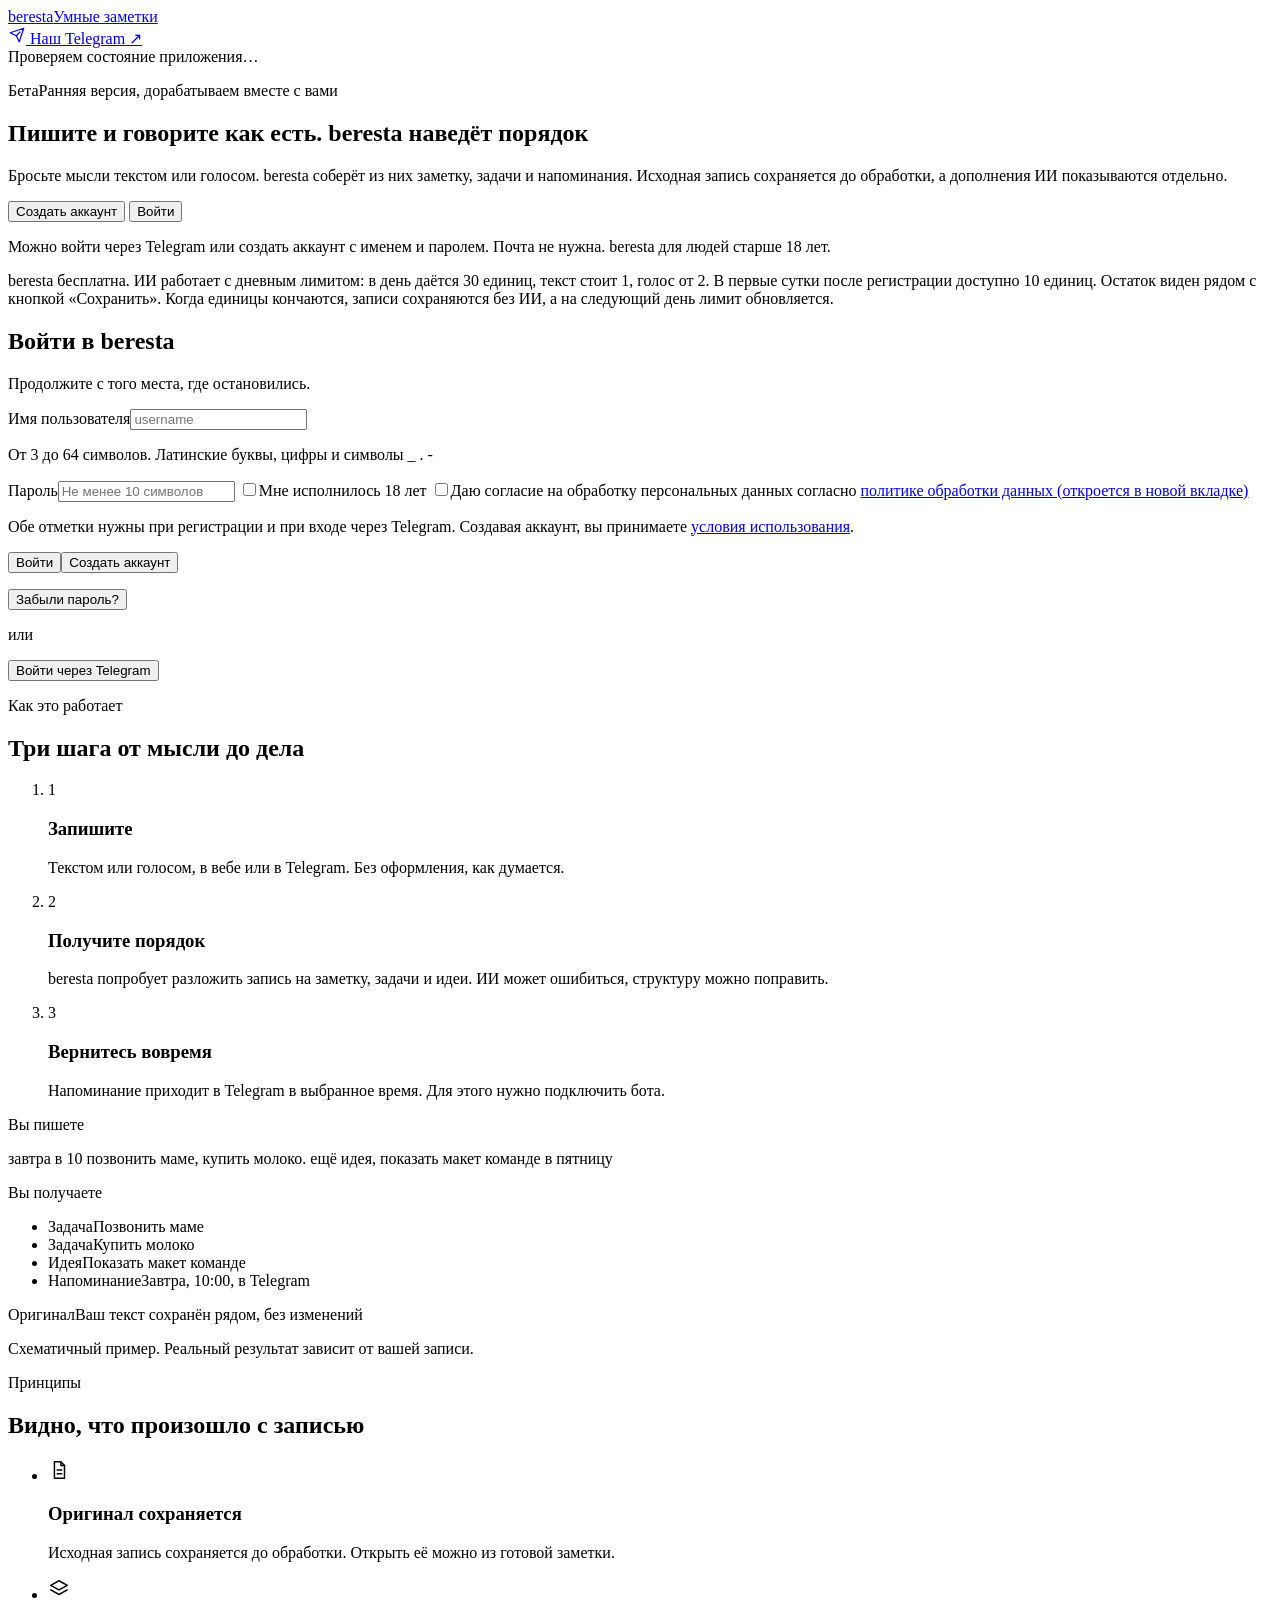
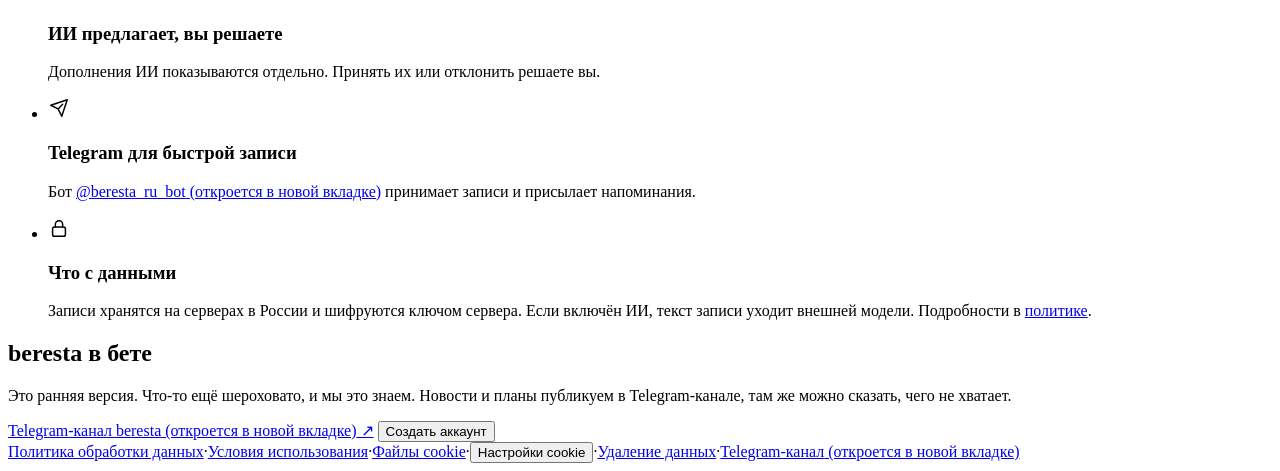
==== commit fd67fd0b: "Объединение: cookie, честные тексты, контраст Версия политики 2026-10-12 вместе с подтверждением 18 " ====
--- a/app/static/index.html
+++ b/app/static/index.html
@@ -8,6 +8,7 @@
   <link rel="stylesheet" href="/static/structure.css">
   <link rel="stylesheet" href="/static/audio.css">
   <link rel="stylesheet" href="/static/reminders.css">
+  <script src="/static/cookie-consent.js" defer=""></script>
   <script src="/static/reminders.js" defer=""></script>
   <script src="/static/app.js" defer=""></script>
   <script src="/static/telegram-link.js" defer=""></script>
@@ -17,7 +18,7 @@
 <link rel="stylesheet" href="/static/workspace.css"><script src="/static/workspace.js" defer=""></script>
   <link rel="stylesheet" href="/static/landing.css"><link rel="stylesheet" href="/static/onboarding.css"><link rel="stylesheet" href="/static/polish.css"><link rel="stylesheet" href="/static/note.css"><link rel="stylesheet" href="/static/app-polish.css">
   <script src="/static/landing.js" defer=""></script><script src="/static/onboarding.js" defer=""></script>
-  <link rel="stylesheet" href="/static/brain.css"><script src="/static/brain.js" defer=""></script><link rel="stylesheet" href="/static/focus.css"><script src="/static/focus.js" defer=""></script></head>
+  <link rel="stylesheet" href="/static/brain.css"><script src="/static/brain.js" defer=""></script><link rel="stylesheet" href="/static/focus.css"><script src="/static/focus.js" defer=""></script><link rel="stylesheet" href="/static/cookie-consent.css"></head>
 <body>
   <header>
     <a href="/" class="brand">beresta<span>Умные заметки</span></a>
@@ -31,7 +32,7 @@
     </div>
   </header>
   <div id="mode" class="banner">Проверяем состояние приложения…</div>
-  <div id="policy-banner" class="notice-bar" role="region" aria-label="Политика конфиденциальности" hidden><p>Мы обновили политике обработки данных. <a href="/privacy" target="_blank" rel="noopener noreferrer">Прочитать<span class="sr-only"> (откроется в новой вкладке)</span></a></p><button id="policy-accept" type="button">Принимаю</button></div>
+  <div id="policy-banner" class="notice-bar" role="region" aria-label="Политика конфиденциальности" hidden><p>Мы обновили политику обработки данных. <a href="/privacy" target="_blank" rel="noopener noreferrer">Прочитать<span class="sr-only"> (откроется в новой вкладке)</span></a>. Если не согласны, можно выйти и <a href="/data-deletion" target="_blank" rel="noopener noreferrer">запросить удаление данных<span class="sr-only"> (откроется в новой вкладке)</span></a>.</p><button id="policy-accept" type="button">Принимаю</button></div>
   <div id="deletion-banner" class="notice-bar" role="region" aria-label="Запрос на удаление аккаунта" hidden><p>Вы попросили удалить аккаунт. Оператор обработает запрос вручную в срок, предусмотренный законом. Подробности на странице «Удаление данных».</p><button id="deletion-cancel" type="button" class="secondary">Отменить запрос</button></div>
   <p id="message" role="status" aria-live="polite"></p>
   <main>
@@ -40,12 +41,13 @@
         <div class="landing-hero">
           <p class="landing-badge"><span>Бета</span>Ранняя версия, дорабатываем вместе с вами</p>
           <h1 id="landing-title">Пишите и говорите как есть. beresta наведёт порядок</h1>
-          <p class="landing-lead">Бросьте мысли текстом или голосом. beresta соберёт из них заметку, задачи и напоминания. Исходная запись всегда остаётся у вас, а дополнения ИИ показываются отдельно.</p>
+          <p class="landing-lead">Бросьте мысли текстом или голосом. beresta соберёт из них заметку, задачи и напоминания. Исходная запись сохраняется до обработки, а дополнения ИИ показываются отдельно.</p>
           <div class="landing-cta">
             <button type="button" id="landing-register" class="cta-primary">Создать аккаунт</button>
             <button type="button" id="landing-login" class="cta-quiet">Войти</button>
           </div>
-          <p class="landing-note">Можно войти через Telegram или создать аккаунт с именем и паролем. Почта не нужна.</p>
+          <p class="landing-note">Можно войти через Telegram или создать аккаунт с именем и паролем. Почта не нужна. beresta для людей старше 18 лет.</p>
+          <p class="landing-note" id="landing-ai-allowance">beresta бесплатна. ИИ работает с дневным лимитом: в день даётся 30 единиц, текст стоит 1, голос от 2. В первые сутки после регистрации доступно 10 единиц. Остаток виден рядом с кнопкой «Сохранить». Когда единицы кончаются, записи сохраняются без ИИ, а на следующий день лимит обновляется.</p>
         </div>
         <div class="auth-card" id="auth-card">
           <h2 id="auth-title">Войти в beresta</h2>
@@ -55,7 +57,7 @@
             <p id="username-hint" class="field-hint">От 3 до 64 символов. Латинские буквы, цифры и символы _ . -</p>
             <label for="password">Пароль</label><input id="password" name="password" type="password" autocomplete="current-password" required="" minlength="10" maxlength="128" placeholder="Не менее 10 символов">
             <label class="consent" for="confirm-age"><input id="confirm-age" type="checkbox"><span>Мне исполнилось 18 лет</span></label>
-            <label class="consent" for="accept-policy"><input id="accept-policy" type="checkbox" data-policy-version="2026-10-11"><span>Даю согласие на обработку персональных данных согласно <a href="/privacy" target="_blank" rel="noopener noreferrer">политике обработки данных<span class="sr-only"> (откроется в новой вкладке)</span></a></span></label>
+            <label class="consent" for="accept-policy"><input id="accept-policy" type="checkbox" data-policy-version="2026-10-12"><span>Даю согласие на обработку персональных данных согласно <a href="/privacy" target="_blank" rel="noopener noreferrer">политике обработки данных<span class="sr-only"> (откроется в новой вкладке)</span></a></span></label>
             <p id="consent-hint" class="field-hint">Обе отметки нужны при регистрации и при входе через Telegram. Создавая аккаунт, вы принимаете <a href="/terms" target="_blank" rel="noopener noreferrer">условия использования</a>.</p>
             <div class="actions"><button type="submit" value="login">Войти</button><button type="submit" value="register" class="secondary">Создать аккаунт</button></div>
             <p class="auth-extra"><button type="button" id="forgot-password" class="text-link">Забыли пароль?</button><button type="button" id="email-login" class="text-link" hidden>Войти по почте</button></p>
@@ -79,8 +81,8 @@
         <h2 id="how-title">Три шага от мысли до дела</h2>
         <ol class="steps">
           <li><span class="step-number" aria-hidden="true">1</span><h3>Запишите</h3><p>Текстом или голосом, в вебе или в Telegram. Без оформления, как думается.</p></li>
-          <li><span class="step-number" aria-hidden="true">2</span><h3>Получите порядок</h3><p>beresta разложит запись на заметку, задачи и идеи. Структуру можно поправить.</p></li>
-          <li><span class="step-number" aria-hidden="true">3</span><h3>Вернитесь вовремя</h3><p>Напоминание придёт в Telegram в нужное время.</p></li>
+          <li><span class="step-number" aria-hidden="true">2</span><h3>Получите порядок</h3><p>beresta попробует разложить запись на заметку, задачи и идеи. ИИ может ошибиться, структуру можно поправить.</p></li>
+          <li><span class="step-number" aria-hidden="true">3</span><h3>Вернитесь вовремя</h3><p>Напоминание приходит в Telegram в выбранное время. Для этого нужно подключить бота.</p></li>
         </ol>
         <div class="sample" role="group" aria-label="Пример: что вы пишете и что получаете">
           <div class="sample-in">
@@ -103,12 +105,12 @@
       </section>
       <section class="landing-section" aria-labelledby="values-title">
         <p class="landing-kicker">Принципы</p>
-        <h2 id="values-title">Вы всегда понимаете, что произошло с записью</h2>
+        <h2 id="values-title">Видно, что произошло с записью</h2>
         <ul class="values">
-          <li><span class="value-icon"><svg viewBox="0 0 24 24" width="22" height="22" aria-hidden="true" focusable="false" fill="none" stroke="currentColor" stroke-width="1.6" stroke-linecap="round" stroke-linejoin="round"><path d="M7 3h7l4 4v14H7z"/><path d="M14 3v4h4M10 12h5M10 16h5"/></svg></span><h3>Оригинал всегда рядом</h3><p>Исходная запись сохраняется до обработки. Открыть её можно в любой момент.</p></li>
-          <li><span class="value-icon"><svg viewBox="0 0 24 24" width="22" height="22" aria-hidden="true" focusable="false" fill="none" stroke="currentColor" stroke-width="1.6" stroke-linecap="round" stroke-linejoin="round"><path d="m12 3 9 5-9 5-9-5z"/><path d="m3 13 9 5 9-5"/></svg></span><h3>ИИ не переписывает молча</h3><p>Дополнения ИИ показываются отдельно. Принять их или отклонить решаете вы.</p></li>
+          <li><span class="value-icon"><svg viewBox="0 0 24 24" width="22" height="22" aria-hidden="true" focusable="false" fill="none" stroke="currentColor" stroke-width="1.6" stroke-linecap="round" stroke-linejoin="round"><path d="M7 3h7l4 4v14H7z"/><path d="M14 3v4h4M10 12h5M10 16h5"/></svg></span><h3>Оригинал сохраняется</h3><p>Исходная запись сохраняется до обработки. Открыть её можно из готовой заметки.</p></li>
+          <li><span class="value-icon"><svg viewBox="0 0 24 24" width="22" height="22" aria-hidden="true" focusable="false" fill="none" stroke="currentColor" stroke-width="1.6" stroke-linecap="round" stroke-linejoin="round"><path d="m12 3 9 5-9 5-9-5z"/><path d="m3 13 9 5 9-5"/></svg></span><h3>ИИ предлагает, вы решаете</h3><p>Дополнения ИИ показываются отдельно. Принять их или отклонить решаете вы.</p></li>
           <li><span class="value-icon"><svg viewBox="0 0 24 24" width="22" height="22" aria-hidden="true" focusable="false" fill="none" stroke="currentColor" stroke-width="1.6" stroke-linecap="round" stroke-linejoin="round"><path d="m21 3-6 18-4-8-8-4 18-6Zm-10 10 5-5"/></svg></span><h3>Telegram для быстрой записи</h3><p>Бот <a href="https://t.me/beresta_ru_bot" target="_blank" rel="noopener noreferrer">@beresta_ru_bot<span class="sr-only"> (откроется в новой вкладке)</span></a> принимает записи и присылает напоминания.</p></li>
-          <li><span class="value-icon"><svg viewBox="0 0 24 24" width="22" height="22" aria-hidden="true" focusable="false" fill="none" stroke="currentColor" stroke-width="1.6" stroke-linecap="round" stroke-linejoin="round"><rect x="5" y="11" width="14" height="10" rx="2"/><path d="M8 11V8a4 4 0 0 1 8 0v3"/></svg></span><h3>Приватность</h3><p>Ваши записи видите только вы.</p></li>
+          <li><span class="value-icon"><svg viewBox="0 0 24 24" width="22" height="22" aria-hidden="true" focusable="false" fill="none" stroke="currentColor" stroke-width="1.6" stroke-linecap="round" stroke-linejoin="round"><rect x="5" y="11" width="14" height="10" rx="2"/><path d="M8 11V8a4 4 0 0 1 8 0v3"/></svg></span><h3>Что с данными</h3><p>Записи хранятся на серверах в России и шифруются ключом сервера. Если включён ИИ, текст записи уходит внешней модели. Подробности в <a href="/privacy">политике</a>.</p></li>
         </ul>
       </section>
       <section class="landing-section landing-beta" aria-labelledby="beta-title">
@@ -119,9 +121,9 @@
           <button type="button" id="landing-register-bottom" class="cta-primary">Создать аккаунт</button>
         </div>
       </section>
-      <footer class="landing-footer" id="landing-footer"><a href="/privacy">Политика обработки данных</a><span aria-hidden="true">·</span><a href="/terms">Условия использования</a><span aria-hidden="true">·</span><a href="/data-deletion">Удаление данных</a><span aria-hidden="true">·</span><a href="https://t.me/beresta_app" target="_blank" rel="noopener noreferrer">Telegram-канал<span class="sr-only"> (откроется в новой вкладке)</span></a></footer>
+      <footer class="landing-footer" id="landing-footer"><a href="/privacy">Политика обработки данных</a><span aria-hidden="true">·</span><a href="/terms">Условия использования</a><span aria-hidden="true">·</span><a href="/cookies">Файлы cookie</a><span aria-hidden="true">·</span><button type="button" class="cookie-settings-link quiet" data-cookie-settings>Настройки cookie</button><span aria-hidden="true">·</span><a href="/data-deletion">Удаление данных</a><span aria-hidden="true">·</span><a href="https://t.me/beresta_app" target="_blank" rel="noopener noreferrer">Telegram-канал<span class="sr-only"> (откроется в новой вкладке)</span></a></footer>
     </section>
-    <div id="workspace" class="workspace" hidden=""><button id="mobile-library-toggle" type="button" aria-expanded="false" aria-controls="library-column">Все заметки</button><aside class="workspace-nav"><button id="new-note" class="secondary">+ Новая запись</button><div class="nav-views" role="group" aria-label="Разделы"><button type="button" id="nav-overview" class="category-button" data-brain-view="overview" aria-pressed="false">Обзор</button><button type="button" id="nav-assistant" class="category-button" data-brain-view="assistant" aria-pressed="false">Помощник</button></div><h2 id="category-nav-title">Категории</h2><div class="nav-row"><div id="category-navigation" class="category-navigation" role="group" aria-labelledby="category-nav-title"></div><button type="button" id="nav-more" class="nav-more" aria-haspopup="true" aria-expanded="false" aria-controls="nav-menu" aria-label="Ещё" title="Ещё"><svg viewBox="0 0 24 24" width="18" height="18" aria-hidden="true" focusable="false"><path d="M5 12h.01M12 12h.01M19 12h.01" fill="none" stroke="currentColor" stroke-width="3" stroke-linecap="round"/></svg></button><div id="nav-menu" class="nav-menu"><button type="button" class="nav-action" id="manage-categories">Управлять категориями</button><div class="nav-bottom"><button type="button" id="open-telegram" class="nav-action">Подключить Telegram</button><button type="button" id="open-feedback" class="nav-action">Сообщить об ошибке</button><a id="open-privacy" class="nav-action" href="/privacy" target="_blank" rel="noopener noreferrer">Политика обработки данных</a><a class="nav-action" href="/terms" target="_blank" rel="noopener noreferrer">Условия использования</a><a class="nav-action" href="/data-deletion" target="_blank" rel="noopener noreferrer">Запрос на удаление данных</a><button type="button" id="open-delete" class="nav-action">Запросить удаление</button></div></div></div></aside><section class="library-column" id="library-column"><div class="library-heading"><h2 id="library-title">Все заметки</h2></div><form id="search-form" role="search"><label for="search-query" class="sr-only">Поиск по заметкам</label><div class="search-field"><svg class="search-icon" viewBox="0 0 24 24" width="16" height="16" aria-hidden="true" focusable="false"><path d="M10.5 18a7.5 7.5 0 1 1 0-15 7.5 7.5 0 0 1 0 15Zm5.5-2 5 5" fill="none" stroke="currentColor" stroke-width="1.8" stroke-linecap="round" stroke-linejoin="round"/></svg><input id="search-query" type="search" maxlength="200" placeholder="Поиск по заметкам" autocomplete="off"><button id="clear-search" type="button" class="search-clear" aria-label="Очистить поиск" title="Очистить поиск" hidden>×</button></div><label for="category-filter" hidden="">Категория</label><select id="category-filter" hidden=""><option value="">Все категории</option><option value="none">Без категории</option></select><button type="submit" class="sr-only">Найти</button></form><div id="source-filter" class="source-filter" role="group" aria-label="Источник записи"><button type="button" data-source="" aria-pressed="true">Все</button><button type="button" data-source="telegram" aria-pressed="false">Telegram</button><button type="button" data-source="voice" aria-pressed="false">Голос</button><button type="button" data-source="text" aria-pressed="false">Текст</button></div><nav id="notes" aria-label="Заметки"></nav><button id="more-notes" class="quiet" hidden="">Показать ещё</button></section><div class="editor-column">
+    <div id="workspace" class="workspace" hidden=""><button id="mobile-library-toggle" type="button" aria-expanded="false" aria-controls="library-column">Все заметки</button><aside class="workspace-nav"><button id="new-note" class="secondary">+ Новая запись</button><div class="nav-views" role="group" aria-label="Разделы"><button type="button" id="nav-overview" class="category-button" data-brain-view="overview" aria-pressed="false">Обзор</button><button type="button" id="nav-assistant" class="category-button" data-brain-view="assistant" aria-pressed="false">Помощник</button></div><h2 id="category-nav-title">Категории</h2><div class="nav-row"><div id="category-navigation" class="category-navigation" role="group" aria-labelledby="category-nav-title"></div><button type="button" id="nav-more" class="nav-more" aria-haspopup="true" aria-expanded="false" aria-controls="nav-menu" aria-label="Ещё" title="Ещё"><svg viewBox="0 0 24 24" width="18" height="18" aria-hidden="true" focusable="false"><path d="M5 12h.01M12 12h.01M19 12h.01" fill="none" stroke="currentColor" stroke-width="3" stroke-linecap="round"/></svg></button><div id="nav-menu" class="nav-menu"><button type="button" class="nav-action" id="manage-categories">Управлять категориями</button><div class="nav-bottom"><button type="button" id="open-telegram" class="nav-action">Подключить Telegram</button><button type="button" id="open-feedback" class="nav-action">Сообщить об ошибке</button><a id="open-privacy" class="nav-action" href="/privacy" target="_blank" rel="noopener noreferrer">Политика обработки данных</a><a class="nav-action" href="/terms" target="_blank" rel="noopener noreferrer">Условия использования</a><a class="nav-action" href="/cookies" target="_blank" rel="noopener noreferrer">Файлы cookie</a><button type="button" class="nav-action" id="open-cookie-settings" data-cookie-settings>Настройки cookie</button><a class="nav-action" href="/data-deletion" target="_blank" rel="noopener noreferrer">Запрос на удаление данных</a><button type="button" id="open-delete" class="nav-action">Запросить удаление</button></div></div></div></aside><section class="library-column" id="library-column"><div class="library-heading"><h2 id="library-title">Все заметки</h2></div><form id="search-form" role="search"><label for="search-query" class="sr-only">Поиск по заметкам</label><div class="search-field"><svg class="search-icon" viewBox="0 0 24 24" width="16" height="16" aria-hidden="true" focusable="false"><path d="M10.5 18a7.5 7.5 0 1 1 0-15 7.5 7.5 0 0 1 0 15Zm5.5-2 5 5" fill="none" stroke="currentColor" stroke-width="1.8" stroke-linecap="round" stroke-linejoin="round"/></svg><input id="search-query" type="search" maxlength="200" placeholder="Поиск по заметкам" autocomplete="off"><button id="clear-search" type="button" class="search-clear" aria-label="Очистить поиск" title="Очистить поиск" hidden>×</button></div><label for="category-filter" hidden="">Категория</label><select id="category-filter" hidden=""><option value="">Все категории</option><option value="none">Без категории</option></select><button type="submit" class="sr-only">Найти</button></form><div id="source-filter" class="source-filter" role="group" aria-label="Источник записи"><button type="button" data-source="" aria-pressed="true">Все</button><button type="button" data-source="telegram" aria-pressed="false">Telegram</button><button type="button" data-source="voice" aria-pressed="false">Голос</button><button type="button" data-source="text" aria-pressed="false">Текст</button></div><nav id="notes" aria-label="Заметки"></nav><button id="more-notes" class="quiet" hidden="">Показать ещё</button></section><div class="editor-column">
         <section id="capture-card" class="card">
           <div class="note-top"><h1>Новая запись</h1><div id="capture-tools" class="tools" role="group" aria-label="Дополнительно"><div class="tool" data-tool="voice"><button type="button" class="tool-btn quiet" id="tool-voice" data-tool-btn="voice" aria-label="Голос" data-tip="Голос" aria-haspopup="dialog" aria-expanded="false" aria-controls="pop-voice"><svg viewBox="0 0 24 24" width="20" height="20" aria-hidden="true" focusable="false"><path d="M12 3a3 3 0 0 0-3 3v5a3 3 0 0 0 6 0V6a3 3 0 0 0-3-3ZM6 11a6 6 0 0 0 12 0M12 17v4" fill="none" stroke="currentColor" stroke-width="1.7" stroke-linecap="round" stroke-linejoin="round"/></svg></button><div class="tool-pop" id="pop-voice" role="dialog" aria-label="Голос" tabindex="-1" hidden><div class="pop-head"><span class="pop-title">Голос</span><button type="button" class="pop-close quiet" aria-label="Закрыть окно">×</button></div><div class="pop-body"><section id="capture-audio" class="capture-view"><p class="muted">Ogg/Opus, WebM/Opus или WAV/PCM. До 3 минут и 10 МиБ. Файл сохраняется до обработки.</p><form id="audio-form">
               <label for="audio-file">Аудиофайл</label><input id="audio-file" type="file" accept=".ogg,.oga,.webm,.wav,audio/ogg,audio/webm,audio/wav">
@@ -132,6 +134,7 @@
               <div class="actions"><button id="audio-submit" type="submit" disabled="">Загрузить аудио</button><button id="audio-clear" type="button" class="quiet" disabled="">Убрать файл</button></div>
             </form></section></div></div></div><div class="tool" data-tool="import"><button type="button" class="tool-btn quiet" id="tool-import" data-tool-btn="import" aria-label="Импорт" data-tip="Импорт" aria-haspopup="dialog" aria-expanded="false" aria-controls="pop-import"><svg viewBox="0 0 24 24" width="20" height="20" aria-hidden="true" focusable="false"><path d="M12 16V4M7 9l5-5 5 5M4 16v4h16v-4" fill="none" stroke="currentColor" stroke-width="1.7" stroke-linecap="round" stroke-linejoin="round"/></svg></button><div class="tool-pop" id="pop-import" role="dialog" aria-label="Импорт" tabindex="-1" hidden><div class="pop-head"><span class="pop-title">Импорт</span><button type="button" class="pop-close quiet" aria-label="Закрыть окно">×</button></div><div class="pop-body"><section id="capture-import" class="capture-view"><p class="muted">Текст из файла .txt или .md попадёт в поле записи. Не больше 12000 знаков.</p><label for="import-file">Файл .txt или .md</label><input id="import-file" type="file" accept=".txt,.md,text/plain,text/markdown"><div class="actions"><button id="import-paste" type="button" class="secondary">Вставить из буфера</button></div><p id="import-status" class="muted" role="status" aria-live="polite"></p></section></div></div></div><div class="tool" data-tool="jobs"><button type="button" class="tool-btn quiet" id="tool-jobs" data-tool-btn="jobs" aria-label="История" data-tip="История" aria-haspopup="dialog" aria-expanded="false" aria-controls="pop-jobs"><svg viewBox="0 0 24 24" width="20" height="20" aria-hidden="true" focusable="false"><path d="M12 7v5l3 2M4 12a8 8 0 1 0 2.4-5.7M4 4v4h4" fill="none" stroke="currentColor" stroke-width="1.7" stroke-linecap="round" stroke-linejoin="round"/></svg></button><div class="tool-pop" id="pop-jobs" role="dialog" aria-label="История" tabindex="-1" hidden><div class="pop-head"><span class="pop-title">История</span><button type="button" class="pop-close quiet" aria-label="Закрыть окно">×</button></div><div class="pop-body"><section id="capture-jobs" class="capture-view"><div id="jobs"></div></section></div></div></div></div></div>
           <form id="capture-form" class="capture-view"><label for="thought" class="sr-only">Ваши мысли</label><textarea id="thought" rows="9" maxlength="12000" required="" placeholder="Идея, задача, план на завтра…"></textarea><div class="capture-options"><label class="switch" id="ai-switch-label" for="ai-switch"><input id="ai-switch" type="checkbox" role="switch" checked><span class="switch-track" aria-hidden="true"></span><span class="switch-text">Разобрать с ИИ</span></label><select id="processing-mode" hidden aria-hidden="true" tabindex="-1"><option value="ai">Структурировать с ИИ</option><option value="manual">Сохранить без ИИ</option></select><p id="ai-limit-counter" class="muted ai-limit-counter" hidden=""><span id="ai-limit-count"></span><span id="ai-limit-cost" class="ai-limit-cost"></span></p></div>
+          <p id="ai-privacy-note" class="muted ai-privacy-note">С ИИ текст записи уходит внешней модели. Выключите переключатель, и запись останется только у нас.</p>
           <p id="ai-limit-note" class="muted ai-limit-note" hidden=""><span id="ai-limit-text" role="status"></span> <span id="ai-limit-wait"></span> <span id="ai-limit-tail"></span></p><div class="actions"><button id="capture-submit" type="submit">Сохранить</button><span class="key-hint" aria-hidden="true">Ctrl+Enter</span><button id="example" type="button" class="text-button">Попробовать пример</button></div></form>
           <p id="job-status" aria-live="polite"></p>
         </section>
@@ -144,7 +147,7 @@
         </section>
         <section id="assistant-card" class="card brain-view" hidden aria-labelledby="assistant-title">
           <h1 id="assistant-title">Помощник</h1>
-          <p class="br-lead">Отвечает по вашим заметкам и ничего не выдумывает. Сами заметки он не меняет.</p>
+          <p class="br-lead">Отвечает по вашим заметкам. ИИ может ошибаться, поэтому важное проверяйте. Сами заметки помощник не меняет.</p>
           <section class="br-block" aria-labelledby="ask-title">
             <h2 id="ask-title">Спросить свои заметки</h2>
             <form id="ask-form">
@@ -166,7 +169,7 @@
             </div>
             <p id="rec-disabled" class="br-off" hidden>Рекомендации выключены. Включите переключатель выше, и помощник предложит следующие шаги по вашим заметкам.</p>
             <div id="rec-on">
-              <p class="muted br-hint">Смотрит заметки за 30 дней, открытые задачи и идеи. Предлагает до пяти шагов.</p>
+              <p class="muted br-hint">Смотрит заметки за 30 дней, открытые задачи и идеи. Предлагает до пяти шагов. Работает только когда вы нажимаете кнопку, сам ничего не отправляет.</p>
               <div class="actions"><button id="rec-run" type="button">Получить рекомендации</button></div>
               <p id="rec-cost" class="br-cost muted"></p>
               <p id="rec-status" class="br-status" role="status" aria-live="polite"></p>
